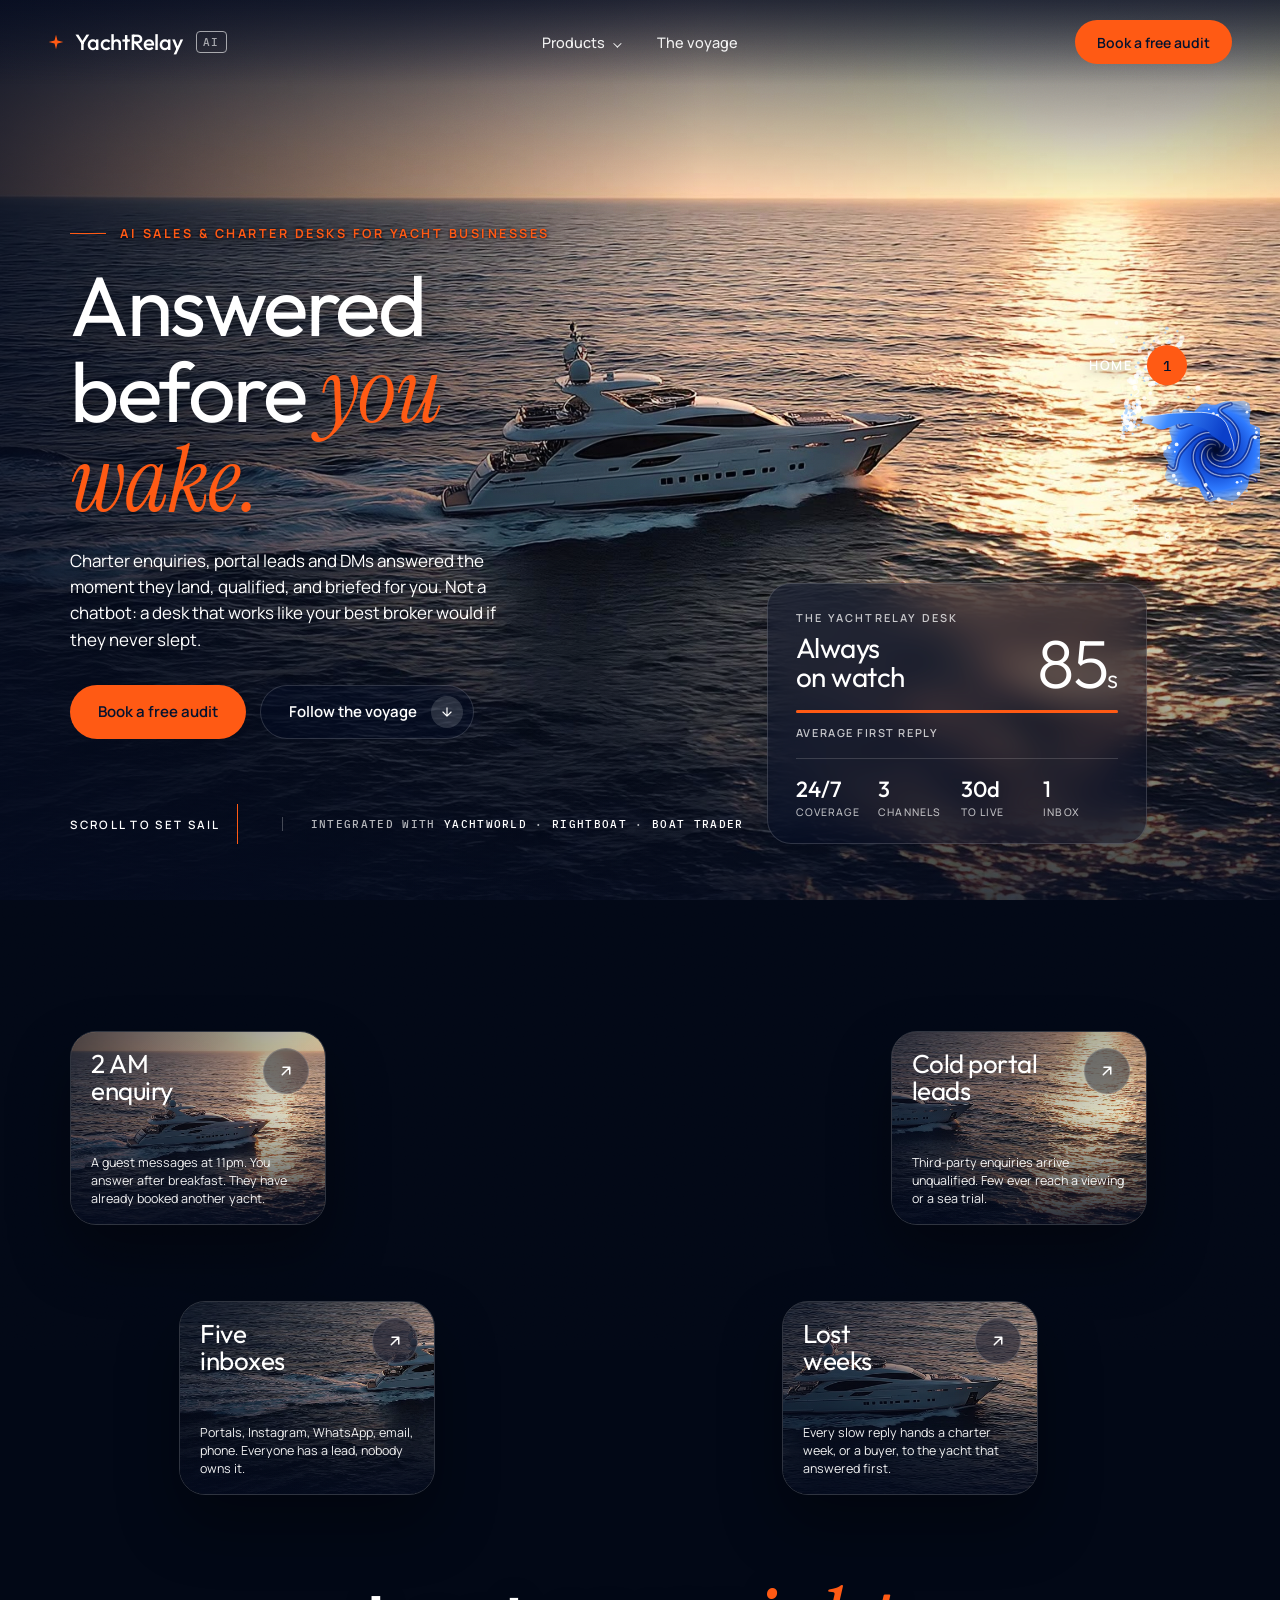
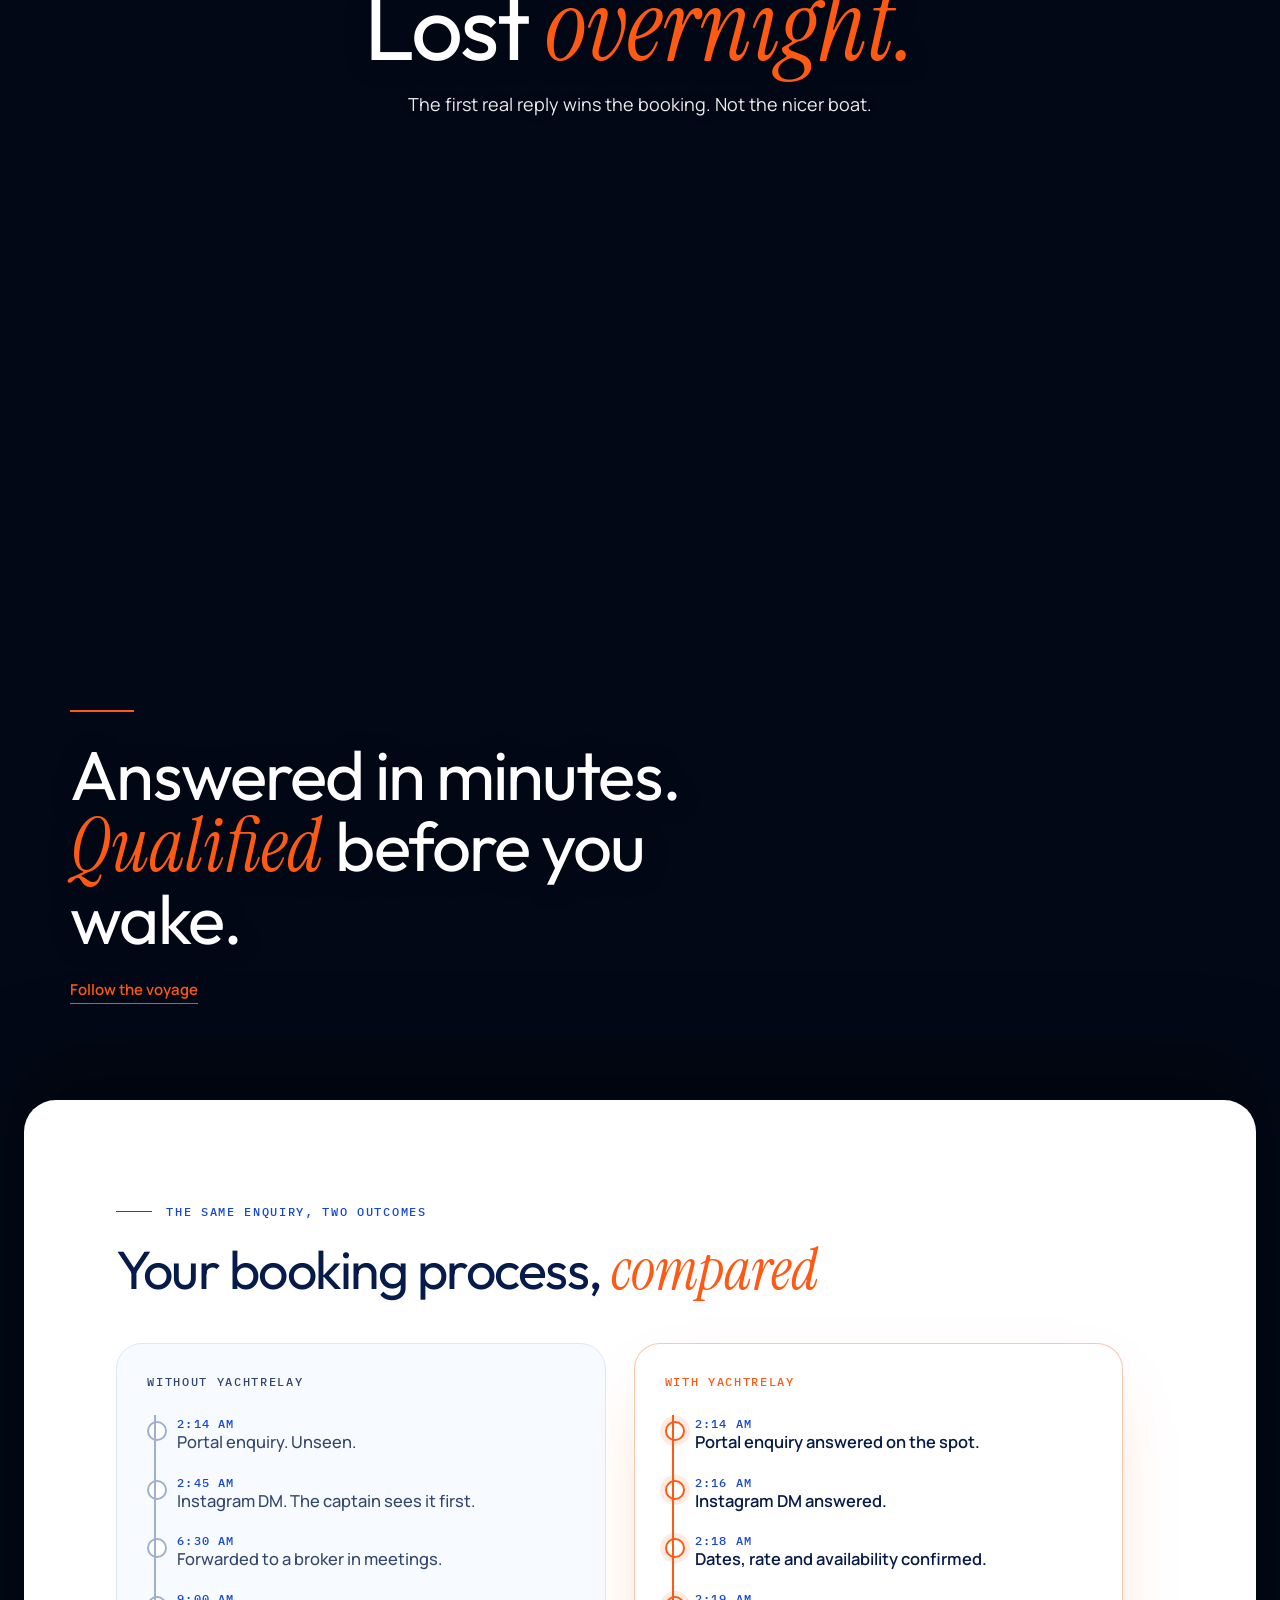
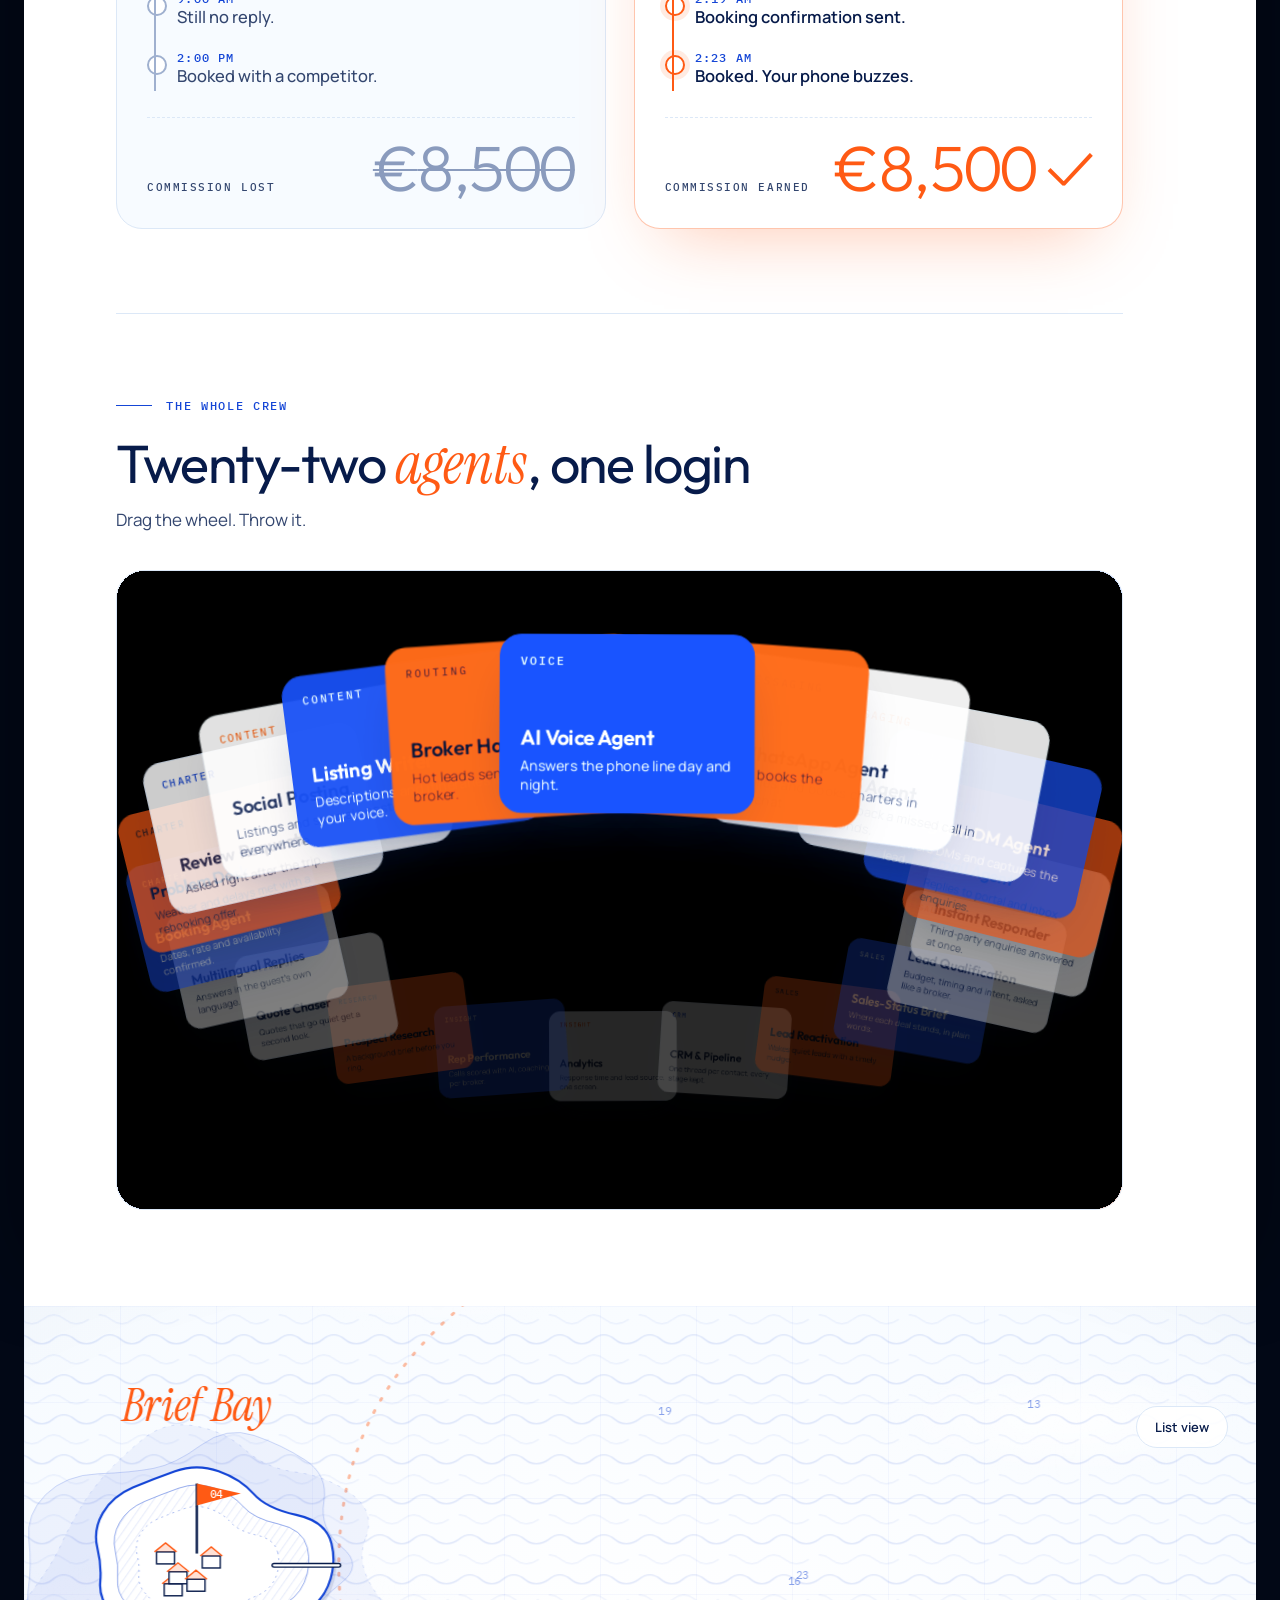
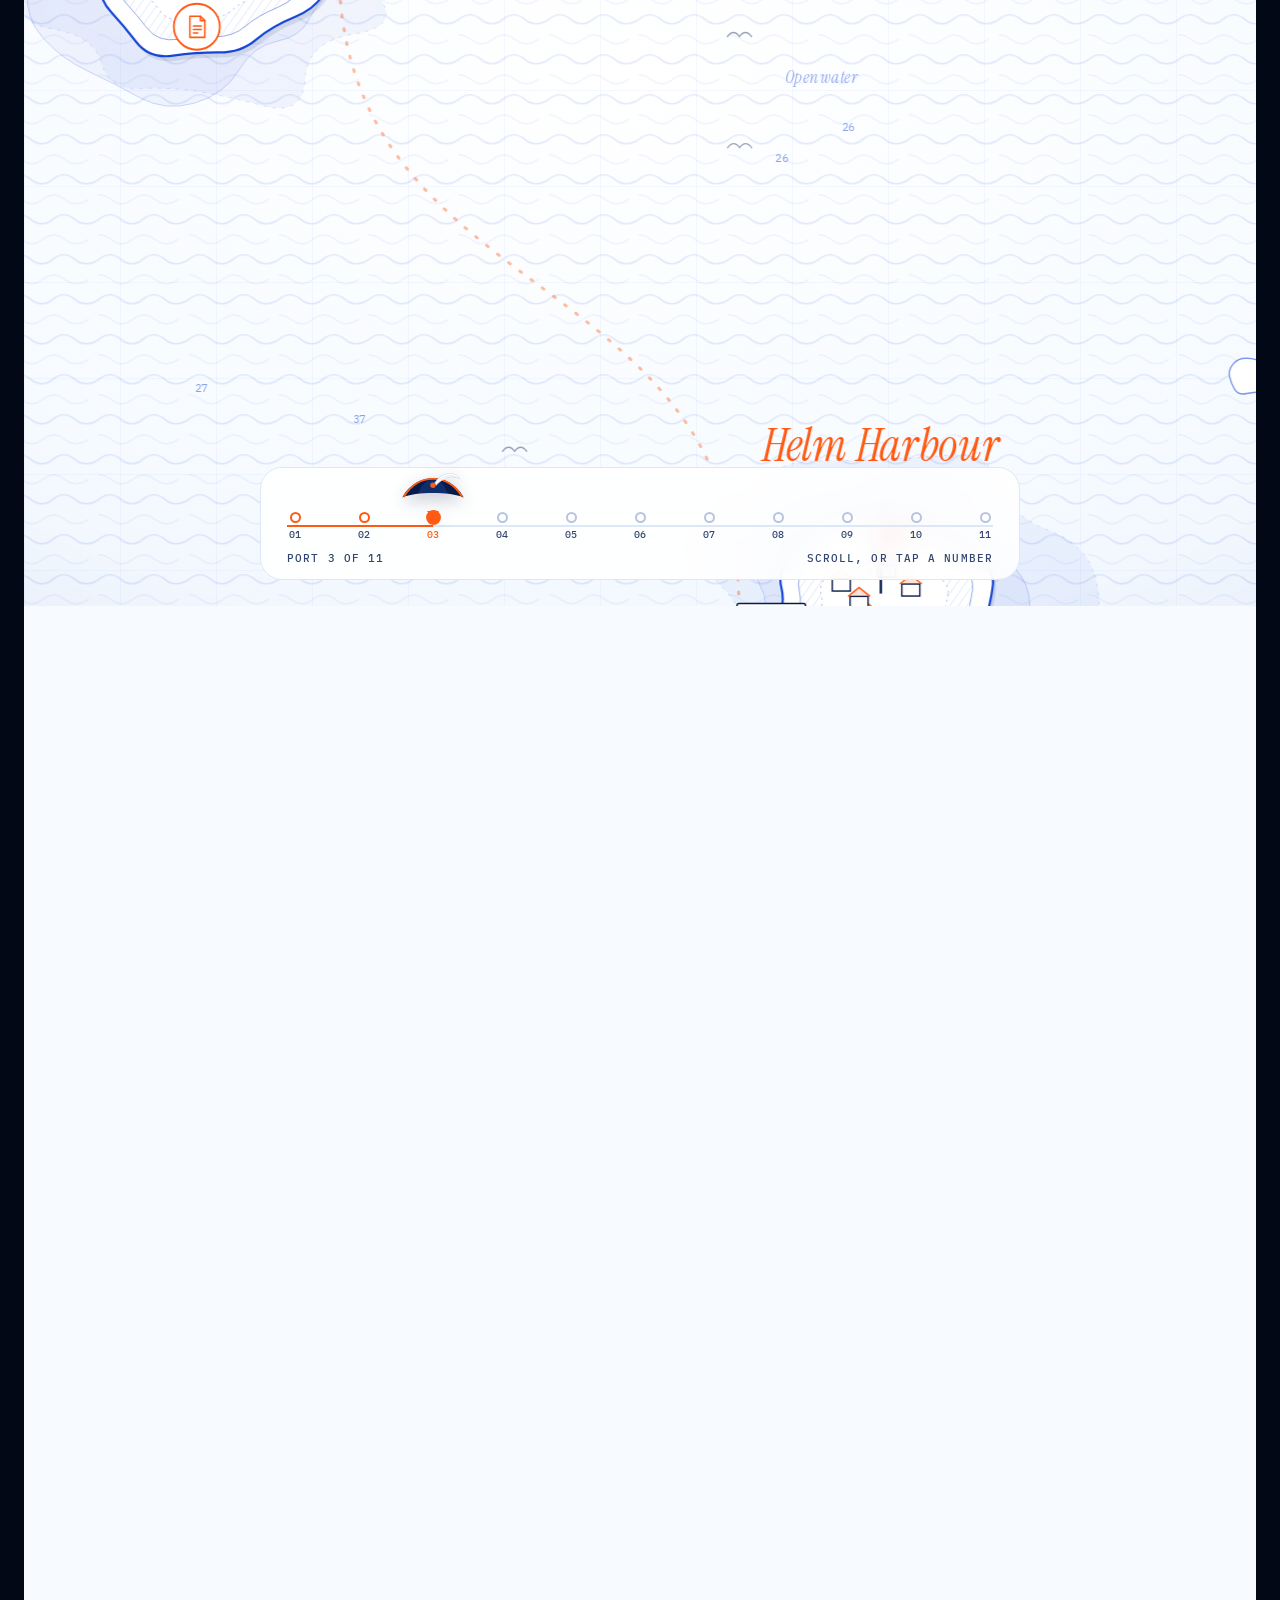
==== index.html @ 406d8037 "feat: AI Workers menu label, mesh gradient card backdrop, vortex section indicator Co-Authored-By: C" ====
<!DOCTYPE html>
<html lang="en">
<head>
<meta charset="UTF-8">
<meta name="viewport" content="width=device-width, initial-scale=1">
<title>YachtRelay AI — AI Sales &amp; Charter Desks For Yacht Businesses</title>
<meta name="description" content="Charter enquiries, portal leads and DMs answered the moment they land, qualified and briefed for you. AI sales and charter desks for charter operators, brokerages and management houses.">
<meta name="robots" content="index, follow">
<link rel="canonical" href="https://yachtrelayai.com/">
<meta property="og:type" content="website">
<meta property="og:title" content="YachtRelay AI — AI Sales &amp; Charter Desks For Yacht Businesses">
<meta property="og:description" content="Charter enquiries, portal leads and DMs answered the moment they land, qualified and briefed for you. YachtWorld and Rightboat integrated.">
<meta property="og:image" content="https://yachtrelayai.com/assets/voyage/yacht-poster.jpg">
<meta name="twitter:card" content="summary_large_image">
<link rel="icon" type="image/svg+xml" href="assets/img/favicon.svg">
<script type="application/ld+json">{"@context":"https://schema.org","@type":"Organization","name":"YachtRelay AI","url":"https://yachtrelayai.com/","email":"sovon@aimamoth.com","telephone":"+1-917-540-6222","sameAs":["https://www.linkedin.com/in/sovonshaik/"],"description":"AI sales and charter desks for yacht charter companies, brokerages and management houses."}</script>
<link rel="preconnect" href="https://fonts.googleapis.com">
<link rel="preconnect" href="https://fonts.gstatic.com" crossorigin>
<link href="https://fonts.googleapis.com/css2?family=Outfit:wght@300;400;500;600&family=Instrument+Serif:ital@0;1&family=Manrope:wght@400;500;600;700&family=IBM+Plex+Mono:wght@400;500&display=swap" rel="stylesheet">
<style>
:root{
  --accent:#FF5A14; --ink:#04122E; --white:#fff;
  --blue:#1546D6; --sheet-ink:#071B4A; --soft:#33466F; --hair:#DCE8F7; --paper:#F7FBFF;
  --display:'Outfit','Helvetica Neue',Arial,sans-serif;
  --serif:'Instrument Serif','Iowan Old Style',Georgia,serif;
  --sans:'Manrope','Helvetica Neue',Arial,sans-serif;
  --mono:'IBM Plex Mono',ui-monospace,Menlo,monospace;
  --mL:clamp(20px,5.5vw,80px); --mR:clamp(20px,10.4vw,150px);
  --glass:rgba(4,14,38,.42);
  --ease:cubic-bezier(.2,.7,.2,1);
}
*{box-sizing:border-box;margin:0;padding:0}
html{scroll-behavior:smooth;scroll-snap-type:y proximity;-webkit-text-size-adjust:100%}
body{background:#020816;color:var(--white);font-family:var(--sans);font-size:16px;line-height:1.55;overflow-x:hidden}
a{color:inherit;text-decoration:none}
img,video{display:block;max-width:100%}
button,input,select,textarea{font:inherit;color:inherit}
:focus-visible{outline:2px solid var(--accent);outline-offset:3px}
em{font-family:var(--serif);font-style:italic;font-weight:400;color:var(--accent);font-size:1.08em;letter-spacing:0}
.glass{background:var(--glass);-webkit-backdrop-filter:blur(18px) saturate(120%);backdrop-filter:blur(18px) saturate(120%);border:1px solid rgba(255,255,255,.16)}

/* ---------- the boat: fixed video + scrim + grain ---------- */
.bg{position:fixed;inset:0;z-index:0;background:#020816}
.bg video{position:absolute;inset:0;width:100%;height:100%;object-fit:cover;object-position:50% 50%}
.scrim{position:absolute;inset:0;pointer-events:none;background:
  linear-gradient(90deg,rgba(3,10,30,.78) 0,rgba(3,10,30,.35) 32%,transparent 55%),
  linear-gradient(0deg,rgba(3,10,30,.8) 0,transparent 38%),
  linear-gradient(180deg,rgba(3,10,30,.7) 0,transparent 22%)}
.grain{position:fixed;inset:-50%;z-index:1;pointer-events:none;opacity:.07;mix-blend-mode:overlay;background-image:url("data:image/svg+xml;utf8,<svg xmlns='http://www.w3.org/2000/svg' width='160' height='160'><filter id='n'><feTurbulence type='fractalNoise' baseFrequency='.9' numOctaves='2' stitchTiles='stitch'/></filter><rect width='100%' height='100%' filter='url(%23n)'/></svg>")}
.prog{position:fixed;left:0;top:0;height:2px;width:100%;z-index:40;background:var(--accent);transform:scaleX(0);transform-origin:left;pointer-events:none}
#water{position:fixed;inset:0;width:100%;height:100%;z-index:25;pointer-events:none}

/* ---------- header: a wordmark, three words, one button ---------- */
header{position:fixed;top:0;left:0;right:0;height:84px;padding:0 48px;z-index:30;display:flex;align-items:center;justify-content:space-between}
header::before{content:"";position:absolute;inset:0;z-index:-1;pointer-events:none;background:linear-gradient(rgba(3,10,30,.55),rgba(3,10,30,0));transition:opacity .35s}
header::after{content:"";position:absolute;left:0;right:0;bottom:0;height:1px;background:var(--hair);opacity:0;transition:opacity .35s}
.mark{display:flex;align-items:center;gap:11px;font:500 22px/1 var(--display);letter-spacing:-.01em}
.mark svg{width:16px;height:16px;color:var(--accent)}
.mark small{font:500 11px var(--mono);letter-spacing:.14em;opacity:.6;margin-left:2px;padding:3px 6px;border:1px solid currentColor;border-radius:4px}
.nav{position:absolute;left:50%;transform:translateX(-50%);display:flex;gap:38px;align-items:center}
.nav>a,.nav>.dd>button{position:relative;font:500 14.5px var(--sans);background:none;border:0;cursor:pointer;padding:8px 0;color:inherit;opacity:.92;transition:color .25s}
.nav>a::after,.nav>.dd>button::before{content:"";position:absolute;left:0;right:0;bottom:2px;height:1px;background:var(--accent);transform:scaleX(0);transform-origin:left;transition:transform .35s var(--ease)}
.nav>a:hover::after,.dd:hover>button::before,.dd:focus-within>button::before{transform:scaleX(1)}
.dd{position:relative}
.dd>button::after{content:"";display:inline-block;width:5px;height:5px;border-right:1.5px solid currentColor;border-bottom:1.5px solid currentColor;transform:rotate(45deg) translateY(-2px);margin-left:8px}
.menu{position:absolute;top:calc(100% + 12px);left:50%;transform:translate(-50%,8px);width:310px;border-radius:18px;padding:8px;background:#fff;color:var(--sheet-ink);box-shadow:0 30px 70px -20px rgba(7,27,74,.35);border:1px solid var(--hair);opacity:0;visibility:hidden;transition:.25s var(--ease)}
.dd:hover .menu,.dd:focus-within .menu{opacity:1;visibility:visible;transform:translate(-50%,0)}
.menu a{display:block;padding:13px 15px;border-radius:12px;transition:background .2s}
.menu a:hover{background:var(--paper)}
.menu b{display:block;font:600 14px var(--sans)}
.menu span{display:block;font-size:13px;color:var(--soft);margin-top:2px;line-height:1.4}
.cta{display:inline-flex;align-items:center;height:44px;padding:0 22px;border-radius:999px;background:var(--accent);color:var(--ink);font:600 14px var(--sans);transition:transform .25s var(--ease),box-shadow .25s}
.cta:hover{transform:translateY(-2px);box-shadow:0 14px 30px -12px rgba(255,90,20,.8)}
body.light header{color:var(--sheet-ink)}
body.light header::before{background:linear-gradient(#fff 55%,rgba(255,255,255,0))}
body.light header::after{opacity:1}

/* ---------- the helm: a tricorn that points at the section you are in ---------- */
.dial{position:fixed;right:20px;top:calc(50% - 130px);width:262px;height:260px;z-index:30;list-style:none;transition:opacity .4s}
body.in-voyage .dial{opacity:0;pointer-events:none}
.dial #vortex{position:absolute;left:0;top:0;width:262px;height:260px;pointer-events:none}
.dial .hub{position:absolute;left:218px;top:130px;width:84px;height:84px;margin:-42px 0 0 -42px;border-radius:50%;display:grid;place-items:center;transition:background .3s,border-color .3s}
.dial .hub svg{width:56px;height:32px;overflow:visible}
.dial .ring{position:absolute;left:218px;top:130px;width:200px;height:200px;margin:-100px 0 0 -100px;border-radius:50%;border:1px dashed rgba(255,255,255,.2);pointer-events:none}
.dial .needle{position:absolute;left:218px;top:130px;width:0;height:0;transition:transform .9s cubic-bezier(.3,1.35,.4,1)}
.dial .needle i{position:absolute;left:-92px;top:-1px;width:46px;height:2px;background:linear-gradient(270deg,var(--accent),rgba(255,90,20,0))}
.dial .needle i::before{content:"";position:absolute;left:-7px;top:-5px;border:6px solid transparent;border-right:10px solid var(--accent);border-left:0}
.dial li{position:absolute;left:218px;top:130px;width:0;height:0;transform:rotate(var(--p)) translateX(-98px) rotate(calc(var(--p) * -1))}
.dial li a{position:absolute;left:0;top:0;transform:translate(-50%,-50%);display:flex;align-items:center;justify-content:center;width:34px;height:34px;border-radius:50%;font:500 12px var(--mono);color:rgba(255,255,255,.66);transition:color .3s,background .3s,transform .5s var(--ease)}
.dial li a:hover{color:#fff}
.dial li a.on{color:var(--ink);background:var(--accent);transform:translate(-50%,-50%) scale(1.18)}
.dial li a span{position:absolute;right:calc(100% + 12px);top:50%;transform:translate(8px,-50%);font:600 11px var(--sans);letter-spacing:.14em;text-transform:uppercase;color:#fff;white-space:nowrap;opacity:0;transition:.4s var(--ease);text-shadow:0 1px 10px rgba(0,0,0,.5)}
.dial li a.on span{opacity:1;transform:translate(0,-50%)}
body.light .dial #vortex{position:absolute;left:0;top:0;width:262px;height:260px;pointer-events:none}
.dial .hub{background:rgba(255,255,255,.96);border-color:var(--hair);-webkit-backdrop-filter:none;backdrop-filter:none;box-shadow:0 10px 30px rgba(7,27,74,.12)}
body.light .dial .ring{border-color:rgba(7,27,74,.14)}
body.light .dial li a{color:rgba(7,27,74,.5)}
body.light .dial li a.on{color:#fff}
body.light .dial li a span{color:var(--sheet-ink);text-shadow:none}

/* ---------- screens over the video ---------- */
.screen{position:relative;z-index:10;height:100vh;min-height:760px;scroll-snap-align:start}
.abs{position:absolute}
.eyebrow{display:flex;align-items:center;gap:14px;color:var(--accent);text-shadow:0 0 18px rgba(3,10,30,.95),0 1px 3px rgba(3,10,30,.9);font:700 12.5px var(--sans);letter-spacing:.2em;text-transform:uppercase;margin-bottom:22px}
.eyebrow::before{content:"";width:36px;height:1px;background:currentColor;flex-shrink:0}
h1,h2{font-family:var(--display);font-weight:400;text-shadow:0 2px 24px rgba(0,0,0,.35)}
h1{font-size:clamp(50px,min(6.6vw,10vh),92px);line-height:.98;letter-spacing:-.03em}
h2{font-size:clamp(42px,5vw,74px);line-height:1;letter-spacing:-.028em}
.lede{font-size:17px;opacity:.92;max-width:430px;margin-top:22px;text-shadow:0 1px 14px rgba(0,0,0,.4)}
.btns{display:flex;flex-wrap:wrap;gap:14px;margin-top:32px}
.pill{display:inline-flex;align-items:center;gap:14px;height:54px;padding:0 28px;border-radius:999px;font:600 15px var(--sans);transition:transform .25s var(--ease),filter .25s}
.pill:hover{transform:translateY(-2px)}
.pill.solid{background:var(--accent);color:var(--ink)}
.pill.solid:hover{filter:brightness(1.08)}
.pill.ghost{padding:0 10px 0 28px}
.pill .c{width:32px;height:32px;border-radius:50%;background:rgba(255,255,255,.14);display:grid;place-items:center}
.pill .c svg{width:14px;height:14px}
.integr{margin:0 0 0 28px;padding-left:28px;border-left:1px solid rgba(255,255,255,.25);font:500 11px var(--mono);letter-spacing:.12em;text-transform:uppercase;color:rgba(255,255,255,.7)}
.integr b{color:#fff;font-weight:500}

/* 01 hero */
.hero-copy{left:var(--mL);top:clamp(150px,25vh,230px);width:min(560px,80vw)}
.card-stat{right:var(--mR);bottom:56px;width:380px;border-radius:24px;padding:26px 28px 24px}
.card-stat .lab{font:600 11px var(--sans);letter-spacing:.2em;text-transform:uppercase;opacity:.75}
.card-stat .row{display:flex;justify-content:space-between;align-items:flex-start;margin:8px 0 16px}
.card-stat .nm{font:400 28px/1.05 var(--display);letter-spacing:-.02em}
.card-stat .big{font:300 68px/.9 var(--display);letter-spacing:-.04em}
.card-stat .big small{font-size:26px;letter-spacing:0}
.track{height:3px;border-radius:3px;background:rgba(255,255,255,.18);overflow:hidden}
.track i{display:block;height:100%;width:100%;background:var(--accent);transform-origin:left;animation:fill 2.4s .9s var(--ease) both}
@keyframes fill{from{transform:scaleX(0)}}
.card-stat .sub{font:600 11px var(--sans);letter-spacing:.14em;text-transform:uppercase;opacity:.75;margin:12px 0 18px}
.stats{display:grid;grid-template-columns:repeat(4,1fr);gap:8px;border-top:1px solid rgba(255,255,255,.16);padding-top:16px}
.stats b{display:block;font:500 22px var(--display)}
.stats span{display:block;font:500 10.5px var(--sans);letter-spacing:.1em;text-transform:uppercase;opacity:.7;margin-top:2px}
.cue{left:var(--mL);bottom:56px;display:flex;align-items:center;gap:16px;font:600 11.5px var(--sans);letter-spacing:.2em;text-transform:uppercase}
.cue i{display:block;width:1px;height:40px;background:rgba(255,255,255,.25);position:relative;overflow:hidden}
.cue i::after{content:"";position:absolute;left:0;top:0;width:1px;height:100%;background:var(--accent);animation:drip 2.2s var(--ease) infinite}
@keyframes drip{0%{transform:translateY(-100%)}60%{transform:translateY(0)}100%{transform:translateY(100%)}}

/* 02 cost */
.fcard{width:clamp(220px,20vw,290px);aspect-ratio:29/22;border-radius:26px;overflow:hidden;border:1px solid rgba(255,255,255,.18);box-shadow:0 30px 60px rgba(0,0,0,.35);display:block}
.fcard img{position:absolute;inset:0;width:100%;height:100%;object-fit:cover;transition:transform .6s var(--ease)}
.fcard:hover img{transform:scale(1.06)}
.fcard::before{content:"";position:absolute;inset:0;z-index:1;background:linear-gradient(135deg,rgba(3,10,30,.72),rgba(3,10,30,.1) 70%),linear-gradient(0deg,rgba(3,10,30,.85),transparent 58%)}
.fcard .t{position:absolute;z-index:2;left:20px;top:18px;font:400 26px/1.05 var(--display);letter-spacing:-.02em}
.fcard .cap{position:absolute;z-index:2;left:20px;right:20px;bottom:16px;font-size:12.5px;line-height:1.42;opacity:.94}
.fcard .ar{position:absolute;z-index:2;right:16px;top:16px;width:46px;height:46px;border-radius:50%;display:grid;place-items:center}
.fcard .ar svg{width:18px;height:18px}
.c1{left:var(--mL);top:14.5%}.c2{left:calc(var(--mL) + 8.5vw);top:44.5%}
.c3{right:var(--mR);top:14.5%}.c4{right:calc(var(--mR) + 8.5vw);top:44.5%}
.mid{left:0;right:0;margin:0 auto;bottom:9%;width:min(900px,86vw);text-align:center}
.mid h2{font-size:clamp(60px,7.2vw,104px);line-height:.95}
.mid p{margin:18px auto 0;max-width:520px;font-size:18px;opacity:.92;text-shadow:0 1px 14px rgba(0,0,0,.4)}

/* 03 the reply */
.s3l{left:var(--mL);bottom:96px;width:min(780px,58vw)}
.s3l h2{font-size:clamp(46px,5.4vw,80px)}
.line{display:block;width:64px;height:2px;background:var(--accent);margin-bottom:28px;transform-origin:left}
.alink{display:inline-block;margin-top:26px;color:var(--accent);font:600 15px var(--sans);text-shadow:0 1px 14px rgba(3,10,30,.9);border-bottom:1px solid currentColor;padding-bottom:3px}
.alink:hover{filter:brightness(1.15)}

/* ---------- light sheets ---------- */
.sheet{position:relative;z-index:10;margin:0 24px;background:#fff;color:var(--sheet-ink);box-shadow:0 -40px 80px rgba(0,0,0,.4)}
.sheet.a{border-radius:32px 32px 0 0;padding:104px clamp(24px,10.4vw,150px) 96px clamp(24px,7.2vw,104px);scroll-snap-align:start}
.sheet.b{padding:96px clamp(24px,10.4vw,150px) 40px clamp(24px,7.2vw,104px);box-shadow:none}
.sheet h2{text-shadow:none;font-size:clamp(36px,4.2vw,60px)}
.sheet .eyebrow{text-shadow:none;color:var(--blue);font:500 12px var(--mono);letter-spacing:.14em}
.sheet .eyebrow::before{background:var(--blue)}
.blk{padding:84px 0;border-top:1px solid var(--hair)}
.blk.first{border-top:0;padding-top:0}.blk.last{padding-bottom:0}
.sheet .sub{margin-top:14px;font-size:17px;color:var(--soft);max-width:520px}
[data-r]{opacity:0;transform:translateY(46px);transition:opacity .9s var(--ease),transform 1s var(--ease);transition-delay:var(--d,0s)}
[data-r].in{opacity:1;transform:none}

/* compare */
.cmp{display:grid;grid-template-columns:1fr 1fr;gap:28px;margin-top:44px}
.lane{position:relative;border-radius:26px;padding:30px 30px 28px;border:1px solid var(--hair);background:var(--paper);overflow:hidden}
.lane.win{background:#fff;border-color:rgba(255,90,20,.35);box-shadow:0 30px 70px -30px rgba(255,90,20,.35)}
.lane h3{font:500 12px var(--mono);letter-spacing:.14em;text-transform:uppercase;color:var(--soft);margin-bottom:18px}
.lane.win h3{color:var(--accent)}
.stops{position:relative;padding-left:30px}
.stops::before{content:"";position:absolute;left:7px;top:8px;bottom:8px;width:2px;background:var(--hair)}
.stops::after{content:"";position:absolute;left:7px;top:8px;bottom:8px;width:2px;background:var(--accent);transform-origin:top;transform:scaleY(0);transition:transform 2.2s var(--ease) .3s}
.lane:not(.win) .stops::after{background:#9fb0cf;transition-duration:3.4s}
.lane.in .stops::after{transform:scaleY(1)}
.stop{position:relative;padding:9px 0 13px;opacity:0;transform:translateX(-14px);transition:opacity .6s var(--ease),transform .7s var(--ease);transition-delay:calc(.25s + var(--k) * .28s)}
.lane.in .stop{opacity:1;transform:none}
.stop::before{content:"";position:absolute;left:-30px;top:14px;width:16px;height:16px;border-radius:50%;background:#fff;border:2px solid #9fb0cf}
.lane.win .stop::before{border-color:var(--accent);box-shadow:0 0 0 5px rgba(255,90,20,.12)}
.stop time{display:block;font:500 12px var(--mono);letter-spacing:.1em;color:var(--blue)}
.stop p{font-size:16.5px;font-weight:600;line-height:1.3}
.lane:not(.win) .stop p{color:var(--soft);font-weight:500}
.tot{margin-top:18px;padding-top:18px;border-top:1px dashed var(--hair);display:flex;align-items:baseline;justify-content:space-between;gap:12px}
.tot small{font:500 11px var(--mono);letter-spacing:.14em;text-transform:uppercase;color:var(--soft)}
.tot b{font:300 clamp(46px,5vw,72px)/1 var(--display);letter-spacing:-.04em;font-variant-numeric:tabular-nums}
.lane:not(.win) .tot b{color:#8a9bbd;text-decoration:line-through;text-decoration-thickness:2px}
.lane.win .tot b{color:var(--accent)}

/* agent wheel */
.roll{position:relative;isolation:isolate;margin-top:36px;height:clamp(460px,58vw,640px);border-radius:28px;overflow:hidden;background:linear-gradient(135deg,#F7FBFF,#CFE0FF 40%,#7FA6FF 75%,#FF9A66);border:1px solid var(--hair);cursor:grab;touch-action:pan-y;user-select:none;-webkit-user-select:none}
.roll .mesh{position:absolute;inset:0;width:100%;height:100%;z-index:-1;display:block}
.roll.drag{cursor:grabbing}
.rc{position:absolute;left:50%;top:50%;width:clamp(150px,19vw,232px);aspect-ratio:1.42;padding:16px 18px;border-radius:20px;background:#fff;border:1px solid var(--hair);box-shadow:0 22px 50px -24px rgba(7,27,74,.4);color:var(--sheet-ink);display:flex;flex-direction:column;justify-content:space-between;will-change:transform,opacity,filter}
.rc small{font:500 10.5px var(--mono);letter-spacing:.12em;text-transform:uppercase;color:var(--blue)}
.rc b{display:block;font:600 clamp(15px,1.5vw,19px)/1.15 var(--display);letter-spacing:-.01em}
.rc span{display:block;margin-top:6px;font-size:clamp(11.5px,1vw,13px);line-height:1.35;color:var(--soft)}
.rc:nth-child(4n+1) small{color:var(--accent)}
.rc:nth-child(4n+2){background:var(--blue);border-color:var(--blue);color:#fff}.rc:nth-child(4n+2) small{color:#cfe0ff}.rc:nth-child(4n+2) span{color:#dbe7ff}
.rc:nth-child(4n+3){background:var(--accent);border-color:var(--accent);color:var(--ink)}.rc:nth-child(4n+3) small,.rc:nth-child(4n+3) span{color:rgba(4,18,46,.78)}

/* ---------- THE VOYAGE (sea chart) ---------- */
.voyage{position:relative;z-index:10;margin:0 24px;background:var(--paper)}
#voyage .runway{position:relative}
#voyage .stage{position:sticky;top:0;height:100vh;overflow:hidden;background:radial-gradient(120% 90% at 50% 40%,#fff 0,var(--paper) 55%,#E8F1FD 100%)}
#voyage .vgrid{position:absolute;inset:0;pointer-events:none;opacity:.55;background-image:linear-gradient(rgba(21,70,214,.07) 1px,transparent 1px),linear-gradient(90deg,rgba(21,70,214,.07) 1px,transparent 1px);background-size:96px 96px}
#voyage .clouds{position:absolute;inset:-10%;pointer-events:none;opacity:.8}
#voyage .clouds i{position:absolute;display:block;width:420px;height:120px;border-radius:50%;background:radial-gradient(closest-side,rgba(255,255,255,.95),rgba(255,255,255,0));filter:blur(6px)}
#voyage .vignette{position:absolute;inset:0;pointer-events:none;background:radial-gradient(130% 100% at 50% 50%,transparent 55%,rgba(7,27,74,.10) 100%)}
#voyage .world{position:absolute;left:0;top:0;transform-origin:0 0;will-change:transform}
#voyage .world svg{display:block;overflow:visible}
#voyage .pc{position:absolute;width:440px;padding:26px 28px 24px;border-radius:26px;background:rgba(255,255,255,.92);-webkit-backdrop-filter:blur(14px);backdrop-filter:blur(14px);border:1px solid var(--hair);color:var(--sheet-ink);box-shadow:0 30px 70px -28px rgba(7,27,74,.35);opacity:var(--v,0);transform:translateY(calc((1 - var(--v,0)) * 30px)) scale(calc(.96 + .04 * var(--v,0)));pointer-events:none}
#voyage .pc.on{pointer-events:auto}
#voyage .pc .k{display:flex;align-items:center;gap:10px;font:500 11px var(--mono);letter-spacing:.12em;text-transform:uppercase;color:var(--blue);margin-bottom:10px;padding-right:56px}
#voyage .pc .k::before{content:"";width:22px;height:1px;background:var(--blue);flex-shrink:0}
#voyage .pc h3{font:italic 400 clamp(32px,2.6vw,40px)/1.04 var(--serif);color:var(--accent);max-width:15ch}
#voyage .pc p{font-size:15.5px;color:var(--soft);margin-top:12px}
#voyage .pc ul{list-style:none;margin-top:14px;display:grid;gap:8px}
#voyage .pc li{display:flex;gap:10px;font-size:14.5px;font-weight:600}
#voyage .pc li::before{content:"";flex-shrink:0;width:7px;height:7px;margin-top:8px;border-radius:50%;background:var(--accent)}
#voyage .pc .tags{display:flex;flex-wrap:wrap;gap:7px;margin-top:14px}
#voyage .pc .tags span{font:600 11px var(--sans);padding:6px 11px;border-radius:999px;border:1px solid var(--hair);background:#fff;color:var(--soft)}
#voyage .pc .go{display:inline-block;margin-top:16px;font:700 14px var(--sans);color:var(--accent);border-bottom:2px solid var(--accent);padding-bottom:3px}
#voyage .pc.intro h3{font-size:clamp(46px,4vw,62px);max-width:none}
#voyage .pc.final .cta2{display:inline-flex;margin-top:20px;height:52px;align-items:center;padding:0 26px;border-radius:999px;background:var(--accent);color:var(--ink);font:600 15px var(--sans);transition:transform .25s var(--ease),box-shadow .25s}
#voyage .pc.final .cta2:hover{transform:translateY(-2px);box-shadow:0 16px 34px -12px rgba(255,90,20,.7)}
#voyage .medal{position:absolute;right:22px;top:22px;width:48px;height:48px;border-radius:50%;display:grid;place-items:center;border:1.5px solid var(--accent);color:var(--accent);background:#fff}
#voyage .medal svg{width:24px;height:24px}
#voyage .listbtn{position:absolute;right:28px;top:100px;z-index:5;font:600 13px var(--sans);padding:11px 18px;border-radius:999px;border:1px solid var(--hair);background:rgba(255,255,255,.9);color:var(--sheet-ink);cursor:pointer;transition:border-color .2s,color .2s}
#voyage .listbtn:hover{border-color:var(--accent);color:var(--accent)}
#voyage .log{position:absolute;left:50%;bottom:26px;transform:translateX(-50%);width:min(760px,88%);z-index:5;padding:44px 26px 14px;border-radius:22px;background:rgba(255,255,255,.9);border:1px solid var(--hair);-webkit-backdrop-filter:blur(12px);backdrop-filter:blur(12px);color:var(--sheet-ink)}
#voyage .ticks{position:relative;display:flex;justify-content:space-between;align-items:flex-end}
#voyage .ticks::before{content:"";position:absolute;left:0;right:0;bottom:14px;height:2px;background:var(--hair)}
#voyage .fillbar{position:absolute;left:0;bottom:14px;height:2px;background:var(--accent);width:0;transition:width .5s var(--ease)}
#voyage .tk{position:relative;z-index:1;display:flex;flex-direction:column;align-items:center;gap:5px;padding:0 2px;background:none;border:0;cursor:pointer}
#voyage .tk i{display:block;width:11px;height:11px;border-radius:50%;background:#fff;border:2px solid #b6c4e2;transition:.35s var(--ease)}
#voyage .tk b{font:500 10px var(--mono);color:var(--soft);transition:color .3s}
#voyage .tk.past i{border-color:var(--accent)}
#voyage .tk.on i{background:var(--accent);border-color:var(--accent);transform:scale(1.35)}
#voyage .tk.on b{color:var(--accent)}
#voyage .hat{position:absolute;top:-40px;width:64px;height:38px;margin-left:-32px;transition:left .6s cubic-bezier(.3,1.3,.4,1);pointer-events:none;filter:drop-shadow(0 6px 8px rgba(7,27,74,.25))}
#voyage .hat::after{content:"";position:absolute;left:50%;bottom:-9px;margin-left:-6px;border:6px solid transparent;border-top:8px solid var(--accent);border-bottom:0}
#voyage .hat svg{display:block;width:100%;height:100%;overflow:visible}
#voyage .now{display:flex;justify-content:space-between;margin-top:10px;font:500 11px var(--mono);letter-spacing:.1em;text-transform:uppercase;color:var(--soft)}
#voyage .dock{display:none}
#voyage .manifest{display:none;padding:110px clamp(20px,6vw,80px) 70px;background:#fff;color:var(--sheet-ink)}
#voyage .manifest h2{text-shadow:none;margin-bottom:34px}
#voyage .manifest ol{list-style:none;display:grid;gap:16px;max-width:860px}
#voyage .manifest li{border:1px solid var(--hair);border-radius:20px;padding:22px 26px;background:var(--paper)}
#voyage .manifest li h3{font:italic 400 32px/1.05 var(--serif);color:var(--accent)}
#voyage .manifest li small{display:block;font:500 11px var(--mono);letter-spacing:.12em;text-transform:uppercase;color:var(--blue);margin-bottom:6px}
#voyage.flat .runway{display:none}
#voyage.flat .manifest{display:block}

/* ---------- FAQ, reserve, footer ---------- */
details{border-bottom:1px solid var(--hair)}
summary{list-style:none;cursor:pointer;display:flex;justify-content:space-between;gap:24px;align-items:center;padding:22px 0;font:400 23px/1.2 var(--display);letter-spacing:-.015em;transition:color .25s}
summary:hover{color:var(--accent)}
summary::-webkit-details-marker{display:none}
summary::after{content:"+";font:300 30px var(--sans);color:var(--accent);transition:transform .3s var(--ease)}
details[open] summary::after{transform:rotate(45deg)}
details p{padding:0 60px 24px 0;font-size:16px;color:var(--soft);max-width:720px}
.reserve{display:grid;grid-template-columns:1.05fr 1fr;gap:72px;align-items:start}
.badge{display:inline-flex;align-items:center;gap:10px;border:1px solid var(--hair);border-radius:999px;padding:9px 16px;font:600 12px var(--sans);color:var(--soft);margin-bottom:26px}
.badge i{width:8px;height:8px;border-radius:50%;background:var(--accent);animation:pulse 2s infinite}
@keyframes pulse{0%{box-shadow:0 0 0 0 rgba(255,90,20,.5)}100%{box-shadow:0 0 0 12px rgba(255,90,20,0)}}
.reserve blockquote{font:300 clamp(42px,4.6vw,66px)/1 var(--display);letter-spacing:-.035em}
.reserve .pitch{margin-top:22px;font-size:17px;color:var(--soft);max-width:480px}
.reserve .alt{margin-top:26px;display:flex;gap:22px;flex-wrap:wrap}
.alt a{font:600 14.5px var(--sans);border-bottom:2px solid var(--accent);padding-bottom:4px;transition:color .2s}
.alt a:hover{color:var(--accent)}
form{background:var(--paper);border:1px solid var(--hair);border-radius:26px;padding:32px 32px 26px}
form h3{font:500 12px var(--mono);letter-spacing:.14em;text-transform:uppercase;color:var(--blue);margin-bottom:20px}
.fg{display:grid;grid-template-columns:1fr 1fr;gap:16px}
.fg .full{grid-column:1/-1}
label{display:block;font:600 12px var(--sans);color:var(--soft);margin-bottom:8px}
input,select,textarea{width:100%;height:52px;background:#fff;border:1px solid var(--hair);border-radius:12px;padding:0 16px;font-size:16px;color:var(--sheet-ink);transition:border-color .2s,box-shadow .2s}
textarea{height:96px;padding:14px 16px;resize:vertical}
input:focus,select:focus,textarea:focus{outline:none;border-color:var(--accent);box-shadow:0 0 0 4px rgba(255,90,20,.12)}
.send{margin-top:20px;display:flex;gap:18px;align-items:center;flex-wrap:wrap}
.send button{height:54px;padding:0 30px;border:0;border-radius:999px;background:var(--accent);color:var(--ink);font:600 15px var(--sans);cursor:pointer;transition:transform .25s var(--ease),box-shadow .25s}
.send button:hover{transform:translateY(-2px);box-shadow:0 16px 34px -12px rgba(255,90,20,.7)}
.priv{font-size:13px;color:var(--soft)}
#status{margin-top:14px;color:var(--accent);font-weight:600;min-height:1.4em}
footer{margin-top:80px;border-top:1px solid var(--hair);padding-top:52px}
.fgrid{display:grid;grid-template-columns:2fr 1fr 1fr 1fr;gap:48px}
.fb{display:flex;align-items:center;gap:12px;font:500 22px var(--display);letter-spacing:-.01em}
.fb svg{width:18px;height:18px;color:var(--accent)}
.fgrid p{font-size:14.5px;color:var(--soft);margin-top:14px;max-width:340px}
.fgrid h4{font:600 12px var(--sans);letter-spacing:.14em;text-transform:uppercase;color:var(--soft);margin-bottom:16px}
.fgrid li{list-style:none;margin-bottom:10px}
.fgrid li a{font-size:15px;transition:color .2s}
.fgrid li a:hover{color:var(--accent)}
.word{font:300 clamp(70px,14vw,230px)/.9 var(--display);letter-spacing:-.05em;color:var(--sheet-ink);opacity:.05;text-align:center;margin-top:52px;overflow:hidden;white-space:nowrap}
.legal{display:flex;justify-content:space-between;gap:20px;flex-wrap:wrap;font-size:13px;color:var(--soft);padding:18px 0 6px;border-top:1px solid var(--hair);margin-top:12px}
.legal a:hover{color:var(--accent)}

/* ---------- motion: scroll-driven where supported ---------- */
@keyframes ldrise{from{opacity:0;transform:translateY(40px)}to{opacity:1;transform:none}}
.ld1,.ld2,.ld3,.ld4{animation:ldrise 1.15s var(--ease) both}
.ld1{animation-delay:.15s}.ld2{animation-delay:.35s}.ld3{animation-delay:.55s}.ld4{animation-delay:.8s;animation-duration:1.2s}
@keyframes rise{from{opacity:0;transform:translateY(70px)}to{opacity:1;transform:none}}
@keyframes inl{from{opacity:0;transform:translateX(-120px) scale(.92)}to{opacity:1;transform:none}}
@keyframes inr{from{opacity:0;transform:translateX(120px) scale(.92)}to{opacity:1;transform:none}}
@keyframes grow{from{transform:scaleX(0)}to{transform:scaleX(1)}}
@keyframes heroOut{to{opacity:0;transform:translateY(-90px)}}
@supports (animation-timeline: view()){
  .rv,.rv2,.rv3{animation:rise linear both;animation-timeline:view()}
  .rv{animation-range:entry 0% entry 80%}.rv2{animation-range:entry 10% entry 90%}.rv3{animation-range:entry 20% entry 100%}
  .inl,.inl2,.inr,.inr2{animation-timeline:view();animation-timing-function:linear;animation-fill-mode:both}
  .inl{animation-name:inl;animation-range:entry 0% entry 85%}.inl2{animation-name:inl;animation-range:entry 10% entry 100%}
  .inr{animation-name:inr;animation-range:entry 0% entry 85%}.inr2{animation-name:inr;animation-range:entry 10% entry 100%}
  .line{animation:grow linear both;animation-timeline:view();animation-range:entry 0% entry 100%}
  .hero-out{animation:heroOut linear both;animation-timeline:scroll(root);animation-range:0 520px}
}
.no-sda .rv,.no-sda .rv2,.no-sda .rv3{opacity:0;transform:translateY(70px);transition:opacity 1s var(--ease),transform 1.1s var(--ease)}
.no-sda .rv2{transition-delay:.15s}.no-sda .rv3{transition-delay:.3s}
.no-sda .inl,.no-sda .inl2{opacity:0;transform:translateX(-120px) scale(.92);transition:opacity 1s var(--ease),transform 1.1s var(--ease)}
.no-sda .inr,.no-sda .inr2{opacity:0;transform:translateX(120px) scale(.92);transition:opacity 1s var(--ease),transform 1.1s var(--ease)}
.no-sda .inl2,.no-sda .inr2{transition-delay:.15s}
.no-sda .line{transform:scaleX(0);transition:transform 1s var(--ease)}
.no-sda .in{opacity:1!important;transform:none!important}

/* ---------- phones ---------- */
@media (max-width:900px){
  html{scroll-snap-type:none}
  header{padding:0 18px;height:68px}
  .nav,.dial{display:none}
  .mark{font-size:19px}
  .cta{height:40px;padding:0 16px;font-size:13px}
  .screen{height:auto;min-height:100vh;display:flex;flex-direction:column;justify-content:flex-end;padding:110px 20px 56px}
  .abs{position:static!important;width:100%!important;max-width:none}
  .hero-copy{margin-bottom:34px}
  .card-stat{margin-bottom:28px}
  .cue{margin-top:6px;flex-wrap:wrap}
  .integr{margin:10px 0 0;padding:0;border:0}
  .s2{display:grid;grid-template-columns:1fr 1fr;gap:14px;align-content:end}
  .s2 .mid{grid-column:1/-1;grid-row:1;text-align:left;margin:0 0 24px}
  .s2 .mid p{margin-left:0}
  .fcard{width:100%;aspect-ratio:auto;min-height:230px}
  .fcard .t{font-size:22px;left:16px;top:14px;right:56px}
  .fcard .cap{left:16px;right:16px;bottom:14px}
  .fcard .ar{width:34px;height:34px;right:12px;top:12px}
  .fcard img{filter:brightness(.72)}
  .sheet,.voyage{margin:0 10px}
  .sheet.a{padding:64px 20px 56px;border-radius:24px 24px 0 0}
  .sheet.b{padding:56px 20px 32px}
  .cmp,.reserve{grid-template-columns:1fr;gap:28px}
  .months span:nth-child(even){opacity:0}
  .fill{font-size:12px;padding:0 12px}
  .fill span{display:none}
  .fg,.fgrid{grid-template-columns:1fr}
  .blk{padding:56px 0}
  details p{padding-right:0}
  #voyage .pc,#voyage .log{display:none}
  #voyage .listbtn{top:84px;right:14px}
  #voyage .dock{display:block;position:absolute;left:12px;right:12px;bottom:12px;z-index:5;padding:20px 20px 18px;border-radius:24px;background:rgba(255,255,255,.95);border:1px solid var(--hair);box-shadow:0 20px 50px -20px rgba(7,27,74,.4);color:var(--sheet-ink)}
  #voyage .dock .k{font:500 10.5px var(--mono);letter-spacing:.12em;text-transform:uppercase;color:var(--blue)}
  #voyage .dock h3{font:italic 400 28px/1.05 var(--serif);color:var(--accent);margin:6px 0 8px}
  #voyage .dock p{font-size:14px;color:var(--soft)}
  #voyage .dock .bar{position:absolute;left:20px;right:20px;top:0;height:3px;background:var(--hair);border-radius:3px}
  #voyage .dock .bar i{display:block;height:100%;background:var(--accent);border-radius:3px;width:0}
  #voyage .dock .dh{position:absolute;top:-22px;width:38px;height:24px;margin-left:-19px}
}
@media (prefers-reduced-motion:reduce){
  html{scroll-behavior:auto}
  *,*::before,*::after{animation:none!important;transition:none!important}
  .ld1,.ld2,.ld3,.ld4,.rv,.rv2,.rv3,.inl,.inl2,.inr,.inr2,.line,.hero-out,[data-r],.stop,.fill{opacity:1!important;transform:none!important}
  .lane .stops::after{transform:none!important}
  #voyage .runway{display:none}#voyage .manifest{display:block}
}
</style>
</head>
<body>

<div class="bg" aria-hidden="true">
  <video id="bgVideo" autoplay muted loop playsinline preload="auto"></video>
  <div class="scrim"></div>
</div>
<div class="grain" aria-hidden="true"></div>
<div class="prog" id="prog" aria-hidden="true"></div>
<canvas id="water" aria-hidden="true"></canvas>

<svg width="0" height="0" style="position:absolute" aria-hidden="true"><defs>
  <symbol id="tricorn" viewBox="0 0 100 56">
    <path d="M2 38C14 16 34 8 50 8s36 8 48 30C86 33 70 31 50 31S14 33 2 38z" fill="#071B4A"/>
    <path d="M28 31C31 17 41 11 50 11s19 6 22 20z" fill="#0F2D6B"/>
    <path d="M5 36C17 17 34 9 50 9s33 8 45 27" fill="none" stroke="#FF5A14" stroke-width="3" stroke-linecap="round"/>
    <circle cx="50" cy="19" r="4.2" fill="#FF5A14"/>
    <path d="M53 15C66 -4 86 -3 92 9 80 3 67 6 55 19z" fill="#fff" stroke="#C6D2EA" stroke-width=".9"/>
    <path d="M58 13C68 3 80 2 86 7" fill="none" stroke="#C6D2EA" stroke-width=".8"/>
  </symbol>
</defs></svg>

<header>
  <a class="mark" href="#s1" aria-label="YachtRelay AI, home"><svg viewBox="0 0 24 24" fill="currentColor" aria-hidden="true"><path d="M12 1l2.2 8.8L23 12l-8.8 2.2L12 23l-2.2-8.8L1 12l8.8-2.2z"/></svg>YachtRelay<small>AI</small></a>
  <nav class="nav" aria-label="Primary">
    <div class="dd">
      <button type="button" aria-haspopup="true">Products</button>
      <div class="menu" role="menu">
        <a role="menuitem" href="https://dashboard.yachtrelayai.com/w/bluewake-yachts/ai-receptionist" target="_blank" rel="noopener"><b>AI Communication Agent</b><span>Chat, voice and WhatsApp on one concierge.</span></a>
        <a role="menuitem" href="https://dashboard.yachtrelayai.com/"><b>Broker &amp; Charter Dashboard</b><span>Replies, pipeline, rep performance, AI insight.</span></a>
        <a role="menuitem" href="#voyage" data-port="9"><b>Bespoke Website and AI Workers</b><span>Live inventory and charter pages, with AI staff to work them.</span></a>
      </div>
    </div>
    <a href="#voyage">The voyage</a>
  </nav>
  <a class="cta" href="https://aimamoth-zohomail.zohobookings.in/#/meetSovon">Book a free audit</a>
</header>

<!-- the helm: tricorn in the middle, needle swings to the number of the section you are in -->
<nav class="dial" id="dial" aria-label="Sections">
  <canvas id="vortex" aria-hidden="true"></canvas>
  <ol id="dots" style="list-style:none">
    <li style="--p:60deg"><a href="#s1" data-t="1">1<span>Home</span></a></li>
    <li style="--p:36deg"><a href="#s2" data-t="2">2<span>The cost</span></a></li>
    <li style="--p:12deg"><a href="#s3" data-t="3">3<span>The reply</span></a></li>
    <li style="--p:-12deg"><a href="#proof" data-t="4">4<span>Proof</span></a></li>
    <li style="--p:-36deg"><a href="#voyage" data-t="5">5<span>The voyage</span></a></li>
    <li style="--p:-60deg"><a href="#book" data-t="6">6<span>Book</span></a></li>
  </ol>
</nav>

<main>

<!-- 01 HERO -->
<section class="screen" id="s1" data-i="1">
  <div class="abs hero-copy hero-out">
    <div class="eyebrow ld1">AI sales &amp; charter desks for yacht businesses</div>
    <h1 class="ld2">Answered before <em>you wake.</em></h1>
    <p class="lede ld3">Charter enquiries, portal leads and DMs answered the moment they land, qualified, and briefed for you. Not a chatbot: a desk that works like your best broker would if they never slept.</p>
    <div class="btns ld4">
      <a class="pill solid" href="https://aimamoth-zohomail.zohobookings.in/#/meetSovon">Book a free audit</a>
      <a class="pill ghost glass" href="#voyage">Follow the voyage <span class="c"><svg viewBox="0 0 24 24" fill="none" stroke="currentColor" stroke-width="2" stroke-linecap="round" stroke-linejoin="round" aria-hidden="true"><path d="M12 5v14M5 12l7 7 7-7"/></svg></span></a>
    </div>
  </div>

  <aside class="abs card-stat glass ld4" aria-label="The desk at a glance">
    <div class="lab">The YachtRelay desk</div>
    <div class="row"><div class="nm">Always<br>on watch</div><div class="big">85<small>s</small></div></div>
    <div class="track"><i></i></div>
    <div class="sub">Average first reply</div>
    <div class="stats">
      <div><b>24/7</b><span>Coverage</span></div>
      <div><b>3</b><span>Channels</span></div>
      <div><b>30d</b><span>To live</span></div>
      <div><b>1</b><span>Inbox</span></div>
    </div>
  </aside>

  <div class="abs cue ld4"><span>Scroll to set sail</span><i></i><p class="integr">Integrated with <b>YachtWorld</b> · <b>Rightboat</b> · <b>Boat Trader</b></p></div>
</section>

<!-- 02 THE COST -->
<section class="screen s2" id="s2" data-i="2">
  <a class="abs fcard c1 inl" href="#s3"><img src="assets/voyage/c1.jpg" alt="A white superyacht cruising in side profile across open ocean at golden hour"><span class="t">2&nbsp;AM<br>enquiry</span><span class="ar glass"><svg viewBox="0 0 24 24" fill="none" stroke="currentColor" stroke-width="2" stroke-linecap="round" stroke-linejoin="round" aria-hidden="true"><path d="M7 17 17 7M8 7h9v9"/></svg></span><span class="cap">A guest messages at 11pm. You answer after breakfast. They have already booked another yacht.</span></a>
  <a class="abs fcard c2 inl2" href="#s3"><img src="assets/voyage/c2.jpg" alt="The yacht&rsquo;s white wake trailing across dark blue water"><span class="t">Five<br>inboxes</span><span class="ar glass"><svg viewBox="0 0 24 24" fill="none" stroke="currentColor" stroke-width="2" stroke-linecap="round" stroke-linejoin="round" aria-hidden="true"><path d="M7 17 17 7M8 7h9v9"/></svg></span><span class="cap">Portals, Instagram, WhatsApp, email, phone. Everyone has a lead, nobody owns it.</span></a>
  <a class="abs fcard c3 inr" href="#s3"><img src="assets/voyage/c3.jpg" alt="A golden sun path glittering on the open ocean"><span class="t">Cold portal<br>leads</span><span class="ar glass"><svg viewBox="0 0 24 24" fill="none" stroke="currentColor" stroke-width="2" stroke-linecap="round" stroke-linejoin="round" aria-hidden="true"><path d="M7 17 17 7M8 7h9v9"/></svg></span><span class="cap">Third-party enquiries arrive unqualified. Few ever reach a viewing or a sea trial.</span></a>
  <a class="abs fcard c4 inr2" href="#s3"><img src="assets/voyage/c4.jpg" alt="Close view of the yacht&rsquo;s superstructure catching the last light"><span class="t">Lost<br>weeks</span><span class="ar glass"><svg viewBox="0 0 24 24" fill="none" stroke="currentColor" stroke-width="2" stroke-linecap="round" stroke-linejoin="round" aria-hidden="true"><path d="M7 17 17 7M8 7h9v9"/></svg></span><span class="cap">Every slow reply hands a charter week, or a buyer, to the yacht that answered first.</span></a>
  <div class="abs mid rv">
    <h2>Lost <em>overnight.</em></h2>
    <p>The first real reply wins the booking. Not the nicer boat.</p>
  </div>
</section>

<!-- 03 THE REPLY -->
<section class="screen" id="s3" data-i="3">
  <div class="abs s3l">
    <span class="line"></span>
    <h2 class="rv">Answered in minutes. <em>Qualified</em> before you wake.</h2>
    <a class="alink rv2" href="#voyage">Follow the voyage</a>
  </div>
</section>

<!-- 04 PROOF -->
<section class="sheet a" id="proof" data-i="4">
  <div class="blk first">
    <div class="eyebrow" data-r>The same enquiry, two outcomes</div>
    <h2 data-r style="--d:.08s">Your booking process, <em>compared</em></h2>
    <div class="cmp">
      <div class="lane" data-r>
        <h3>Without YachtRelay</h3>
        <div class="stops">
          <div class="stop" style="--k:0"><time>2:14 AM</time><p>Portal enquiry. Unseen.</p></div>
          <div class="stop" style="--k:1"><time>2:45 AM</time><p>Instagram DM. The captain sees it first.</p></div>
          <div class="stop" style="--k:2"><time>6:30 AM</time><p>Forwarded to a broker in meetings.</p></div>
          <div class="stop" style="--k:3"><time>9:00 AM</time><p>Still no reply.</p></div>
          <div class="stop" style="--k:4"><time>2:00 PM</time><p>Booked with a competitor.</p></div>
        </div>
        <div class="tot"><small>Commission lost</small><b>&euro;<span class="count" data-to="8500">8,500</span></b></div>
      </div>
      <div class="lane win" data-r style="--d:.12s">
        <h3>With YachtRelay</h3>
        <div class="stops">
          <div class="stop" style="--k:0"><time>2:14 AM</time><p>Portal enquiry answered on the spot.</p></div>
          <div class="stop" style="--k:1"><time>2:16 AM</time><p>Instagram DM answered.</p></div>
          <div class="stop" style="--k:2"><time>2:18 AM</time><p>Dates, rate and availability confirmed.</p></div>
          <div class="stop" style="--k:3"><time>2:19 AM</time><p>Booking confirmation sent.</p></div>
          <div class="stop" style="--k:4"><time>2:23 AM</time><p>Booked. Your phone buzzes.</p></div>
        </div>
        <div class="tot"><small>Commission earned</small><b>&euro;<span class="count" data-to="8500">8,500</span> &#10003;</b></div>
      </div>
    </div>
  </div>

  <div class="blk last">
    <div class="eyebrow" data-r>The whole crew</div>
    <h2 data-r style="--d:.08s">Twenty-two <em>agents</em>, one login</h2>
    <p class="sub" data-r style="--d:.16s">Drag the wheel. Throw it.</p>
    <div class="roll" id="roll" data-r style="--d:.2s" role="group" aria-label="AI agents and tools, a draggable wheel of cards"></div>
  </div>
</section>

<!-- 05 THE VOYAGE -->
<section class="voyage" id="voyage" data-i="5">
  <div class="runway" id="vRunway">
    <div class="stage" id="vStage">
      <div class="vgrid"></div>
      <div class="clouds" id="vClouds" aria-hidden="true"><i style="left:6%;top:12%"></i><i style="left:58%;top:6%;width:520px"></i><i style="left:30%;top:46%"></i><i style="left:74%;top:60%;width:380px"></i><i style="left:12%;top:78%;width:500px"></i></div>
      <div class="world" id="vWorld"><svg id="vMap" xmlns="http://www.w3.org/2000/svg" role="img" aria-label="A sea chart. A yacht with a tricorn-hatted captain sails from port to port, each port a part of what YachtRelay builds."></svg></div>
      <div class="vignette"></div>
      <button class="listbtn" id="vListBtn" type="button">List view</button>
      <div class="log" id="vLog" aria-label="Voyage log">
        <div class="ticks" id="vTicks"><div class="fillbar" id="vFill"></div><div class="hat" id="vHat"><svg viewBox="0 0 100 56" aria-hidden="true"><use href="#tricorn"/></svg></div></div>
        <div class="now"><span id="vNowK">Port 1 of 11</span><span>Scroll, or tap a number</span></div>
      </div>
      <div class="dock" id="vDock" aria-live="polite"><div class="bar"><i id="vDockBar"></i></div><svg class="dh" id="vDockHat" viewBox="0 0 100 56" aria-hidden="true"><use href="#tricorn"/></svg><div class="k" id="vDockK"></div><h3 id="vDockT"></h3><p id="vDockP"></p></div>
    </div>
  </div>
  <div class="manifest" id="vManifest" aria-label="All ports"><h2>The voyage, <em>in list form</em></h2><ol id="vList"></ol></div>
</section>

<!-- 06 FAQ, BOOK, FOOTER -->
<section class="sheet b" id="book" data-i="6">
  <div class="blk first" id="faq">
    <div class="eyebrow" data-r>Straight answers</div>
    <h2 data-r style="--d:.08s">No <em>sales</em> spin</h2>
    <div style="margin-top:34px;border-top:1px solid var(--hair)" data-r>
      <details><summary>Will this replace our CRM or listing feed?</summary><p>Only if you want it to. It plugs into your existing feed and syncs leads to your email tools.</p></details>
      <details><summary>Will the AI quote a rate or negotiate a price?</summary><p>No. It answers from your published rates and listings and hands anything commercial to your broker.</p></details>
      <details><summary>Is guest and client data safe?</summary><p>Card details are never stored at the AI layer, and data is handled under GDPR aligned practices.</p></details>
      <details><summary>Is there a contract or minimum commitment?</summary><p>Monthly plans run an initial three month term, then month to month. No build fee.</p></details>
      <details><summary>What does &ldquo;live in 30 days&rdquo; mean?</summary><p>From kickoff, your site is designed, built on your feed, migrated with redirects and launched within 30 days.</p></details>
      <details><summary>Does the visitor tracking on this website come with the system?</summary><p>No. The visitor identification on this website is Aimamoth&rsquo;s own tool, for our own outreach. It is not part of what we build for you.</p></details>
    </div>
  </div>

  <div class="blk last" id="reserve">
    <div class="reserve">
      <div data-r>
        <div class="badge"><i></i>Free 30-minute audit</div>
        <blockquote>Stop losing charters to a <em>slow</em> reply.</blockquote>
        <p class="pitch">We walk through your real enquiry flow and show you exactly where it slips.</p>
        <div class="alt"><a href="https://aimamoth-zohomail.zohobookings.in/#/meetSovon">Book a free audit</a><a href="readiness-check.html">Take the readiness check</a></div>
      </div>
      <form id="auditForm" novalidate data-r style="--d:.12s">
        <h3>Get your personalised audit</h3>
        <div class="fg">
          <div><label for="fn">First name</label><input id="fn" name="first" autocomplete="given-name" required></div>
          <div><label for="ln">Last name</label><input id="ln" name="last" autocomplete="family-name"></div>
          <div><label for="em">Email</label><input id="em" name="email" type="email" autocomplete="email" required></div>
          <div><label for="ph">Phone</label><input id="ph" name="phone" type="tel" autocomplete="tel"></div>
          <div class="full"><label for="bt">Your business</label><select id="bt" name="business"><option>Charter company</option><option>Central agent</option><option>Sales brokerage</option><option>Management house</option><option>Other</option></select></div>
          <div class="full"><label for="ms">Where do enquiries slip today?</label><textarea id="ms" name="message"></textarea></div>
        </div>
        <div class="send"><button type="submit">Get my audit</button><span class="priv">Reply within one working day.</span></div>
        <div id="status" role="status" aria-live="polite"></div>
      </form>
    </div>
  </div>

  <footer>
    <div class="fgrid">
      <div>
        <div class="fb"><svg viewBox="0 0 24 24" fill="currentColor" aria-hidden="true"><path d="M12 1l2.2 8.8L23 12l-8.8 2.2L12 23l-2.2-8.8L1 12l8.8-2.2z"/></svg>YachtRelay</div>
        <p>AI sales and charter desks for charter operators, brokerages and management houses. Offices in Canada, Switzerland &amp; India.</p>
      </div>
      <div><h4>Navigate</h4><ul><li><a href="#voyage">The voyage</a></li><li><a href="readiness-check.html">Readiness check</a></li><li><a href="#faq">FAQ</a></li></ul></div>
      <div><h4>Products</h4><ul><li><a href="https://dashboard.yachtrelayai.com/w/bluewake-yachts/ai-receptionist" target="_blank" rel="noopener">AI Communication Agent</a></li><li><a href="https://dashboard.yachtrelayai.com/">Broker &amp; Charter Dashboard</a></li><li><a href="#voyage" data-port="9">Bespoke Website and AI Workers</a></li></ul></div>
      <div><h4>Contact</h4><ul><li><a href="mailto:sovon@aimamoth.com">sovon@aimamoth.com</a></li><li><a href="tel:+19175406222">+1 917 540 6222</a></li><li><a href="https://www.linkedin.com/in/sovonshaik/" rel="noopener">LinkedIn</a></li></ul></div>
    </div>
    <div class="word" aria-hidden="true">YachtRelay</div>
    <div class="legal"><span>&copy; 2026 YachtRelay AI. All rights reserved.</span><span>Developed by <a href="https://aimamoth.com" rel="noopener"><strong>Aimamoth</strong></a></span></div>
  </footer>
</section>

</main>

<script>
/* ===== media: change these three lines to use your own clip ===== */
const MEDIA = {
  video : 'assets/voyage/yacht.mp4',          // 1) loop-friendly clip
  scrub : 'assets/voyage/yacht-scrub.mp4',    // 2) same clip re-encoded all-intra (for ?mode=scrub)
  poster: 'assets/voyage/yacht-poster.jpg'    // 3) first-paint frame
};
/* ================================================================ */

const VIDEO_MODE = new URLSearchParams(location.search).get('mode') || 'loop';
const reduced = matchMedia('(prefers-reduced-motion: reduce)').matches;
const v = document.getElementById('bgVideo');
const proofEl = document.getElementById('proof'), voyageEl = document.getElementById('voyage'), bookEl = document.getElementById('book');
const lightEls = [proofEl, voyageEl, bookEl];
const isLight = y => lightEls.some(e => { const r = e.getBoundingClientRect(); return r.top < y && r.bottom > y; });
v.poster = MEDIA.poster;
v.src = VIDEO_MODE === 'scrub' ? MEDIA.scrub : MEDIA.video;

if (VIDEO_MODE === 'scrub') {
  v.removeAttribute('autoplay'); v.loop = false; v.pause();
  let queued = false;
  const seek = () => {
    queued = false; if (!v.duration) return;
    const span = Math.max(1, proofEl.offsetTop - innerHeight);       // plays once, up to where the first sheet arrives
    v.currentTime = Math.min(1, Math.max(0, scrollY / span)) * (v.duration - 0.05);
  };
  addEventListener('scroll', () => { if (!queued) { queued = true; requestAnimationFrame(seek); } }, {passive:true});
  v.addEventListener('loadedmetadata', seek);
} else {
  v.play().catch(() => addEventListener('pointerdown', () => v.play(), {once:true}));
}

/* native scroll animations where supported, observer fallback elsewhere */
if (!CSS.supports('animation-timeline: view()')) {
  document.documentElement.classList.add('no-sda');
  const io = new IntersectionObserver(es => es.forEach(e => { if (e.isIntersecting) { e.target.classList.add('in'); io.unobserve(e.target); } }), {threshold:.2});
  document.querySelectorAll('.rv,.rv2,.rv3,.inl,.inl2,.inr,.inr2,.line').forEach(el => io.observe(el));
  const hc = document.querySelector('.hero-out');
  if (hc && !reduced) addEventListener('scroll', () => { const t = Math.min(1, scrollY / 520); hc.style.opacity = 1 - t; hc.style.transform = `translateY(${-90 * t}px)`; }, {passive:true});
}

/* the sheets: everything reveals as it arrives; numbers count up */
const fmt = n => n.toLocaleString('en-US');
const reveal = new IntersectionObserver(es => es.forEach(e => {
  if (!e.isIntersecting) return;
  const el = e.target; el.classList.add('in'); reveal.unobserve(el);
  el.querySelectorAll('.count').forEach(c => {
    const to = +c.dataset.to; if (reduced) { c.textContent = fmt(to); return; }
    const t0 = performance.now(), d = 1600;
    const tick = now => { const p = Math.min(1, (now - t0) / d), k = 1 - Math.pow(1 - p, 3); c.textContent = fmt(Math.round(to * k)); if (p < 1) requestAnimationFrame(tick); };
    c.textContent = '0'; setTimeout(() => requestAnimationFrame(tick), 500);
  });
}), {threshold:.18, rootMargin:'0px 0px -6% 0px'});
document.querySelectorAll('[data-r]').forEach(el => reveal.observe(el));

/* progress hairline; header + helm colours follow whatever is underneath */
const prog = document.getElementById('prog');
const onScroll = () => {
  const max = document.documentElement.scrollHeight - innerHeight;
  prog.style.transform = `scaleX(${max > 0 ? Math.min(1, scrollY / max) : 0})`;
  document.body.classList.toggle('light', isLight(56));
  const vr = voyageEl.getBoundingClientRect();
  document.body.classList.toggle('in-voyage', vr.top < innerHeight * .5 && vr.bottom > innerHeight * .5);
};
addEventListener('scroll', onScroll, {passive:true}); onScroll();

/* the helm: needle swings to the number of the section in the middle of the screen */
const dots = [...document.querySelectorAll('#dots a')];
const angles = [60, 36, 12, -12, -36, -60];
const swing = i => { window.vortexAim && window.vortexAim(angles[i - 1]); dots.forEach(a => a.classList.toggle('on', +a.dataset.t === i)); };
swing(1);
const helm = new IntersectionObserver(es => es.forEach(e => { if (e.isIntersecting) swing(+e.target.dataset.i); }), {rootMargin:'-50% 0px -50% 0px', threshold:0});
document.querySelectorAll('[data-i]').forEach(sec => helm.observe(sec));

/* agent wheel: cards seated around a tipped ring, depth sorted every frame, thrown with momentum */
(() => {
const el = document.getElementById('roll'); if (!el) return;
const DATA = [
 ['Voice','AI Voice Agent','Answers the phone line day and night.'],
 ['Chat','Website SDR','Greets visitors and books the viewing.'],
 ['Messaging','WhatsApp Agent','Replies and books charters in the chat.'],
 ['Messaging','SMS Agent','Texts back a missed call in seconds.'],
 ['Social','Instagram DM Agent','Answers DMs and captures the lead.'],
 ['Inbox','Email Agent','Replies to portal and inbox enquiries.'],
 ['Portals','Instant Responder','Third-party enquiries answered at once.'],
 ['Sales','Lead Qualification','Budget, timing and intent, asked like a broker.'],
 ['Sales','Sales-Status Brief','Where each deal stands, in plain words.'],
 ['Sales','Lead Reactivation','Wakes quiet leads with a timely nudge.'],
 ['CRM','CRM & Pipeline','One thread per contact, every stage kept.'],
 ['Insight','Analytics','Response time and lead source, one screen.'],
 ['Insight','Rep Performance','Calls scored with AI, coaching per broker.'],
 ['Research','Prospect Research','A background brief before you ring.'],
 ['Follow-up','Quote Chaser','Quotes that go quiet get a second look.'],
 ['Language','Multilingual Replies','Answers in the guest’s own language.'],
 ['Charter','Booking Agent','Dates, rate and availability confirmed.'],
 ['Charter','Problem Desk','Weather and delays met with a rebooking offer.'],
 ['Charter','Review Requests','Asked right after the trip.'],
 ['Content','Social Posting','Listings and specials posted everywhere.'],
 ['Content','Listing Writer','Descriptions and itineraries in your voice.'],
 ['Routing','Broker Handover','Hot leads sent to the right broker.']
];
const N = DATA.length, TAU = Math.PI * 2;
const cards = DATA.map(d => { const c = document.createElement('div'); c.className = 'rc';
  c.innerHTML = '<small></small><div><b></b><span></span></div>';
  c.firstChild.textContent = d[0]; c.querySelector('b').textContent = d[1]; c.querySelector('span').textContent = d[2];
  el.appendChild(c); return c; });
const reduced = matchMedia('(prefers-reduced-motion: reduce)').matches;
const IDLE = reduced ? 0 : 0.0045;
let rot = 0, vel = IDLE, down = false, lastX = 0, visible = true, W = 0, H = 0;
const size = () => { W = el.clientWidth; H = el.clientHeight; };
size(); addEventListener('resize', size);
new IntersectionObserver(es => visible = es[0].isIntersecting).observe(el);
el.addEventListener('pointerdown', e => { down = true; lastX = e.clientX; vel = 0; el.setPointerCapture(e.pointerId); el.classList.add('drag'); });
el.addEventListener('pointermove', e => { if (!down) return; const dx = e.clientX - lastX; lastX = e.clientX; rot += dx * 0.0045; vel = dx * 0.0045; });
const up = () => { down = false; el.classList.remove('drag'); };
el.addEventListener('pointerup', up); el.addEventListener('pointercancel', up);
function frame() {
  requestAnimationFrame(frame);
  if (!visible) return;
  if (!down) { rot += vel; vel += (IDLE - vel) * 0.02; }
  const R = 0.62 * Math.min(W, H), list = [];
  for (let i = 0; i < N; i++) {
    const a = rot + (i / N) * TAU, s = Math.sin(a), z = Math.cos(a) * R;
    const x = s * R, y = -Math.cos(a) * R * 0.42, depth = (z / R + 1) / 2;
    const c = cards[i];
    c.style.transform = 'translate(-50%,-50%) translate3d(' + x.toFixed(1) + 'px,' + y.toFixed(1) + 'px,0) rotate(' + (s * 14).toFixed(2) + 'deg) scale(' + (0.55 + depth * 0.55).toFixed(3) + ')';
    c.style.opacity = (0.30 + depth * 0.70).toFixed(3);
    c.style.filter = 'brightness(' + (0.5 + depth * 0.7).toFixed(3) + ')';
    list.push({ c, z });
  }
  list.sort((p, q) => p.z - q.z).forEach((o, k) => o.c.style.zIndex = k);
}
frame();
})();

/* mesh gradient behind the wheel: domain-warped fbm sampled on a circle so it loops, Bayer dithered */
(() => {
const host = document.getElementById('roll'); if (!host) return;
const cv = document.createElement('canvas'); cv.className = 'mesh'; cv.setAttribute('aria-hidden','true'); host.prepend(cv);
const gl = cv.getContext('webgl', {antialias:false, alpha:false}); if (!gl) return;
const VS = 'attribute vec2 a;void main(){gl_Position=vec4(a,0.,1.);}';
const FS = `precision highp float;uniform vec2 u_res,u_m;uniform float u_t;
float h(vec2 p){return fract(sin(dot(p,vec2(127.1,311.7)))*43758.5453);}
float vn(vec2 p){vec2 i=floor(p),f=fract(p);f=f*f*(3.-2.*f);return mix(mix(h(i),h(i+vec2(1,0)),f.x),mix(h(i+vec2(0,1)),h(i+vec2(1,1)),f.x),f.y);}
float fbm(vec2 p){float v=0.,a=.5;for(int i=0;i<5;i++){v+=a*vn(p);p*=2.02;a*=.5;}return v;}
float bayer(vec2 c){int x=int(mod(c.x,4.)),y=int(mod(c.y,4.));
 float m[16];m[0]=0.;m[1]=8.;m[2]=2.;m[3]=10.;m[4]=12.;m[5]=4.;m[6]=14.;m[7]=6.;m[8]=3.;m[9]=11.;m[10]=1.;m[11]=9.;m[12]=15.;m[13]=7.;m[14]=13.;m[15]=5.;
 float r=0.;for(int i=0;i<16;i++){if(i==y*4+x)r=m[i];}return r/16.-.5+.03;}
void main(){
 vec2 uv=gl_FragCoord.xy/u_res;vec2 p=(uv-.5)*vec2(u_res.x/u_res.y,1.)*2.2+u_m*.25;
 vec2 orb=vec2(cos(u_t),sin(u_t))*.55;
 vec2 q=vec2(fbm(p+orb),fbm(p+orb.yx+3.1));
 vec2 r=vec2(fbm(p+2.*q+orb*1.3+1.7),fbm(p+2.*q-orb+9.2));
 float f=fbm(p+1.8*r);float g=clamp(f*1.35-.1,0.,1.);float s=length(q);
 vec3 c0=vec3(.969,.984,1.),c1=vec3(.812,.878,1.),c2=vec3(.498,.651,1.),c3=vec3(1.,.604,.4);
 vec3 col=mix(c0,c1,smoothstep(0.,.45,g));
 col=mix(col,c2,smoothstep(.35,.78,g));
 col=mix(col,c3,smoothstep(.62,1.,g)*(.55+.45*s));
 col+=bayer(gl_FragCoord.xy)*.016;
 gl_FragColor=vec4(col,1.);}`;
const sh = (t,src) => { const o = gl.createShader(t); gl.shaderSource(o,src); gl.compileShader(o); return o; };
const pr = gl.createProgram(); gl.attachShader(pr,sh(gl.VERTEX_SHADER,VS)); gl.attachShader(pr,sh(gl.FRAGMENT_SHADER,FS)); gl.linkProgram(pr);
if (!gl.getProgramParameter(pr, gl.LINK_STATUS)) { cv.remove(); return; }
gl.useProgram(pr);
const buf = gl.createBuffer(); gl.bindBuffer(gl.ARRAY_BUFFER, buf); gl.bufferData(gl.ARRAY_BUFFER, new Float32Array([-1,-1,3,-1,-1,3]), gl.STATIC_DRAW);
const loc = gl.getAttribLocation(pr,'a'); gl.enableVertexAttribArray(loc); gl.vertexAttribPointer(loc,2,gl.FLOAT,false,0,0);
const uR = gl.getUniformLocation(pr,'u_res'), uT = gl.getUniformLocation(pr,'u_t'), uM = gl.getUniformLocation(pr,'u_m');
const still = matchMedia('(prefers-reduced-motion: reduce)').matches;
let vis = true, mx = 0, my = 0, ex = 0, ey = 0;
new IntersectionObserver(es => vis = es[0].isIntersecting).observe(host);
host.addEventListener('pointermove', e => { const b = host.getBoundingClientRect(); mx = (e.clientX - b.left) / b.width - .5; my = .5 - (e.clientY - b.top) / b.height; });
const fit = () => { const d = Math.min(devicePixelRatio || 1, 1.5); cv.width = Math.round(host.clientWidth * d); cv.height = Math.round(host.clientHeight * d); gl.viewport(0,0,cv.width,cv.height); };
fit(); addEventListener('resize', fit);
const PERIOD = 22000;
function draw(now) {
  if (!still) requestAnimationFrame(draw);
  if (!vis && !still) return;
  ex += (mx - ex) * .05; ey += (my - ey) * .05;
  gl.uniform2f(uR, cv.width, cv.height); gl.uniform2f(uM, ex, ey);
  gl.uniform1f(uT, still ? 1.2 : (now % PERIOD) / PERIOD * Math.PI * 2);
  gl.drawArrays(gl.TRIANGLES, 0, 3);
}
requestAnimationFrame(draw);
})();

/* the vortex: a turbulent blue whirlpool whose tail ends on the current section number */
(() => {
const cv = document.getElementById('vortex'); if (!cv) return;
const ctx = cv.getContext('2d'), W = 262, H = 260, CX = 218, CY = 130, D = Math.min(devicePixelRatio || 1, 2);
cv.width = W * D; cv.height = H * D; ctx.scale(D, D);
const calm = matchMedia('(prefers-reduced-motion: reduce)').matches;
let tgt = 60, cur = 60, vel = 0, t = 0; const spray = [];
window.vortexAim = deg => { tgt = deg; if (!calm) burst(36); };
const tip = () => { const a = cur * Math.PI / 180; return [CX - 80 * Math.cos(a), CY - 80 * Math.sin(a)]; };
function burst(n) { const [x, y] = tip(); for (let i = 0; i < n; i++) spray.push(drop(x, y, 2.4)); }
function drop(x, y, k) { const a = Math.atan2(y - CY, x - CX) + (Math.random() - .5) * 1.5, v = (.6 + Math.random() * 1.6) * k * .6;
  return {x, y, vx: Math.cos(a) * v, vy: Math.sin(a) * v - 1.1 * Math.random() - .4, l: 0, m: 26 + Math.random() * 28, r: .8 + Math.random() * 2}; }
function edge(a) { return 52 + 5 * Math.sin(a * 5 + t * 2.1) + 3 * Math.sin(a * 9 - t * 3.3) + 2 * Math.sin(a * 14 + t * 5); }
function frame() {
  requestAnimationFrame(frame);
  if (document.body.classList.contains('in-voyage')) return;
  const sp = calm ? .25 : 1; t += .016 * sp;
  vel += (tgt - cur) * .06; vel *= .78; cur += vel;
  ctx.clearRect(0, 0, W, H);
  ctx.beginPath();
  for (let i = 0; i <= 64; i++) { const a = i / 64 * Math.PI * 2, r = edge(a); ctx[i ? 'lineTo' : 'moveTo'](CX + Math.cos(a) * r, CY + Math.sin(a) * r * .94); }
  ctx.closePath();
  let g = ctx.createRadialGradient(CX, CY, 2, CX, CY, 56);
  g.addColorStop(0, '#031447'); g.addColorStop(.3, '#0B3FC9'); g.addColorStop(.7, '#2F7BFF'); g.addColorStop(1, 'rgba(120,180,255,.55)');
  ctx.fillStyle = g; ctx.fill();
  ctx.lineCap = 'round';
  for (let k = 0; k < 6; k++) {
    for (let pass = 0; pass < 2; pass++) {
      ctx.beginPath();
      for (let i = 0; i <= 40; i++) { const u = i / 40, r = 5 + u * 46, a = k / 6 * Math.PI * 2 + 3.4 * (1 - u) * (1 - u) * 1.5 - t * 2.6 * (1.25 - u) + Math.sin(u * 14 + t * 3 + k) * .08;
        ctx[i ? 'lineTo' : 'moveTo'](CX + Math.cos(a) * r, CY + Math.sin(a) * r * .94); }
      ctx.strokeStyle = pass ? 'rgba(255,255,255,.55)' : 'rgba(0,25,120,.55)'; ctx.lineWidth = pass ? 1.2 : 4.5; ctx.stroke();
    }
  }
  ctx.fillStyle = 'rgba(255,255,255,.9)';
  for (let i = 0; i < 26; i++) { const a = i / 26 * Math.PI * 2 - t * (1.1 + (i % 3) * .3), r = edge(a) - 3 - (i % 4) * 3; ctx.beginPath(); ctx.arc(CX + Math.cos(a) * r, CY + Math.sin(a) * r * .94, .9 + (i % 3) * .5, 0, 7); ctx.fill(); }
  g = ctx.createRadialGradient(CX, CY, 0, CX, CY, 14); g.addColorStop(0, '#010a2b'); g.addColorStop(1, 'rgba(1,10,43,0)');
  ctx.fillStyle = g; ctx.beginPath(); ctx.arc(CX, CY, 14, 0, 7); ctx.fill();
  const th = Math.atan2(-Math.sin(cur * Math.PI / 180), -Math.cos(cur * Math.PI / 180)), L = [], R = [];
  for (let i = 0; i <= 36; i++) { const u = i / 36, r = 10 + u * 70, a = th + (1 - u) * (1 - u) * 1.8 + Math.sin(u * 12 - t * 6) * .05 * (1 - u * .4), w = (11 * Math.pow(1 - u, .7) + 3.5) * (1 + .15 * Math.sin(u * 16 - t * 7));
    const x = CX + Math.cos(a) * r, y = CY + Math.sin(a) * r * .94, nx = -Math.sin(a), ny = Math.cos(a);
    L.push([x + nx * w, y + ny * w]); R.push([x - nx * w, y - ny * w]); }
  ctx.beginPath(); L.forEach((p, i) => ctx[i ? 'lineTo' : 'moveTo'](p[0], p[1])); R.reverse().forEach(p => ctx.lineTo(p[0], p[1])); ctx.closePath();
  g = ctx.createLinearGradient(CX, CY, tip()[0], tip()[1]); g.addColorStop(0, '#0B3FC9'); g.addColorStop(.7, '#3D8BFF'); g.addColorStop(1, '#BFDCFF');
  ctx.fillStyle = g; ctx.fill();
  ctx.strokeStyle = 'rgba(255,255,255,.7)'; ctx.lineWidth = 1; ctx.beginPath(); L.forEach((p, i) => ctx[i ? 'lineTo' : 'moveTo'](p[0], p[1])); ctx.stroke();
  if (!calm) {
    const [x, y] = tip(); if (Math.random() < .8) spray.push(drop(x, y, 1)); if (Math.random() < .25) { const a = Math.random() * 6.28; spray.push(drop(CX + Math.cos(a) * edge(a), CY + Math.sin(a) * edge(a), .6)); }
    for (let i = spray.length - 1; i >= 0; i--) { const s = spray[i]; s.vy += .07; s.x += s.vx; s.y += s.vy; if (++s.l > s.m) { spray.splice(i, 1); continue; }
      ctx.fillStyle = 'rgba(' + (s.r > 1.8 ? '255,255,255' : '170,210,255') + ',' + (1 - s.l / s.m).toFixed(2) + ')'; ctx.beginPath(); ctx.arc(s.x, s.y, s.r, 0, 7); ctx.fill(); }
  }
}
frame();
})();

/* ===================================================================
   THE VOYAGE: a sea chart that scrolls. Edit PORTS to change the story.
   =================================================================== */
(() => {
const PORTS = [
  { name:'Port Midnight', k:'Departure', intro:true, title:'Chart your course.', icon:'moon',
    text:'2:14 AM. A charter enquiry lands and nobody is awake. Eleven ports ahead: everything YachtRelay builds, in the order you meet it. Scroll to set sail.' },
  { name:'Concierge Cove', k:'AI Concierge', title:'One concierge, three ways in.', icon:'chat', go:{t:'Try the AI agent', h:'https://dashboard.yachtrelayai.com/w/bluewake-yachts/ai-receptionist'},
    text:'Chat on your site, voice on your phone line, replies on WhatsApp and Instagram. Trained on your fleet and listings only.' },
  { name:'Quick Quay', k:'Third-party enquiries', title:'Answered before the next broker opens theirs.', icon:'bolt',
    text:'Enquiries from YachtWorld, Rightboat, Boat Trader and boats.com get an instant, accurate reply, day or night.' },
  { name:'Brief Bay', k:'Qualify & brief', title:'Qualified, then briefed.', icon:'doc',
    text:'The desk asks what a broker would ask, then hands you a detailed sales-status brief.',
    list:['Budget, timeline, financing, trade-in','Where the deal stands, what was said','The next move, written for you'] },
  { name:'Helm Harbour', k:'CRM & pipelines', title:'One thread per contact.', icon:'wheel',
    text:'Buyer, seller, charter and berth pipelines across every channel, with the next follow-up owned by someone.',
    list:['Deal pipeline by stage','Active buyers by risk band','A save play drafted for anyone cooling off'] },
  { name:'Charter Cay', k:'For charter operators', title:'Fewer lost weeks.', icon:'palm',
    list:['Live availability and the rate, in one reply','Quotes that go quiet are followed up','Weather cancellations rebooked, not refunded','Bookings managed on WhatsApp','Reviews and referrals requested'] },
  { name:"Broker's Bluff", k:'For brokerages', title:'Keep the deal.', icon:'flag',
    list:['Every sales call scored with AI','A researched brief on each prospect before you ring','Objections that keep coming up, and coaching per broker','Listing performance and comp research'] },
  { name:'Lookout Light', k:'Analytics & dashboard', title:'See the whole coast.', icon:'bars',
    text:'One screen for the owner, one per rep. Response time by source, qualified leads by channel, and why deals get rejected.',
    tags:['Commission protected','Enquiries caught','Call & chat analytics'], go:{t:'See the dashboard', h:'https://dashboard.yachtrelayai.com/'} },
  { name:'Market Wharf', k:'Posting & writing', title:'Everywhere, automatically.', icon:'stall',
    text:'New listings and charter specials posted to Facebook, Instagram, X, LinkedIn and Marketplace. Descriptions, bios and itineraries drafted in your voice.' },
  { name:'Atelier Isle', k:'Bespoke website', title:'The shop window, rebuilt.', icon:'window',
    text:'Live inventory and charter pages with availability, built to rank on Google and be cited by AI search. Live in 30 days.' },
  { name:'Home Port', k:'Plugs into what you run', title:'Your portals, your CRM, your inbox.', icon:'anchor', final:true,
    text:'It plugs into the portals above, plus HubSpot, HighLevel, Gmail, Outlook and Calendar. Start with a free 30-minute audit of your enquiry flow.',
    cta:{t:'Book a free audit', h:'https://aimamoth-zohomail.zohobookings.in/#/meetSovon'} }
];
const HAZARDS = ['Forgotten quotes','Unscored calls','A blind pipeline'];

const NS='http://www.w3.org/2000/svg', $=id=>document.getElementById(id);
const el=(t,a={},p)=>{const e=document.createElementNS(NS,t);for(const k in a)e.setAttribute(k,a[k]);if(p)p.appendChild(e);return e;};
const clamp=(x,a=0,b=1)=>Math.min(b,Math.max(a,x)), lerp=(a,b,t)=>a+(b-a)*t, ease=t=>t*t*(3-2*t);
function rng(seed){let s=seed>>>0;return()=>{s+=0x6D2B79F5;let t=s;t=Math.imul(t^t>>>15,t|1);t^=t+Math.imul(t^t>>>7,t|61);return((t^t>>>14)>>>0)/4294967296;};}
const ICON={
 moon:'<path d="M21 6a10 10 0 1 0 5 15 8 8 0 0 1-5-15z"/><path d="M8 7v3M6.5 8.5h3"/>',
 chat:'<path d="M5 7h22v14H14l-6 5v-5H5z"/><path d="M11 12h10M11 16h6"/>',
 bolt:'<path d="M18 3 7 18h8l-2 11 12-16h-8z"/>',
 doc:'<path d="M8 4h12l5 5v19H8z"/><path d="M20 4v5h5M12 15h9M12 19h9M12 23h5"/>',
 wheel:'<circle cx="16" cy="16" r="5"/><circle cx="16" cy="16" r="11"/><path d="M16 5v6M16 21v6M5 16h6M21 16h6M8.2 8.2l4.2 4.2M19.6 19.6l4.2 4.2M23.8 8.2l-4.2 4.2M12.4 19.6l-4.2 4.2"/>',
 palm:'<path d="M16 28V13"/><path d="M16 13c-5-5-10-3-12 1 4-2 8-1 12-1zM16 13c5-5 10-3 12 1-4-2-8-1-12-1zM16 13c-1-6 2-9 6-9-3 2-4 5-6 9zM16 13c1-6-2-9-6-9 3 2 4 5 6 9z"/><path d="M8 28h16"/>',
 flag:'<path d="M8 28V5"/><path d="M8 6h16l-4 6 4 6H8"/>',
 bars:'<path d="M5 27V15M12 27V6M19 27v-9M26 27V11"/><path d="M3 29h26"/>',
 stall:'<path d="M5 12 8 5h16l3 7"/><path d="M5 12c0 3 4 3 4 0 0 3 4 3 4 0 0 3 4 3 4 0 0 3 4 3 4 0 0 3 4 3 4 0"/><path d="M7 15v13h18V15M13 28v-8h6v8"/>',
 window:'<rect x="4" y="6" width="24" height="19" rx="2"/><path d="M4 11h24M12 28h8M16 25v3"/>',
 anchor:'<circle cx="16" cy="7" r="3"/><path d="M16 10v18M8 16h16M5 20c1 5 5 8 11 8s10-3 11-8"/>'
};

const W=1960, STEP=640, TOP=360, N=PORTS.length, H=TOP+(N-1)*STEP+520;
const SIDE=i=>(i%2===0?1:-1), PX=i=>SIDE(i)>0?1180:780, PY=i=>TOP+i*STEP;
const map=$('vMap'); map.setAttribute('viewBox',`0 0 ${W} ${H}`); map.setAttribute('width',W); map.setAttribute('height',H);
const world=$('vWorld'); world.style.width=W+'px'; world.style.height=H+'px';

const defs=el('defs',{},map);
const pat=el('pattern',{id:'vwaves',width:90,height:40,patternUnits:'userSpaceOnUse'},defs);
el('path',{d:'M0 14q11-9 22 0t22 0 22 0 24 0',fill:'none',stroke:'rgba(21,70,214,.16)','stroke-width':1.2},pat);
el('path',{d:'M-10 34q11-9 22 0t22 0 22 0 24 0',fill:'none',stroke:'rgba(21,70,214,.10)','stroke-width':1},pat);
const hat=el('pattern',{id:'vhatch',width:7,height:7,patternUnits:'userSpaceOnUse',patternTransform:'rotate(35)'},defs);
el('line',{x1:0,y1:0,x2:0,y2:7,stroke:'rgba(21,70,214,.20)','stroke-width':1},hat);
const glow=el('radialGradient',{id:'vbeam'},defs); el('stop',{offset:'0','stop-color':'#FF5A14','stop-opacity':.55},glow); el('stop',{offset:'1','stop-color':'#FF5A14','stop-opacity':0},glow);
el('rect',{width:W,height:H,fill:'url(#vwaves)'},map);

const pts=PORTS.map((_,i)=>[PX(i),PY(i)]);
function route(){
  const P=[[pts[0][0],pts[0][1]-260],...pts,[pts[N-1][0],pts[N-1][1]+260]]; let d=`M${pts[0][0]} ${pts[0][1]}`;
  for(let i=1;i<P.length-2;i++){const p0=P[i-1],p1=P[i],p2=P[i+1],p3=P[i+2],t=.5;
    d+=` C${p1[0]+(p2[0]-p0[0])*t/3*1.6} ${p1[1]+(p2[1]-p0[1])*t/3*1.6} ${p2[0]-(p3[0]-p1[0])*t/3*1.6} ${p2[1]-(p3[1]-p1[1])*t/3*1.6} ${p2[0]} ${p2[1]}`;}
  return d;}
const D=route();
const base=el('path',{d:D,fill:'none',stroke:'rgba(255,90,20,.40)','stroke-width':3,'stroke-dasharray':'2 12','stroke-linecap':'round'},map);
const prog=el('path',{d:D,fill:'none',stroke:'#FF5A14','stroke-width':4,'stroke-linecap':'round'},map);
const L=base.getTotalLength(); prog.style.strokeDasharray=L; prog.style.strokeDashoffset=L;
const sample=[...Array(900)].map((_,i)=>{const p=base.getPointAtLength(L*i/899);return[p.x,p.y];});
const nearPath=(x,y,r)=>sample.some(([a,b])=>(a-x)*(a-x)+(b-y)*(b-y)<r*r);
const stopLen=PORTS.map((_,i)=>{let best=0,bd=1e12;sample.forEach(([a,b],k)=>{const d=(a-pts[i][0])**2+(b-pts[i][1])**2;if(d<bd){bd=d;best=k;}});return L*best/899;});

function blob(cx,cy,r,seed,k=16){const R=rng(seed),a=[];for(let i=0;i<k;i++){const t=i/k*Math.PI*2,rr=r*(.72+R()*.5);a.push([cx+Math.cos(t)*rr,cy+Math.sin(t)*rr*.82]);}
  let d=`M${(a[0][0]+a[k-1][0])/2} ${(a[0][1]+a[k-1][1])/2}`;for(let i=0;i<k;i++){const p=a[i],q=a[(i+1)%k];d+=` Q${p[0]} ${p[1]} ${(p[0]+q[0])/2} ${(p[1]+q[1])/2}`;}return d+'Z';}
const land=el('g',{},map), deco=el('g',{},map);

{ const g=el('g',{opacity:.5},deco), cx=pts[0][0]-760, cy=pts[0][1]+40;
  for(let i=0;i<16;i++){const a=i*Math.PI/8;el('line',{x1:cx,y1:cy,x2:cx+Math.cos(a)*1700,y2:cy+Math.sin(a)*1700,stroke:'rgba(21,70,214,.07)','stroke-width':1},g);}
  const r=el('g',{transform:`translate(${cx} ${cy})`,opacity:.9},deco);
  [150,120,60].forEach(rad=>el('circle',{r:rad,fill:'none',stroke:'rgba(21,70,214,.35)','stroke-width':rad===120?.8:1.2},r));
  for(let i=0;i<8;i++){const a=i*Math.PI/4-Math.PI/2,l=i%2?78:150,w=i%2?14:22;
    const tip=[Math.cos(a)*l,Math.sin(a)*l],l1=[Math.cos(a+Math.PI/2)*w*.5,Math.sin(a+Math.PI/2)*w*.5],l2=[-l1[0],-l1[1]];
    el('path',{d:`M${tip} L${l1} L0 0 Z`,fill:i%2?'rgba(21,70,214,.18)':'#1546D6'},r);el('path',{d:`M${tip} L${l2} L0 0 Z`,fill:i%2?'rgba(21,70,214,.08)':'rgba(21,70,214,.55)'},r);}
  const t=el('text',{y:-166,'text-anchor':'middle','font-family':'Instrument Serif,serif','font-size':34,fill:'#FF5A14','font-style':'italic'},r);t.textContent='N';
}

PORTS.forEach((p,i)=>{
  const s=SIDE(i), px=pts[i][0], py=pts[i][1], cx=px+s*142, cy=py, r=i===N-1?148:118, g=el('g',{},land);
  el('path',{d:blob(cx,cy,r*1.55,100+i,18),fill:'rgba(21,70,214,.05)',stroke:'rgba(21,70,214,.14)','stroke-width':1,'stroke-dasharray':'3 6'},g);
  el('path',{d:blob(cx,cy,r*1.28,200+i,18),fill:'rgba(21,70,214,.05)',stroke:'rgba(21,70,214,.2)','stroke-width':1},g);
  el('path',{d:blob(cx+3,cy+5,r,300+i),fill:'rgba(7,27,74,.10)'},g);
  el('path',{d:blob(cx,cy,r,300+i),fill:'#fff',stroke:'#1546D6','stroke-width':2.2},g);
  el('path',{d:blob(cx,cy,r*.82,300+i),fill:'url(#vhatch)',stroke:'rgba(21,70,214,.45)','stroke-width':1},g);
  el('path',{d:blob(cx,cy,r*.6,300+i),fill:'#fff',stroke:'rgba(21,70,214,.35)','stroke-width':1,'stroke-dasharray':'2 4'},g);
  const R=rng(900+i);for(let k=0;k<5;k++){const a=R()*6.28,d=R()*r*.42,hx=cx+Math.cos(a)*d-9,hy=cy+Math.sin(a)*d*.8-6;
    el('rect',{x:hx,y:hy,width:18,height:12,fill:'#fff',stroke:'#071B4A','stroke-width':1.4},g);el('path',{d:`M${hx-2} ${hy} L${hx+9} ${hy-9} L${hx+20} ${hy}`,fill:'rgba(255,90,20,.18)',stroke:'#FF5A14','stroke-width':1.4},g);}
  el('path',{d:`M${px} ${py} L${px+s*(r*.55)} ${py}`,stroke:'#071B4A','stroke-width':5,'stroke-linecap':'round'},g);
  el('path',{d:`M${px} ${py} L${px+s*(r*.55)} ${py}`,stroke:'#fff','stroke-width':2.2,'stroke-linecap':'round'},g);
  const fx=cx, fy=cy-r*.1; el('line',{x1:fx,y1:fy,x2:fx,y2:fy-70,stroke:'#071B4A','stroke-width':2.4},g);
  const fl=el('g',{},g);el('path',{d:`M${fx} ${fy-70} L${fx+44} ${fy-60} L${fx} ${fy-48} Z`,fill:'#FF5A14'},fl);
  const nn=el('text',{x:fx+13,y:fy-56,'font-family':'IBM Plex Mono,monospace','font-size':11,fill:'#fff','font-weight':500},fl);nn.textContent=String(i+1).padStart(2,'0');
  fl.style.transformOrigin=`${fx}px ${fy-70}px`; fl.style.animation=`vflap ${2.4+i*.1}s ease-in-out infinite`;
  const mg=el('g',{transform:`translate(${cx} ${cy+r*.52})`},g);
  el('circle',{r:23,fill:'#fff',stroke:'#FF5A14','stroke-width':1.8},mg);
  const ig=el('g',{transform:'translate(-14 -14) scale(.88)',fill:'none',stroke:'#FF5A14','stroke-width':1.8,'stroke-linecap':'round','stroke-linejoin':'round'},mg);ig.innerHTML=ICON[p.icon];
  const t=el('text',{x:cx,y:cy-r-26,'text-anchor':'middle','font-family':'Instrument Serif,serif','font-style':'italic','font-size':46,fill:'#FF5A14'},g);t.textContent=p.name;
  if(p.icon==='bars'){
    const lh=el('g',{transform:`translate(${cx+s*40} ${cy-r*.2})`},g);
    el('path',{d:'M-12 0 L-7 -86 H7 L12 0Z',fill:'#fff',stroke:'#071B4A','stroke-width':2},lh);el('path',{d:'M-10 -26 H10M-9 -52 H9',stroke:'#FF5A14','stroke-width':6},lh);
    el('rect',{x:-9,y:-104,width:18,height:18,fill:'#fff',stroke:'#071B4A','stroke-width':2},lh);el('path',{d:'M-12 -104 L0 -118 L12 -104Z',fill:'#071B4A'},lh);
    const bm=el('path',{d:'M0 -95 L-330 -150 L-330 -40Z',fill:'url(#vbeam)',opacity:0},lh);bm.style.animation='vbeam 4.2s ease-in-out infinite';
  }
});
HAZARDS.forEach((h,i)=>{
  const x=[1440,1700,1540][i], y=[720,800,930][i], g=el('g',{transform:`translate(${x} ${y})`},deco);
  el('path',{d:'M-34 8 L-22 -14 L-12 4 L0 -20 L12 2 L24 -12 L34 8Z',fill:'#fff',stroke:'#FF5A14','stroke-width':2,'stroke-linejoin':'round'},g);
  [[-44,18],[40,16],[0,26]].forEach(([a,b])=>{el('path',{d:`M${a-5} ${b-5} l10 10 M${a+5} ${b-5} l-10 10`,stroke:'#FF5A14','stroke-width':1.6,'stroke-linecap':'round'},g);});
  const t=el('text',{y:54,'text-anchor':'middle','font-family':'Instrument Serif,serif','font-style':'italic','font-size':28,fill:'#FF5A14'},g);t.textContent=h;
  const t2=el('text',{y:-34,'text-anchor':'middle','font-family':'IBM Plex Mono,monospace','font-size':10,'letter-spacing':'.2em',fill:'#1546D6'},g);t2.textContent='HAZARD';
});
{ const R=rng(42);let n=0;
  while(n<150){const x=R()*W,y=R()*H;
    if(nearPath(x,y,150))continue;
    if(PORTS.some((_,i)=>Math.abs(x-(PX(i)+SIDE(i)*142))<340&&Math.abs(y-PY(i))<260))continue;
    n++;const k=R();
    if(k<.16){const g=el('g',{},deco);el('path',{d:blob(x,y,10+R()*20,500+n,9),fill:'#fff',stroke:'rgba(21,70,214,.55)','stroke-width':1.4},g);}
    else if(k<.66){const t=el('text',{x,y,'font-family':'IBM Plex Mono,monospace','font-size':11,fill:'rgba(21,70,214,.5)'},deco);t.textContent=String(3+Math.floor(R()*38));}
    else if(k<.8){el('path',{d:`M${x} ${y} q6-8 12 0 q6-8 12 0`,fill:'none',stroke:'rgba(7,27,74,.4)','stroke-width':1.4,'stroke-linecap':'round'},deco);}
    else{const t=el('text',{x,y,'font-family':'Instrument Serif,serif','font-style':'italic','font-size':17,fill:'rgba(21,70,214,.45)'},deco);t.textContent=['Open water','Fair winds','Deep water','Safe anchorage','Shoal','Calm'][Math.floor(R()*6)];}
  }
}

/* the yacht, and the captain in his tricorn */
const boat=el('g',{},map), wake=el('g',{},boat), bob=el('g',{},boat), hullG=el('g',{},bob);
[0,1].forEach(k=>{const e=el('ellipse',{cx:-70,cy:6,rx:30,ry:8,fill:'none',stroke:'rgba(21,70,214,.45)','stroke-width':1.4},wake);e.style.animation=`vring 2.6s ${k*1.3}s ease-out infinite`;});
hullG.innerHTML=`
  <path d="M-84 -26H98C94 -13 84 -2 66 2H-70C-82 -2 -87 -14 -84 -26Z" fill="#fff" stroke="#071B4A" stroke-width="2.4" stroke-linejoin="round"/>
  <path d="M-80 -5H74" stroke="#FF5A14" stroke-width="3.2" stroke-linecap="round"/>
  <path d="M-44 -26 -33 -54H38L52 -26Z" fill="#fff" stroke="#071B4A" stroke-width="2.4" stroke-linejoin="round"/>
  <path d="M-36 -34h70M-30 -44h58" stroke="#1546D6" stroke-width="5" stroke-linecap="round" opacity=".55"/>
  <path d="M-24 -54-18 -70H22L28 -54Z" fill="#fff" stroke="#071B4A" stroke-width="2.4" stroke-linejoin="round"/>
  <path d="M-2 -70V-90" stroke="#071B4A" stroke-width="2.4"/><path d="M-12 -88q12-12 24 0" fill="none" stroke="#071B4A" stroke-width="2.4"/>
  <path d="M-84 -26V-46" stroke="#071B4A" stroke-width="2.2"/><path d="M-84 -46 -66 -41-84 -35Z" fill="#FF5A14"/>
  <g transform="translate(64 -26)">
    <path d="M-8 0V-14C-8 -22 -3 -26 0 -26S8 -22 8 -14V0Z" fill="#071B4A"/>
    <path d="M-3 -24 0 -12 3 -24" fill="#fff"/>
    <circle cx="0" cy="-32" r="6.4" fill="#F3C9A6" stroke="#071B4A" stroke-width="1.6"/>
    <use href="#tricorn" x="-27" y="-61" width="54" height="30"/>
    <path d="M6 -20 30 -30" stroke="#071B4A" stroke-width="3" stroke-linecap="round"/><path d="M26 -32 36 -36" stroke="#FF5A14" stroke-width="4" stroke-linecap="round"/>
  </g>`;
bob.style.animation='vbob 3.2s ease-in-out infinite';

/* port cards (desktop), phone dock, list view */
const cards=[];
PORTS.forEach((p,i)=>{
  const s=SIDE(i), c=document.createElement('article');
  c.className='pc'+(p.intro?' intro':'')+(p.final?' final':'');
  c.style.left=(s>0?1470:70)+'px'; c.style.top=(PY(i)-190)+'px';
  c.innerHTML=`<div class="medal"><svg viewBox="0 0 32 32" fill="none" stroke="currentColor" stroke-width="1.7" stroke-linecap="round" stroke-linejoin="round">${ICON[p.icon]}</svg></div>
    <div class="k">Port ${String(i+1).padStart(2,'0')} · ${p.k}</div><h3>${p.title}</h3>
    ${p.text?`<p>${p.text}</p>`:''}${p.list?`<ul>${p.list.map(x=>`<li>${x}</li>`).join('')}</ul>`:''}
    ${p.tags?`<div class="tags">${p.tags.map(x=>`<span>${x}</span>`).join('')}</div>`:''}
    ${p.go?`<a class="go" href="${p.go.h}">${p.go.t} &rarr;</a>`:''}${p.cta?`<a class="cta2" href="${p.cta.h}">${p.cta.t}</a>`:''}`;
  world.appendChild(c); cards.push(c);
});
$('vList').innerHTML=PORTS.map((p,i)=>`<li><small>Port ${String(i+1).padStart(2,'0')} · ${p.k}</small><h3>${p.name}</h3><div style="font:600 17px var(--sans);margin:6px 0">${p.title}</div>${p.text?`<p style="color:var(--soft)">${p.text}</p>`:''}${p.list?`<ul style="margin:8px 0 0 18px;color:var(--soft)">${p.list.map(x=>`<li>${x}</li>`).join('')}</ul>`:''}</li>`).join('');

const ticks=$('vTicks'), tkEls=PORTS.map((p,i)=>{const b=document.createElement('button');b.className='tk';b.type='button';b.setAttribute('aria-label',`Sail to ${p.name}`);b.innerHTML=`<i></i><b>${String(i+1).padStart(2,'0')}</b>`;ticks.appendChild(b);return b;});

/* timeline: travel between ports, dwell at each one */
const T=1, DW=.8, TOTAL=(N-1)*T+N*DW;
function at(u){
  let rem=u; if(rem<DW) return {len:stopLen[0],near:0}; rem-=DW;
  for(let k=0;k<N-1;k++){
    if(rem<T){const f=ease(rem/T);return {len:lerp(stopLen[k],stopLen[k+1],f),near:f<.5?k:k+1,f,k};}
    rem-=T; if(rem<DW) return {len:stopLen[k+1],near:k+1}; rem-=DW;
  }
  return {len:stopLen[N-1],near:N-1};
}
const uForStop=k=>k*(T+DW)+DW*.5;
const runway=$('vRunway'), stage=$('vStage'); runway.style.height=(TOTAL*88)+'vh';
const rTop=()=>runway.getBoundingClientRect().top+scrollY;
const sp=()=>{const max=runway.offsetHeight-stage.clientHeight;return max>0?clamp((scrollY-rTop())/max):0;};
function goPort(k){const max=runway.offsetHeight-stage.clientHeight;scrollTo({top:rTop()+max*uForStop(k)/TOTAL,behavior:'smooth'});}
window.goPort=goPort;
tkEls.forEach((b,i)=>b.addEventListener('click',()=>goPort(i)));
document.querySelectorAll('[data-port]').forEach(a=>a.addEventListener('click',e=>{e.preventDefault();goPort(+a.dataset.port);}));

/* camera + frame loop */
const mobile=()=>innerWidth<=900;
let ps=0,cx=0,cy=0,lastFace=1,shown=-1;
const clouds=$('vClouds');
function frame(){
  const target=sp()*TOTAL; ps+=(target-ps)*.12; if(Math.abs(target-ps)<.0004)ps=target;
  const vw=stage.clientWidth, vh=stage.clientHeight, s=mobile()?Math.max(.46,vw/1100):Math.min(1,vw/1200);
  const a=at(ps), len=a.len, near=a.near;
  const p=base.getPointAtLength(len), p2=base.getPointAtLength(Math.min(L,len+6)), p1=base.getPointAtLength(Math.max(0,len-6));
  const dx=p2.x-p1.x, dy=p2.y-p1.y; if(Math.abs(dx)>.3)lastFace=dx>0?1:-1;
  const tilt=clamp(Math.atan2(dy,Math.abs(dx)+.001)*57.3*.12*lastFace,-8,8);
  boat.setAttribute('transform',`translate(${p.x} ${p.y-6}) scale(${lastFace*1.08} 1.08) rotate(${tilt*lastFace})`);
  prog.style.strokeDashoffset=L-len;
  let bias=SIDE(near); if(a.k!==undefined) bias=lerp(SIDE(a.k),SIDE(a.k+1),a.f);
  const bx=mobile()?.5:(.5-.14*bias);
  const tx=clamp(p.x-vw*bx/s,0,Math.max(0,W-vw/s)), ty=clamp(p.y-vh*(mobile()?.34:.52)/s,0,Math.max(0,H-vh/s));
  cx+=(tx-cx)*.14; cy+=(ty-cy)*.14;
  world.style.transform=`translate3d(${-cx*s}px,${-cy*s}px,0) scale(${s})`;
  clouds.style.transform=`translate3d(${-cx*s*.25}px,${-cy*s*.25}px,0)`;
  cards.forEach((c,i)=>{const d=Math.abs(len-stopLen[i]),vv=ease(clamp((clamp(1-d/(L/(N-1)*.5))-.15)/.7));c.style.setProperty('--v',vv.toFixed(3));c.classList.toggle('on',vv>.6);});
  if(near!==shown){shown=near;
    tkEls.forEach((b,i)=>{b.classList.toggle('on',i===near);b.classList.toggle('past',i<near);});
    $('vNowK').textContent=`Port ${near+1} of ${N}`;
    $('vDockK').textContent=`Port ${String(near+1).padStart(2,'0')} · ${PORTS[near].k}`;$('vDockT').textContent=PORTS[near].title;
    $('vDockP').textContent=PORTS[near].text||(PORTS[near].list||[]).join(' · ');
  }
  const tk=tkEls[near], tr=ticks.getBoundingClientRect(), kr=tk.getBoundingClientRect();
  $('vHat').style.left=(kr.left+kr.width/2-tr.left)+'px'; $('vFill').style.width=(kr.left+kr.width/2-tr.left)+'px';
  const frac=len/L; $('vDockBar').style.width=(frac*100)+'%'; $('vDockHat').style.left=(20+frac*(vw-24-40))+'px';
  requestAnimationFrame(frame);
}
const css=document.createElement('style');css.textContent=`
@keyframes vflap{0%,100%{transform:skewY(0) scaleX(1)}50%{transform:skewY(-6deg) scaleX(.92)}}
@keyframes vbob{0%,100%{transform:translateY(0) rotate(0)}50%{transform:translateY(-4px) rotate(-1deg)}}
@keyframes vring{0%{opacity:.8;transform:scale(.4)}100%{opacity:0;transform:scale(2.4)}}
@keyframes vbeam{0%,100%{opacity:0}50%{opacity:.9}}
#vMap g ellipse{transform-box:fill-box;transform-origin:center}`;
document.head.appendChild(css);
$('vListBtn').addEventListener('click',()=>{const f=voyageEl.classList.toggle('flat');$('vListBtn').textContent=f?'Chart view':'List view';if(f)voyageEl.scrollIntoView();});
if(!reduced) requestAnimationFrame(frame);
})();

/* ===== water: ripples + splash that follow the cursor (white on the sea, orange and blue on paper) ===== */
(() => {
  const cv = document.getElementById('water');
  if (!cv || reduced || !matchMedia('(pointer: fine)').matches) return;
  const g = cv.getContext('2d'); let W, H, dpr;
  const fit = () => { dpr = Math.min(devicePixelRatio || 1, 2); W = innerWidth; H = innerHeight; cv.width = W * dpr; cv.height = H * dpr; g.setTransform(dpr,0,0,dpr,0,0); };
  fit(); addEventListener('resize', fit);
  const rings = [], drops = []; let lx = null, ly = null, lt = 0, acc = 0, running = false;
  const ink = y => isLight(y) ? (Math.random() < .55 ? '255,90,20' : '21,70,214') : '255,255,255';
  const ring = (x, y, big) => rings.push({x, y, max: big ? 200 : 88 + Math.random() * 34, life: 0, dur: big ? 1700 : 1150 + Math.random() * 350, c: ink(y)});
  const splash = (x, y, speed, big) => { const n = big ? 22 : Math.min(9, 3 + (speed * 4) | 0);
    for (let i = 0; i < n; i++) { const a = -Math.PI / 2 + (Math.random() - .5) * (big ? 2.6 : 1.6), vv = (big ? 4.2 : 2.2) + Math.random() * (big ? 4 : 2.6);
      drops.push({x, y, vx: Math.cos(a) * vv, vy: Math.sin(a) * vv, r: 1.1 + Math.random() * (big ? 2.6 : 2), life: 0, dur: 650 + Math.random() * 450, c: ink(y)}); } };
  function frame() {
    g.clearRect(0, 0, W, H);
    for (let i = rings.length - 1; i >= 0; i--) { const o = rings[i]; o.life += 16.7; const t = o.life / o.dur; if (t >= 1) { rings.splice(i, 1); continue; }
      const r = 2 + (o.max - 2) * (1 - Math.pow(1 - t, 3)), a = (1 - t) * .75;
      g.lineWidth = 1.5; g.strokeStyle = `rgba(${o.c},${Math.min(1, a * 1.15)})`; g.beginPath(); g.ellipse(o.x, o.y, r, r * .46, 0, 0, 7); g.stroke();
      g.strokeStyle = `rgba(${o.c},${a * .45})`; g.beginPath(); g.ellipse(o.x, o.y, r * .62, r * .62 * .46, 0, 0, 7); g.stroke(); }
    for (let i = drops.length - 1; i >= 0; i--) { const d = drops[i]; d.life += 16.7; const t = d.life / d.dur; if (t >= 1) { drops.splice(i, 1); continue; }
      d.vy += .14; d.x += d.vx; d.y += d.vy; d.vx *= .985;
      g.fillStyle = `rgba(${d.c},${(1 - t) * .9})`; g.beginPath(); g.arc(d.x, d.y, d.r * (1 - t * .4), 0, 7); g.fill();
      g.strokeStyle = `rgba(${d.c},${(1 - t) * .35})`; g.lineWidth = d.r * .9; g.beginPath(); g.moveTo(d.x, d.y); g.lineTo(d.x - d.vx * 2.2, d.y - d.vy * 2.2); g.stroke(); }
    if (rings.length || drops.length) requestAnimationFrame(frame); else { running = false; g.clearRect(0, 0, W, H); }
  }
  const kick = () => { if (!running) { running = true; requestAnimationFrame(frame); } };
  addEventListener('pointermove', e => { if (e.pointerType !== 'mouse') return;
    const x = e.clientX, y = e.clientY, now = performance.now();
    if (lx !== null) { const d = Math.hypot(x - lx, y - ly), sp = d / Math.max(8, now - lt); acc += d; if (acc > 34) { acc = 0; ring(x, y, false); if (sp > .9) splash(x, y, sp, false); kick(); } }
    lx = x; ly = y; lt = now; }, {passive: true});
  addEventListener('pointerdown', e => { if (e.pointerType !== 'mouse') return; ring(e.clientX, e.clientY, true); ring(e.clientX, e.clientY, false); splash(e.clientX, e.clientY, 2, true); kick(); });
})();

/* audit form: opens the visitor's email app, same as the live site */
document.getElementById('auditForm').addEventListener('submit', e => {
  e.preventDefault();
  const f = new FormData(e.target), st = document.getElementById('status');
  if (!f.get('first') || !f.get('email')) { st.textContent = 'Please add your first name and email.'; return; }
  const body = `${f.get('message') || ''}\n\n---\nBusiness: ${f.get('business')}\nPhone: ${f.get('phone') || 'Not provided'}\nEmail: ${f.get('email')}`;
  location.href = `mailto:sovon@aimamoth.com?subject=${encodeURIComponent('YachtRelay audit request from ' + f.get('first') + ' ' + (f.get('last') || ''))}&body=${encodeURIComponent(body)}`;
  st.textContent = 'Thank you. Your email app will open with your details ready to send.';
  e.target.reset();
});
</script>
  <!-- Tawk.to Chat Widget (with 10-second delay) -->
  <script type="text/javascript">
    var Tawk_API=Tawk_API||{}, Tawk_LoadStart=new Date();
    // Hide Tawk widget initially
    Tawk_API.onLoad = function(){
      Tawk_API.hideWidget();
    };
    (function(){
      var s1=document.createElement("script"),s0=document.getElementsByTagName("script")[0];
      s1.async=true;
      s1.src='https://embed.tawk.to/6756fcbeaf5bfec1dbd96edb/1ielsmios';
      s1.charset='UTF-8';
      s1.setAttribute('crossorigin','*');
      s0.parentNode.insertBefore(s1,s0);
    })();

    // Show widget after 10 seconds
    setTimeout(function() {
      if (typeof Tawk_API !== 'undefined' && Tawk_API.showWidget) {
        Tawk_API.showWidget();
      }
    }, 10000);
  </script>
  <!-- End of Tawk.to Script -->
</body>
</html>
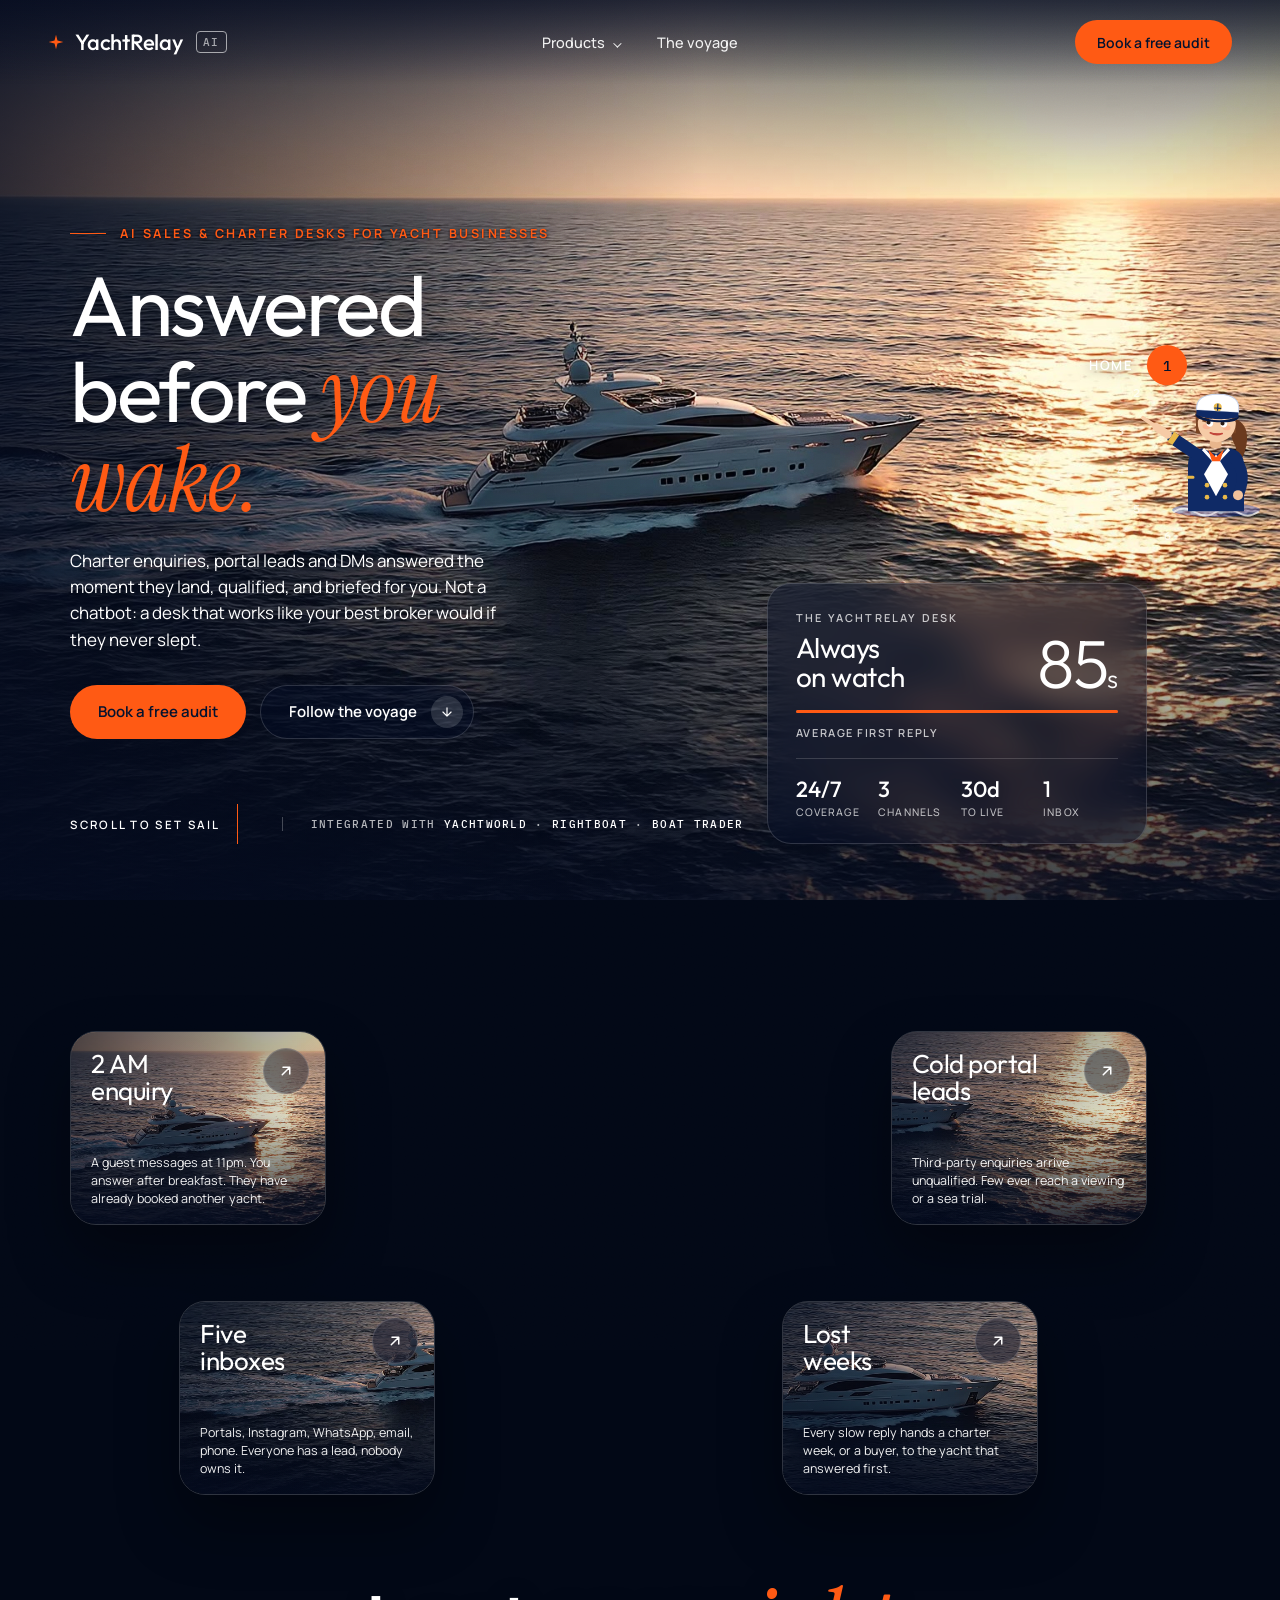
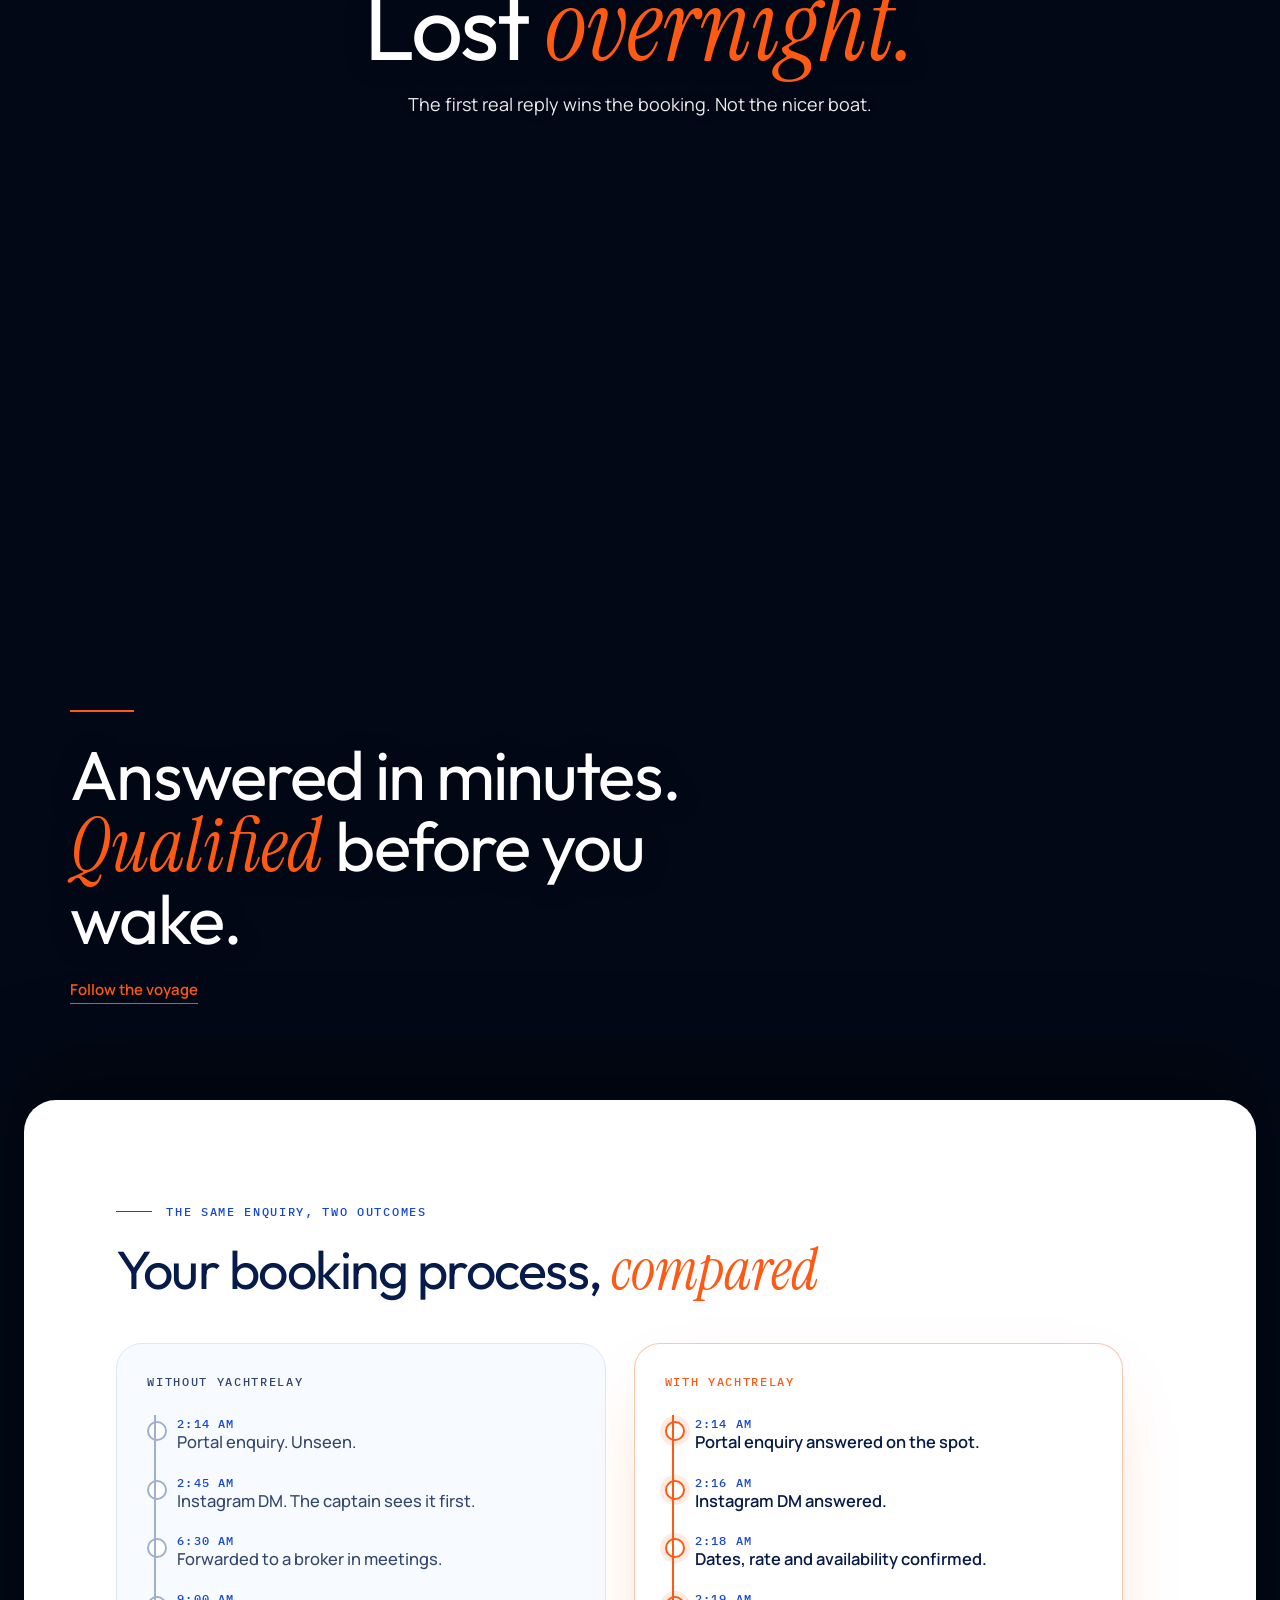
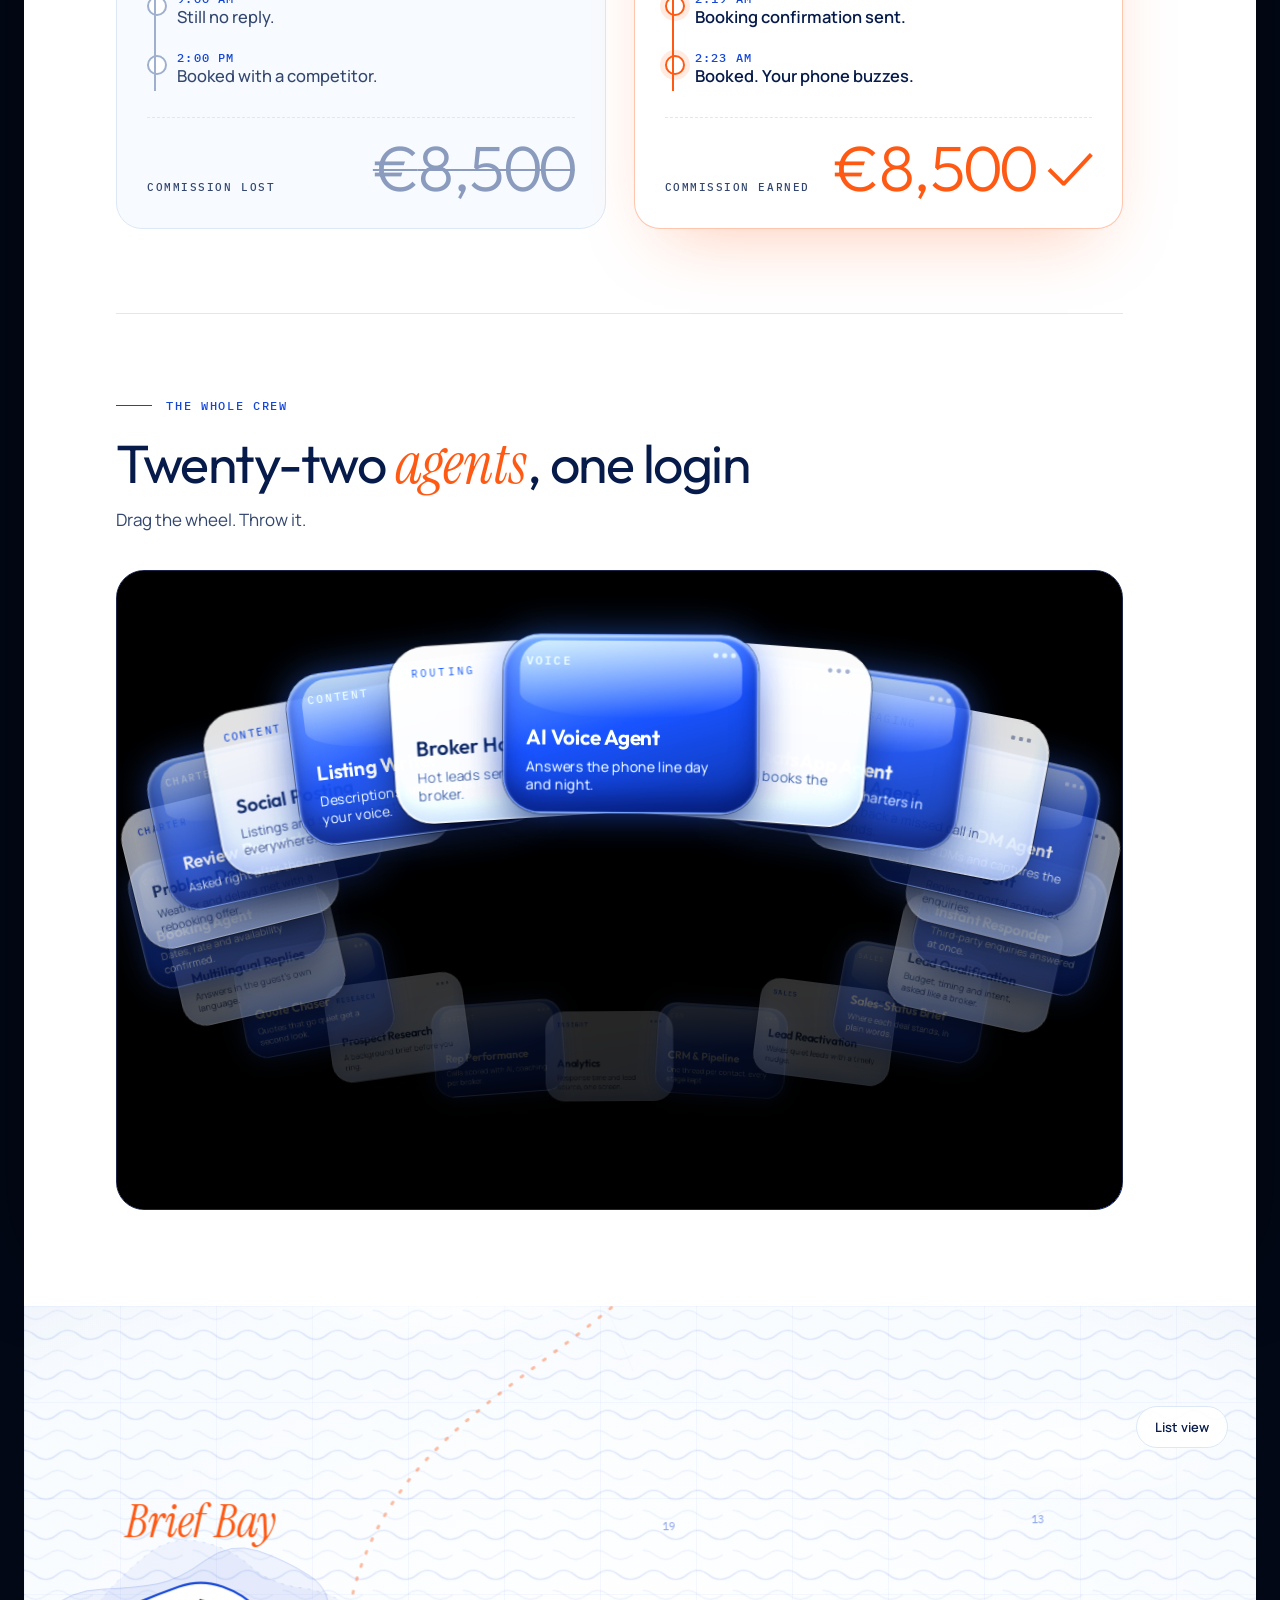
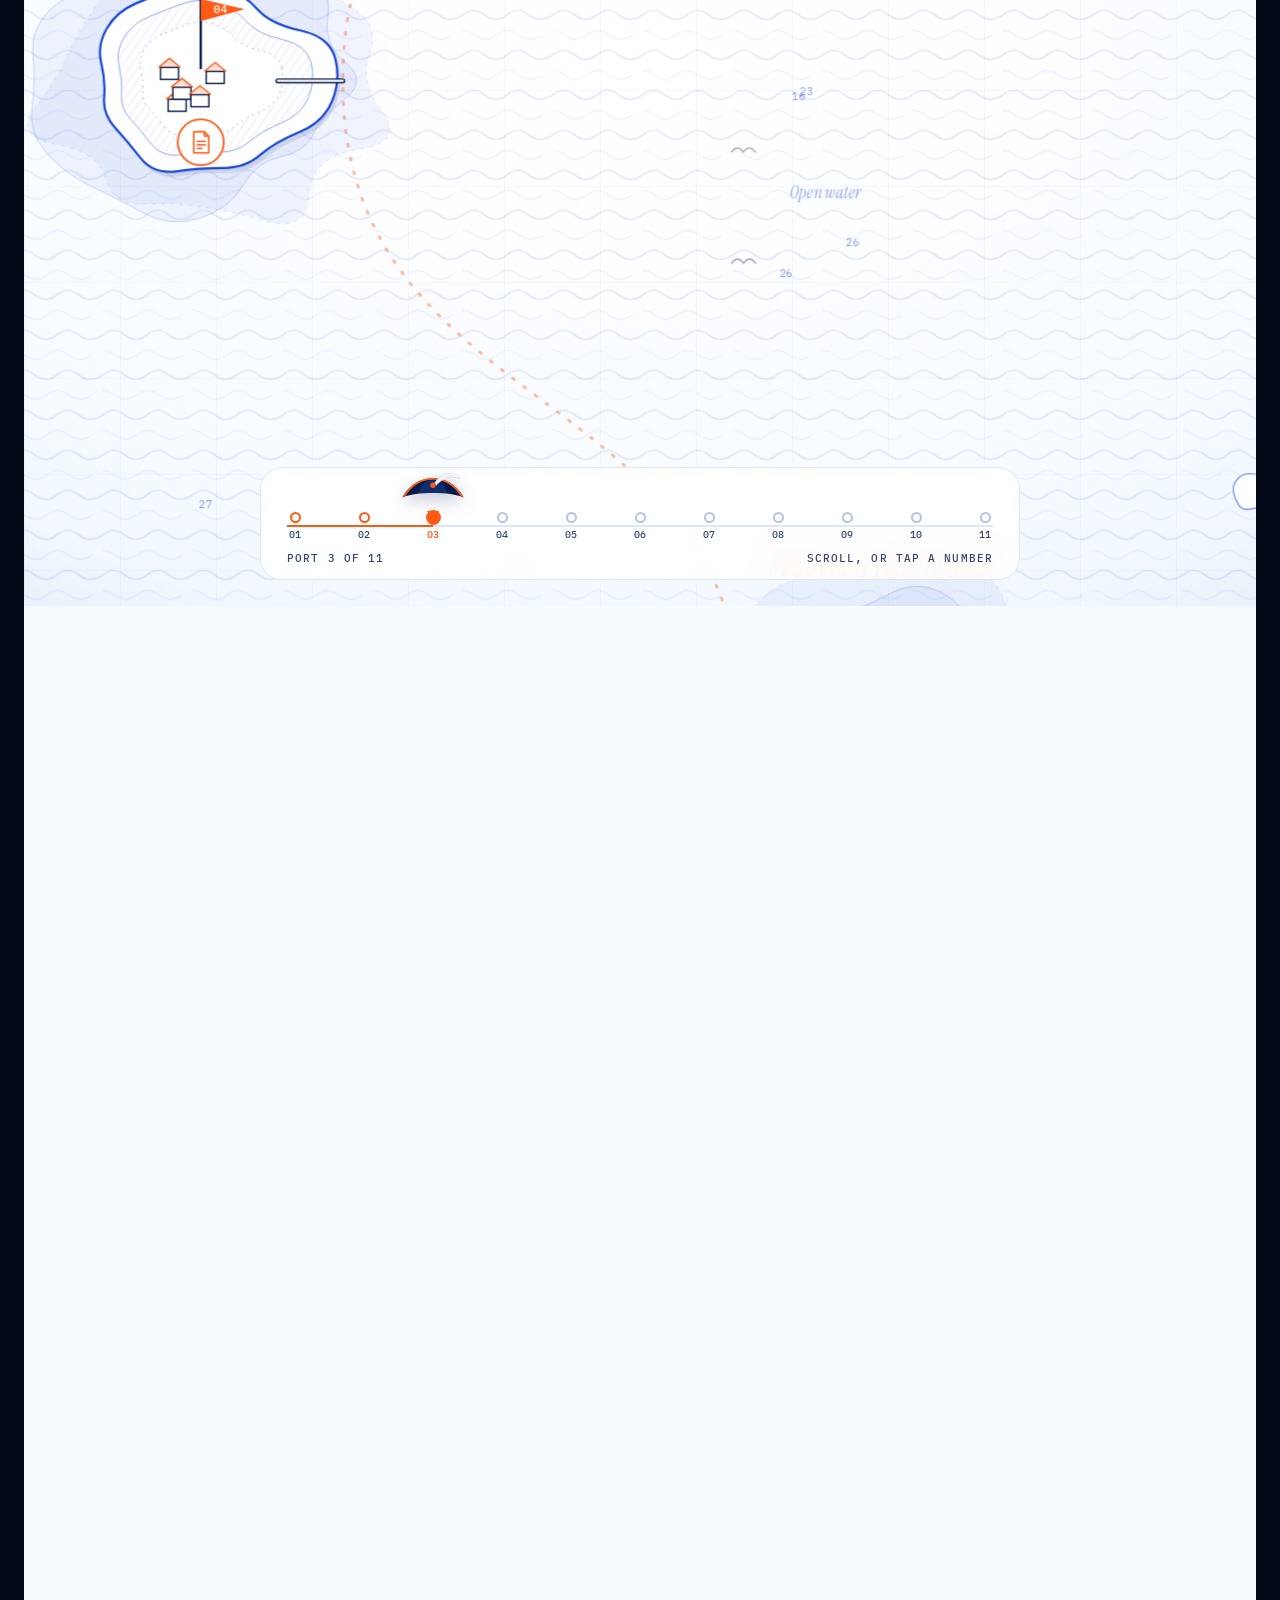
==== commit 750d5742: "feat: lady captain section guide, black glossy card wheel Co-Authored-By: Claude Sonnet 5.5 <noreply" ====
--- a/index.html
+++ b/index.html
@@ -198,16 +198,19 @@
 .lane.win .tot b{color:var(--accent)}
 
 /* agent wheel */
-.roll{position:relative;isolation:isolate;margin-top:36px;height:clamp(460px,58vw,640px);border-radius:28px;overflow:hidden;background:linear-gradient(135deg,#F7FBFF,#CFE0FF 40%,#7FA6FF 75%,#FF9A66);border:1px solid var(--hair);cursor:grab;touch-action:pan-y;user-select:none;-webkit-user-select:none}
+.roll{position:relative;isolation:isolate;margin-top:36px;height:clamp(460px,58vw,640px);border-radius:28px;overflow:hidden;background:linear-gradient(135deg,#05070C,#0A1230 60%,#123A9E);border:1px solid #1b2547;cursor:grab;touch-action:pan-y;user-select:none;-webkit-user-select:none}
 .roll .mesh{position:absolute;inset:0;width:100%;height:100%;z-index:-1;display:block}
 .roll.drag{cursor:grabbing}
-.rc{position:absolute;left:50%;top:50%;width:clamp(150px,19vw,232px);aspect-ratio:1.42;padding:16px 18px;border-radius:20px;background:#fff;border:1px solid var(--hair);box-shadow:0 22px 50px -24px rgba(7,27,74,.4);color:var(--sheet-ink);display:flex;flex-direction:column;justify-content:space-between;will-change:transform,opacity,filter}
-.rc small{font:500 10.5px var(--mono);letter-spacing:.12em;text-transform:uppercase;color:var(--blue)}
+.rc{position:absolute;left:50%;top:50%;width:clamp(150px,19vw,232px);aspect-ratio:1.42;padding:16px 20px;border-radius:34px;overflow:hidden;background:linear-gradient(165deg,#FFFFFF 0,#E7EEFB 55%,#C9D8F2 100%);border:1px solid rgba(255,255,255,.75);box-shadow:inset 0 2px 3px rgba(255,255,255,.95),inset 0 -12px 20px rgba(110,140,205,.38),0 26px 44px -16px rgba(0,0,0,.9),0 0 0 1px rgba(0,0,0,.55);color:var(--sheet-ink);display:flex;flex-direction:column;justify-content:space-between;will-change:transform,opacity,filter}
+.rc::before{content:"";position:absolute;left:6%;right:6%;top:3%;height:44%;border-radius:30px 30px 60% 60%/30px 30px 40% 40%;background:linear-gradient(180deg,rgba(255,255,255,.75),rgba(255,255,255,0));pointer-events:none}
+.rc::after{content:"";position:absolute;right:18px;top:15px;width:24px;height:6px;background:radial-gradient(circle,currentColor 2px,transparent 2.6px) 0 0/8px 6px;opacity:.45}
+.rc small{position:relative;font:500 10.5px var(--mono);letter-spacing:.12em;text-transform:uppercase;color:var(--blue)}
+.rc div{position:relative}
 .rc b{display:block;font:600 clamp(15px,1.5vw,19px)/1.15 var(--display);letter-spacing:-.01em}
 .rc span{display:block;margin-top:6px;font-size:clamp(11.5px,1vw,13px);line-height:1.35;color:var(--soft)}
-.rc:nth-child(4n+1) small{color:var(--accent)}
-.rc:nth-child(4n+2){background:var(--blue);border-color:var(--blue);color:#fff}.rc:nth-child(4n+2) small{color:#cfe0ff}.rc:nth-child(4n+2) span{color:#dbe7ff}
-.rc:nth-child(4n+3){background:var(--accent);border-color:var(--accent);color:var(--ink)}.rc:nth-child(4n+3) small,.rc:nth-child(4n+3) span{color:rgba(4,18,46,.78)}
+.rc:nth-child(even){background:linear-gradient(165deg,#6C9BFF 0,#1546D6 50%,#0A2A8A 100%);border-color:rgba(160,195,255,.55);color:#fff;box-shadow:inset 0 2px 3px rgba(255,255,255,.55),inset 0 -14px 22px rgba(0,10,70,.55),0 0 34px rgba(40,100,255,.5),0 26px 44px -16px rgba(0,0,0,.9),0 0 0 1px rgba(0,0,0,.55)}
+.rc:nth-child(even)::before{background:linear-gradient(180deg,rgba(255,255,255,.5),rgba(255,255,255,0))}
+.rc:nth-child(even) small{color:#CFE0FF}.rc:nth-child(even) span{color:#DCE8FF}
 
 /* ---------- THE VOYAGE (sea chart) ---------- */
 .voyage{position:relative;z-index:10;margin:0 24px;background:var(--paper)}
@@ -420,7 +423,49 @@
 
 <!-- the helm: tricorn in the middle, needle swings to the number of the section you are in -->
 <nav class="dial" id="dial" aria-label="Sections">
-  <canvas id="vortex" aria-hidden="true"></canvas>
+  <svg id="vortex" viewBox="0 0 262 260" aria-hidden="true">
+    <ellipse cx="218" cy="190" rx="44" ry="7" fill="#1546D6" opacity=".35"/>
+    <path d="M176 192q10-7 21 0t21 0 21 0 21 0" fill="none" stroke="#fff" stroke-width="2" stroke-linecap="round" opacity=".7"/>
+    <g id="cBody">
+      <!-- ponytail and hair back -->
+      <path d="M233 96q22 6 14 34-3 10-10 14 4-14-2-24-4-10-2-24z" fill="#6B3A1E"/>
+      <path d="M198 100q-4-24 20-26t20 26v12h-40z" fill="#7A4524"/>
+      <!-- jacket -->
+      <path d="M190 190v-46q0-14 14-17l14 6 14-6q14 3 14 17v46z" fill="#0F2A66"/>
+      <path d="M218 133l-12 20 12 22 12-22z" fill="#fff"/>
+      <path d="M205 128l13 14 13-14" fill="none" stroke="#fff" stroke-width="3"/>
+      <path d="M210 128l8 8 8-8-4 12h-8z" fill="#FF5A14"/>
+      <circle cx="209" cy="164" r="2.3" fill="#E9B949"/><circle cx="209" cy="176" r="2.3" fill="#E9B949"/>
+      <circle cx="227" cy="164" r="2.3" fill="#E9B949"/><circle cx="227" cy="176" r="2.3" fill="#E9B949"/>
+      <path d="M190 156h5M241 156h5" stroke="#E9B949" stroke-width="3" stroke-linecap="round"/>
+      <!-- resting arm -->
+      <path d="M237 138q12 14 4 34" fill="none" stroke="#0F2A66" stroke-width="11" stroke-linecap="round"/>
+      <circle cx="240" cy="174" r="5" fill="#F2C29B"/>
+      <g id="cHead">
+        <rect x="212" y="118" width="12" height="9" rx="4" fill="#E8B58C"/>
+        <circle cx="218" cy="102" r="19" fill="#F6CBA6"/>
+        <path d="M199 100q2-14 19-14t19 14q-8-9-19-9t-19 9z" fill="#7A4524"/>
+        <path d="M203 101q4-8 12-9-3 5-3 11z" fill="#7A4524"/>
+        <ellipse cx="208" cy="106" rx="4" ry="2.6" fill="#FF9A7A" opacity=".45"/><ellipse cx="228" cy="106" rx="4" ry="2.6" fill="#FF9A7A" opacity=".45"/>
+        <ellipse cx="211" cy="102" rx="3.4" ry="4" fill="#fff"/><ellipse cx="225" cy="102" rx="3.4" ry="4" fill="#fff"/>
+        <g id="cPupils"><circle cx="211" cy="102.5" r="2.1" fill="#2B1A12"/><circle cx="225" cy="102.5" r="2.1" fill="#2B1A12"/></g>
+        <path d="M207 96q4-3 8-1M221 95q4-2 8 1" stroke="#5A3118" stroke-width="1.6" fill="none" stroke-linecap="round"/>
+        <path id="cMouth" d="M212 111q6 5 12 0" fill="#C2453A" stroke="#C2453A" stroke-width="1.6" stroke-linecap="round" stroke-linejoin="round"/>
+        <!-- captain cap -->
+        <path d="M197 90q-2-16 21-17t21 17z" fill="#fff" stroke="#C6D2EA" stroke-width="1"/>
+        <path d="M197 90h42v5q-21 6-42 0z" fill="#0F2A66"/>
+        <path d="M196 94q22 10 44 0q-1 7-22 7t-22-7z" fill="#0A1B45"/>
+        <circle cx="218" cy="86" r="4" fill="#E9B949"/><path d="M218 83v6M215 87h6" stroke="#0F2A66" stroke-width="1.2" stroke-linecap="round"/>
+      </g>
+    </g>
+    <!-- the pointing arm -->
+    <g id="cArm">
+      <line id="cSleeve" x1="201" y1="136" x2="232" y2="136" stroke="#0F2A66" stroke-width="12" stroke-linecap="round"/>
+      <line id="cCuff" x1="229" y1="136" x2="235" y2="136" stroke="#E9B949" stroke-width="12"/>
+      <line id="cHand" x1="239" y1="136" x2="270" y2="136" stroke="#F6CBA6" stroke-width="8" stroke-linecap="round"/>
+      <line id="cFing" x1="267" y1="136" x2="271" y2="136" stroke="#F6CBA6" stroke-width="4" stroke-linecap="round"/>
+    </g>
+  </svg>
   <ol id="dots" style="list-style:none">
     <li style="--p:60deg"><a href="#s1" data-t="1">1<span>Home</span></a></li>
     <li style="--p:36deg"><a href="#s2" data-t="2">2<span>The cost</span></a></li>
@@ -750,11 +795,11 @@
  vec2 q=vec2(fbm(p+orb),fbm(p+orb.yx+3.1));
  vec2 r=vec2(fbm(p+2.*q+orb*1.3+1.7),fbm(p+2.*q-orb+9.2));
  float f=fbm(p+1.8*r);float g=clamp(f*1.35-.1,0.,1.);float s=length(q);
- vec3 c0=vec3(.969,.984,1.),c1=vec3(.812,.878,1.),c2=vec3(.498,.651,1.),c3=vec3(1.,.604,.4);
+ vec3 c0=vec3(.012,.018,.035),c1=vec3(.03,.06,.17),c2=vec3(.07,.2,.55),c3=vec3(.3,.5,1.);
  vec3 col=mix(c0,c1,smoothstep(0.,.45,g));
  col=mix(col,c2,smoothstep(.35,.78,g));
  col=mix(col,c3,smoothstep(.62,1.,g)*(.55+.45*s));
- col+=bayer(gl_FragCoord.xy)*.016;
+ col*=.85;col+=bayer(gl_FragCoord.xy)*.016;
  gl_FragColor=vec4(col,1.);}`;
 const sh = (t,src) => { const o = gl.createShader(t); gl.shaderSource(o,src); gl.compileShader(o); return o; };
 const pr = gl.createProgram(); gl.attachShader(pr,sh(gl.VERTEX_SHADER,VS)); gl.attachShader(pr,sh(gl.FRAGMENT_SHADER,FS)); gl.linkProgram(pr);
@@ -781,57 +826,38 @@
 requestAnimationFrame(draw);
 })();
 
-/* the vortex: a turbulent blue whirlpool whose tail ends on the current section number */
+/* the captain: a cartoon lady yacht captain who points at the section you are in */
 (() => {
-const cv = document.getElementById('vortex'); if (!cv) return;
-const ctx = cv.getContext('2d'), W = 262, H = 260, CX = 218, CY = 130, D = Math.min(devicePixelRatio || 1, 2);
-cv.width = W * D; cv.height = H * D; ctx.scale(D, D);
+const svg = document.getElementById('vortex'); if (!svg) return;
+const arm = document.getElementById('cArm'), sleeve = document.getElementById('cSleeve'), cuff = document.getElementById('cCuff'),
+  hand = document.getElementById('cHand'), fing = document.getElementById('cFing'), head = document.getElementById('cHead'),
+  pupils = document.getElementById('cPupils'), body = document.getElementById('cBody'), mouth = document.getElementById('cMouth');
 const calm = matchMedia('(prefers-reduced-motion: reduce)').matches;
-let tgt = 60, cur = 60, vel = 0, t = 0; const spray = [];
-window.vortexAim = deg => { tgt = deg; if (!calm) burst(36); };
-const tip = () => { const a = cur * Math.PI / 180; return [CX - 80 * Math.cos(a), CY - 80 * Math.sin(a)]; };
-function burst(n) { const [x, y] = tip(); for (let i = 0; i < n; i++) spray.push(drop(x, y, 2.4)); }
-function drop(x, y, k) { const a = Math.atan2(y - CY, x - CX) + (Math.random() - .5) * 1.5, v = (.6 + Math.random() * 1.6) * k * .6;
-  return {x, y, vx: Math.cos(a) * v, vy: Math.sin(a) * v - 1.1 * Math.random() - .4, l: 0, m: 26 + Math.random() * 28, r: .8 + Math.random() * 2}; }
-function edge(a) { return 52 + 5 * Math.sin(a * 5 + t * 2.1) + 3 * Math.sin(a * 9 - t * 3.3) + 2 * Math.sin(a * 14 + t * 5); }
+const CX = 218, CY = 130, PX = 201, PY = 136;
+let ang = Math.PI, len = 70, vel = 0, tAng = Math.PI, tLen = 70, hop = 0, hv = 0, t = 0, talk = 0;
+window.vortexAim = deg => {
+  const a = deg * Math.PI / 180, nx = CX - 98 * Math.cos(a), ny = CY - 98 * Math.sin(a), dx = nx - PX, dy = ny - PY;
+  tAng = Math.atan2(dy, dx); tLen = Math.max(52, Math.hypot(dx, dy) - 24);
+  if (!calm) { hv = 3.2; talk = 28; }
+};
 function frame() {
   requestAnimationFrame(frame);
   if (document.body.classList.contains('in-voyage')) return;
-  const sp = calm ? .25 : 1; t += .016 * sp;
-  vel += (tgt - cur) * .06; vel *= .78; cur += vel;
-  ctx.clearRect(0, 0, W, H);
-  ctx.beginPath();
-  for (let i = 0; i <= 64; i++) { const a = i / 64 * Math.PI * 2, r = edge(a); ctx[i ? 'lineTo' : 'moveTo'](CX + Math.cos(a) * r, CY + Math.sin(a) * r * .94); }
-  ctx.closePath();
-  let g = ctx.createRadialGradient(CX, CY, 2, CX, CY, 56);
-  g.addColorStop(0, '#031447'); g.addColorStop(.3, '#0B3FC9'); g.addColorStop(.7, '#2F7BFF'); g.addColorStop(1, 'rgba(120,180,255,.55)');
-  ctx.fillStyle = g; ctx.fill();
-  ctx.lineCap = 'round';
-  for (let k = 0; k < 6; k++) {
-    for (let pass = 0; pass < 2; pass++) {
-      ctx.beginPath();
-      for (let i = 0; i <= 40; i++) { const u = i / 40, r = 5 + u * 46, a = k / 6 * Math.PI * 2 + 3.4 * (1 - u) * (1 - u) * 1.5 - t * 2.6 * (1.25 - u) + Math.sin(u * 14 + t * 3 + k) * .08;
-        ctx[i ? 'lineTo' : 'moveTo'](CX + Math.cos(a) * r, CY + Math.sin(a) * r * .94); }
-      ctx.strokeStyle = pass ? 'rgba(255,255,255,.55)' : 'rgba(0,25,120,.55)'; ctx.lineWidth = pass ? 1.2 : 4.5; ctx.stroke();
-    }
-  }
-  ctx.fillStyle = 'rgba(255,255,255,.9)';
-  for (let i = 0; i < 26; i++) { const a = i / 26 * Math.PI * 2 - t * (1.1 + (i % 3) * .3), r = edge(a) - 3 - (i % 4) * 3; ctx.beginPath(); ctx.arc(CX + Math.cos(a) * r, CY + Math.sin(a) * r * .94, .9 + (i % 3) * .5, 0, 7); ctx.fill(); }
-  g = ctx.createRadialGradient(CX, CY, 0, CX, CY, 14); g.addColorStop(0, '#010a2b'); g.addColorStop(1, 'rgba(1,10,43,0)');
-  ctx.fillStyle = g; ctx.beginPath(); ctx.arc(CX, CY, 14, 0, 7); ctx.fill();
-  const th = Math.atan2(-Math.sin(cur * Math.PI / 180), -Math.cos(cur * Math.PI / 180)), L = [], R = [];
-  for (let i = 0; i <= 36; i++) { const u = i / 36, r = 10 + u * 70, a = th + (1 - u) * (1 - u) * 1.8 + Math.sin(u * 12 - t * 6) * .05 * (1 - u * .4), w = (11 * Math.pow(1 - u, .7) + 3.5) * (1 + .15 * Math.sin(u * 16 - t * 7));
-    const x = CX + Math.cos(a) * r, y = CY + Math.sin(a) * r * .94, nx = -Math.sin(a), ny = Math.cos(a);
-    L.push([x + nx * w, y + ny * w]); R.push([x - nx * w, y - ny * w]); }
-  ctx.beginPath(); L.forEach((p, i) => ctx[i ? 'lineTo' : 'moveTo'](p[0], p[1])); R.reverse().forEach(p => ctx.lineTo(p[0], p[1])); ctx.closePath();
-  g = ctx.createLinearGradient(CX, CY, tip()[0], tip()[1]); g.addColorStop(0, '#0B3FC9'); g.addColorStop(.7, '#3D8BFF'); g.addColorStop(1, '#BFDCFF');
-  ctx.fillStyle = g; ctx.fill();
-  ctx.strokeStyle = 'rgba(255,255,255,.7)'; ctx.lineWidth = 1; ctx.beginPath(); L.forEach((p, i) => ctx[i ? 'lineTo' : 'moveTo'](p[0], p[1])); ctx.stroke();
-  if (!calm) {
-    const [x, y] = tip(); if (Math.random() < .8) spray.push(drop(x, y, 1)); if (Math.random() < .25) { const a = Math.random() * 6.28; spray.push(drop(CX + Math.cos(a) * edge(a), CY + Math.sin(a) * edge(a), .6)); }
-    for (let i = spray.length - 1; i >= 0; i--) { const s = spray[i]; s.vy += .07; s.x += s.vx; s.y += s.vy; if (++s.l > s.m) { spray.splice(i, 1); continue; }
-      ctx.fillStyle = 'rgba(' + (s.r > 1.8 ? '255,255,255' : '170,210,255') + ',' + (1 - s.l / s.m).toFixed(2) + ')'; ctx.beginPath(); ctx.arc(s.x, s.y, s.r, 0, 7); ctx.fill(); }
-  }
+  t += .016;
+  let d = tAng - ang; while (d > Math.PI) d -= 2 * Math.PI; while (d < -Math.PI) d += 2 * Math.PI;
+  vel += d * .09; vel *= .78; ang += vel; len += (tLen - len) * .14;
+  hv += -hop * .22; hv *= .8; hop += hv;
+  const bob = calm ? 0 : Math.sin(t * 2.2) * 1.4 - Math.max(0, hop);
+  body.setAttribute('transform', 'translate(0 ' + bob.toFixed(2) + ')');
+  arm.setAttribute('transform', 'rotate(' + (ang * 180 / Math.PI).toFixed(2) + ' ' + PX + ' ' + PY + ')');
+  const s = len * .46, c = len * .56, h = len * .76;
+  sleeve.setAttribute('x2', PX + s); cuff.setAttribute('x1', PX + s - 3); cuff.setAttribute('x2', PX + s + 3);
+  hand.setAttribute('x1', PX + c); hand.setAttribute('x2', PX + h);
+  fing.setAttribute('x1', PX + h - 3); fing.setAttribute('x2', PX + len);
+  const lean = Math.max(-1, Math.min(1, Math.cos(ang))) * -4;
+  head.setAttribute('transform', 'rotate(' + lean.toFixed(2) + ' 218 116)');
+  pupils.setAttribute('transform', 'translate(' + (Math.cos(ang) * 1.6).toFixed(2) + ' ' + (Math.sin(ang) * 1.2).toFixed(2) + ')');
+  if (talk > 0) { talk--; mouth.setAttribute('d', talk % 8 < 4 ? 'M211 111q7 7 14 0z' : 'M212 112q6 3 12 0'); } else mouth.setAttribute('d', 'M212 111q6 5 12 0');
 }
 frame();
 })();
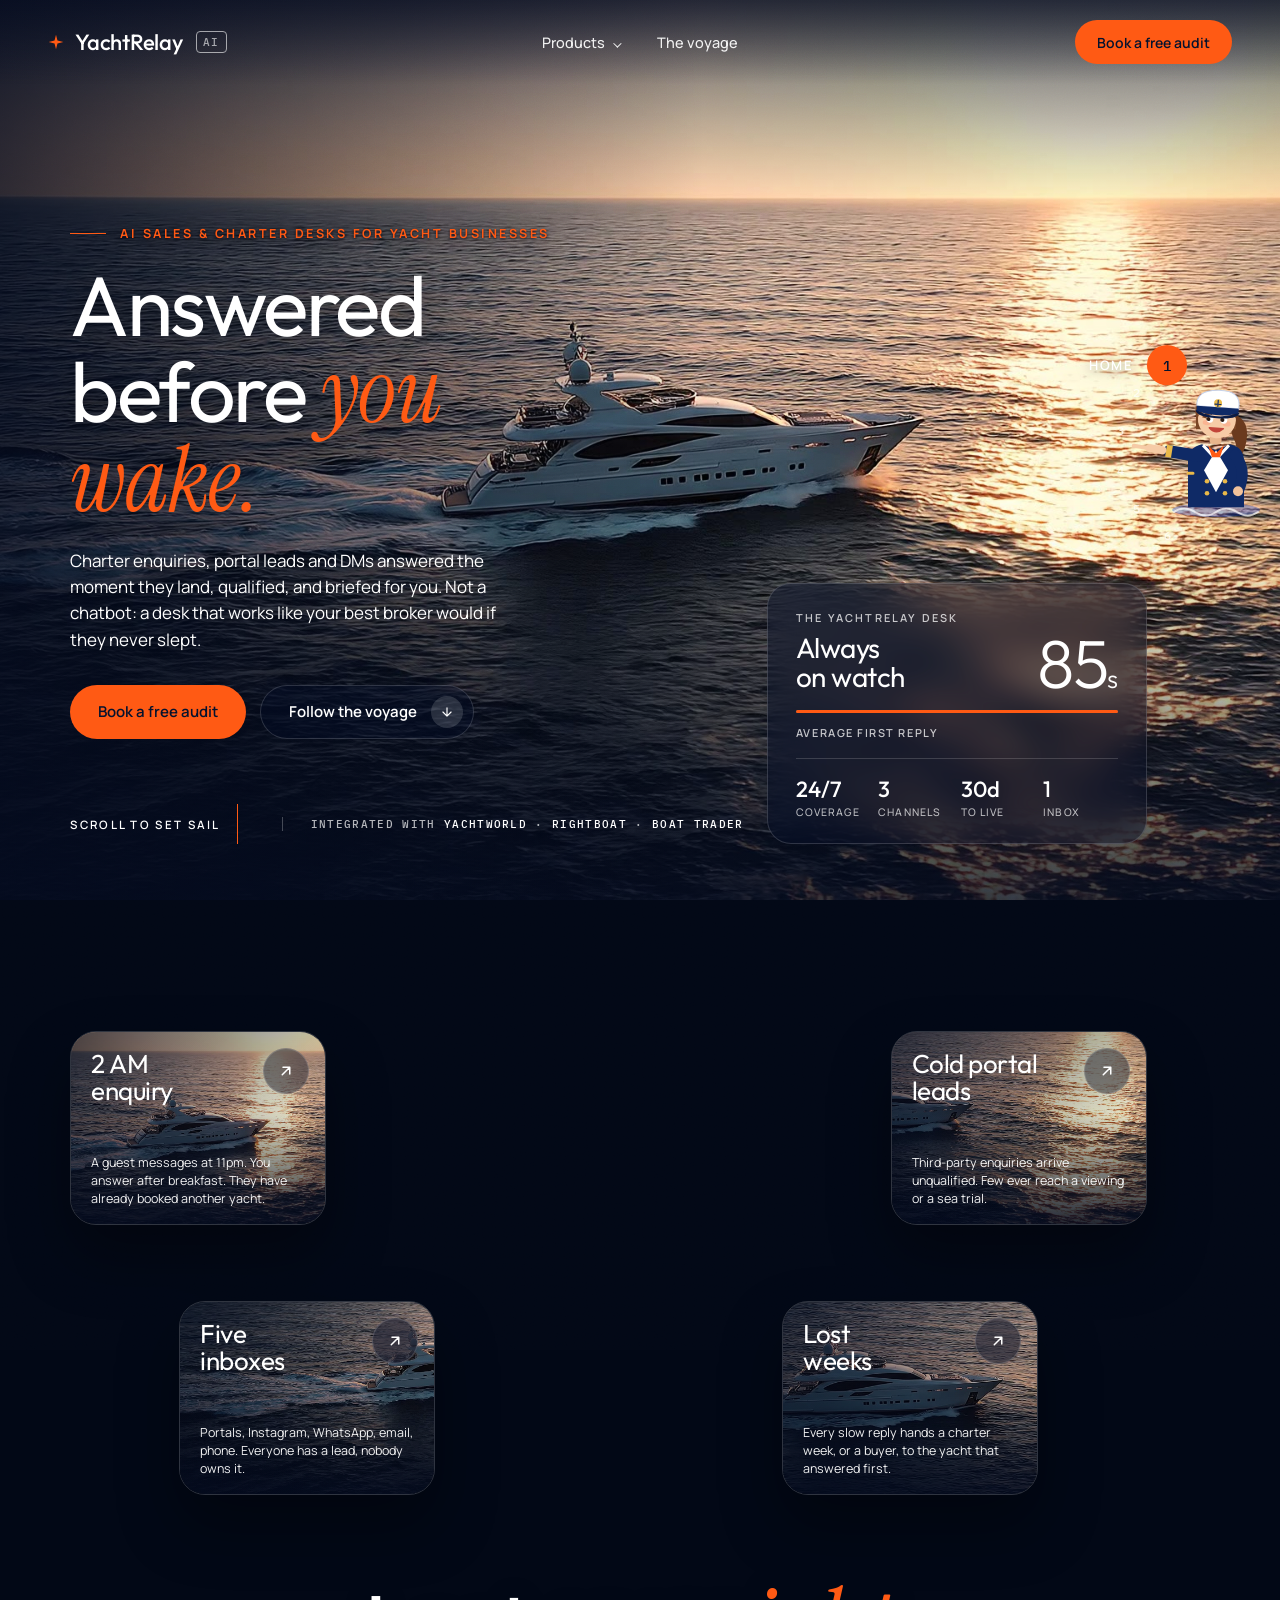
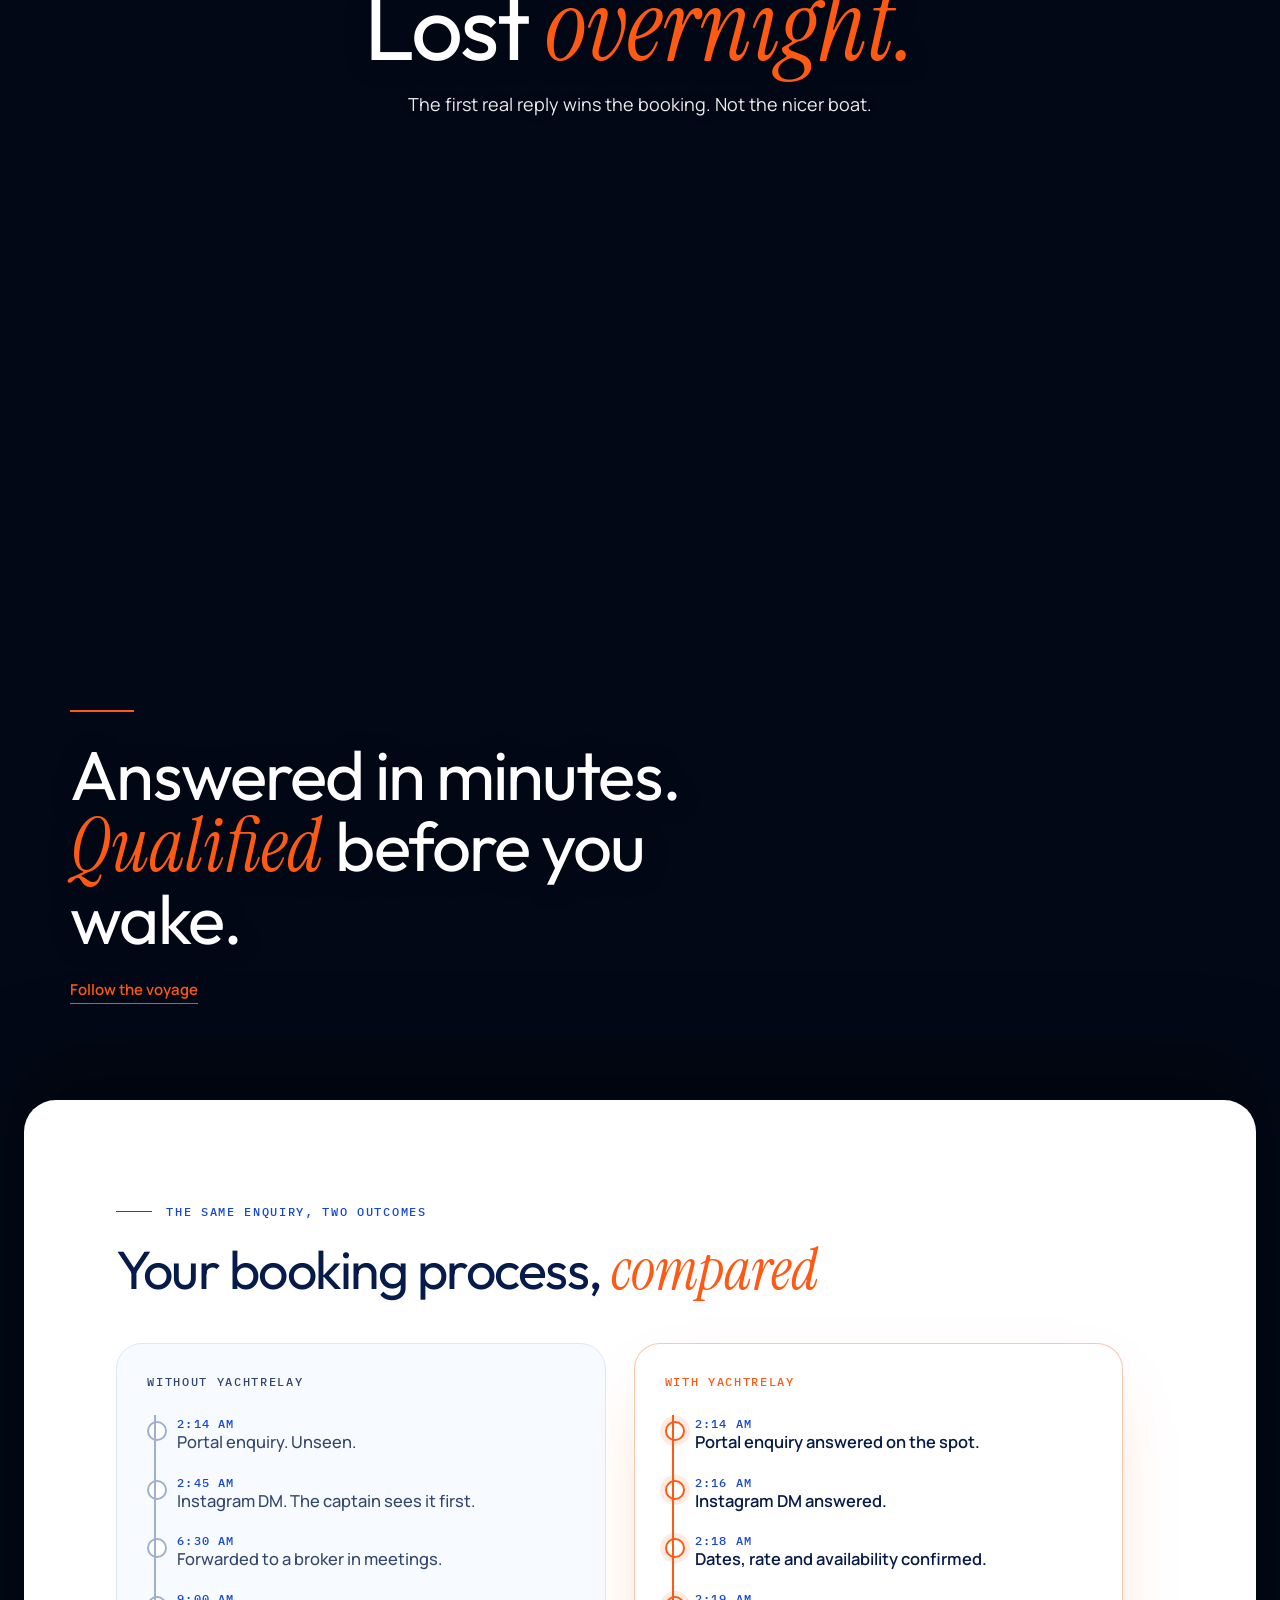
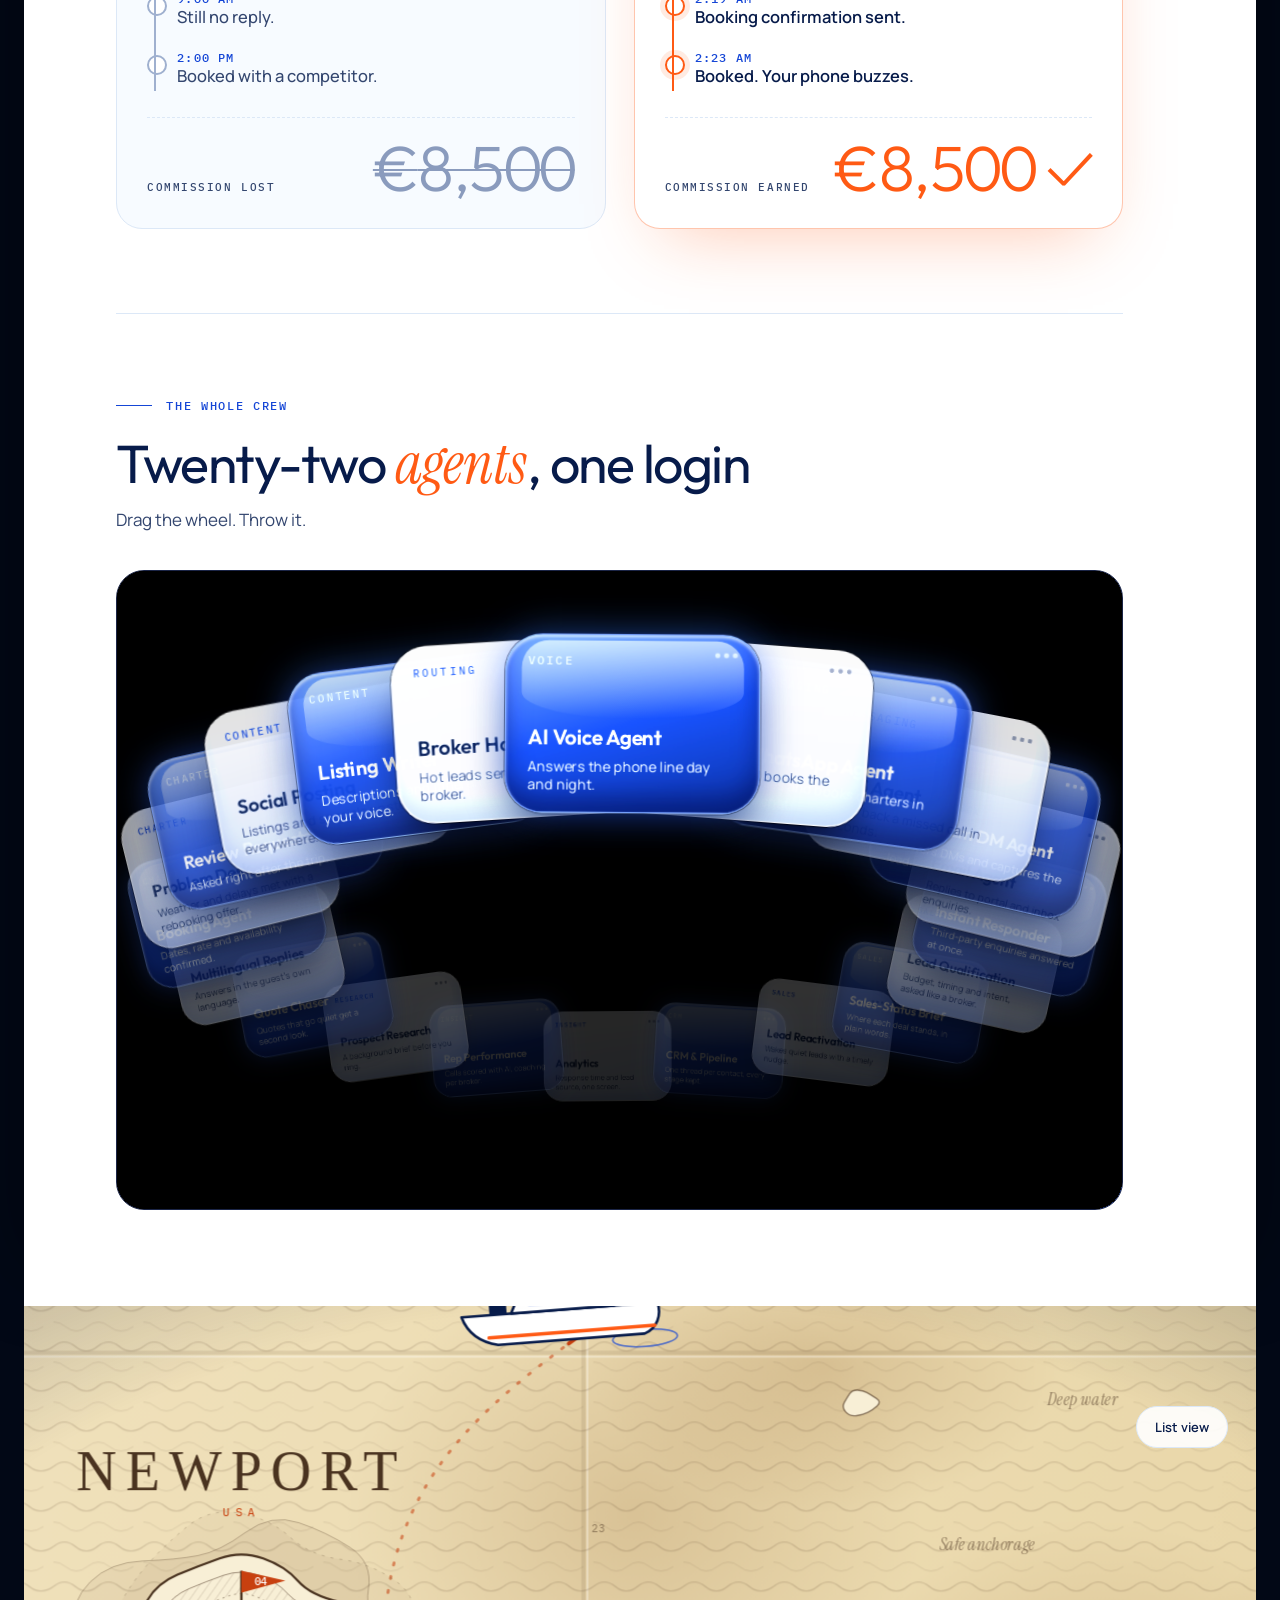
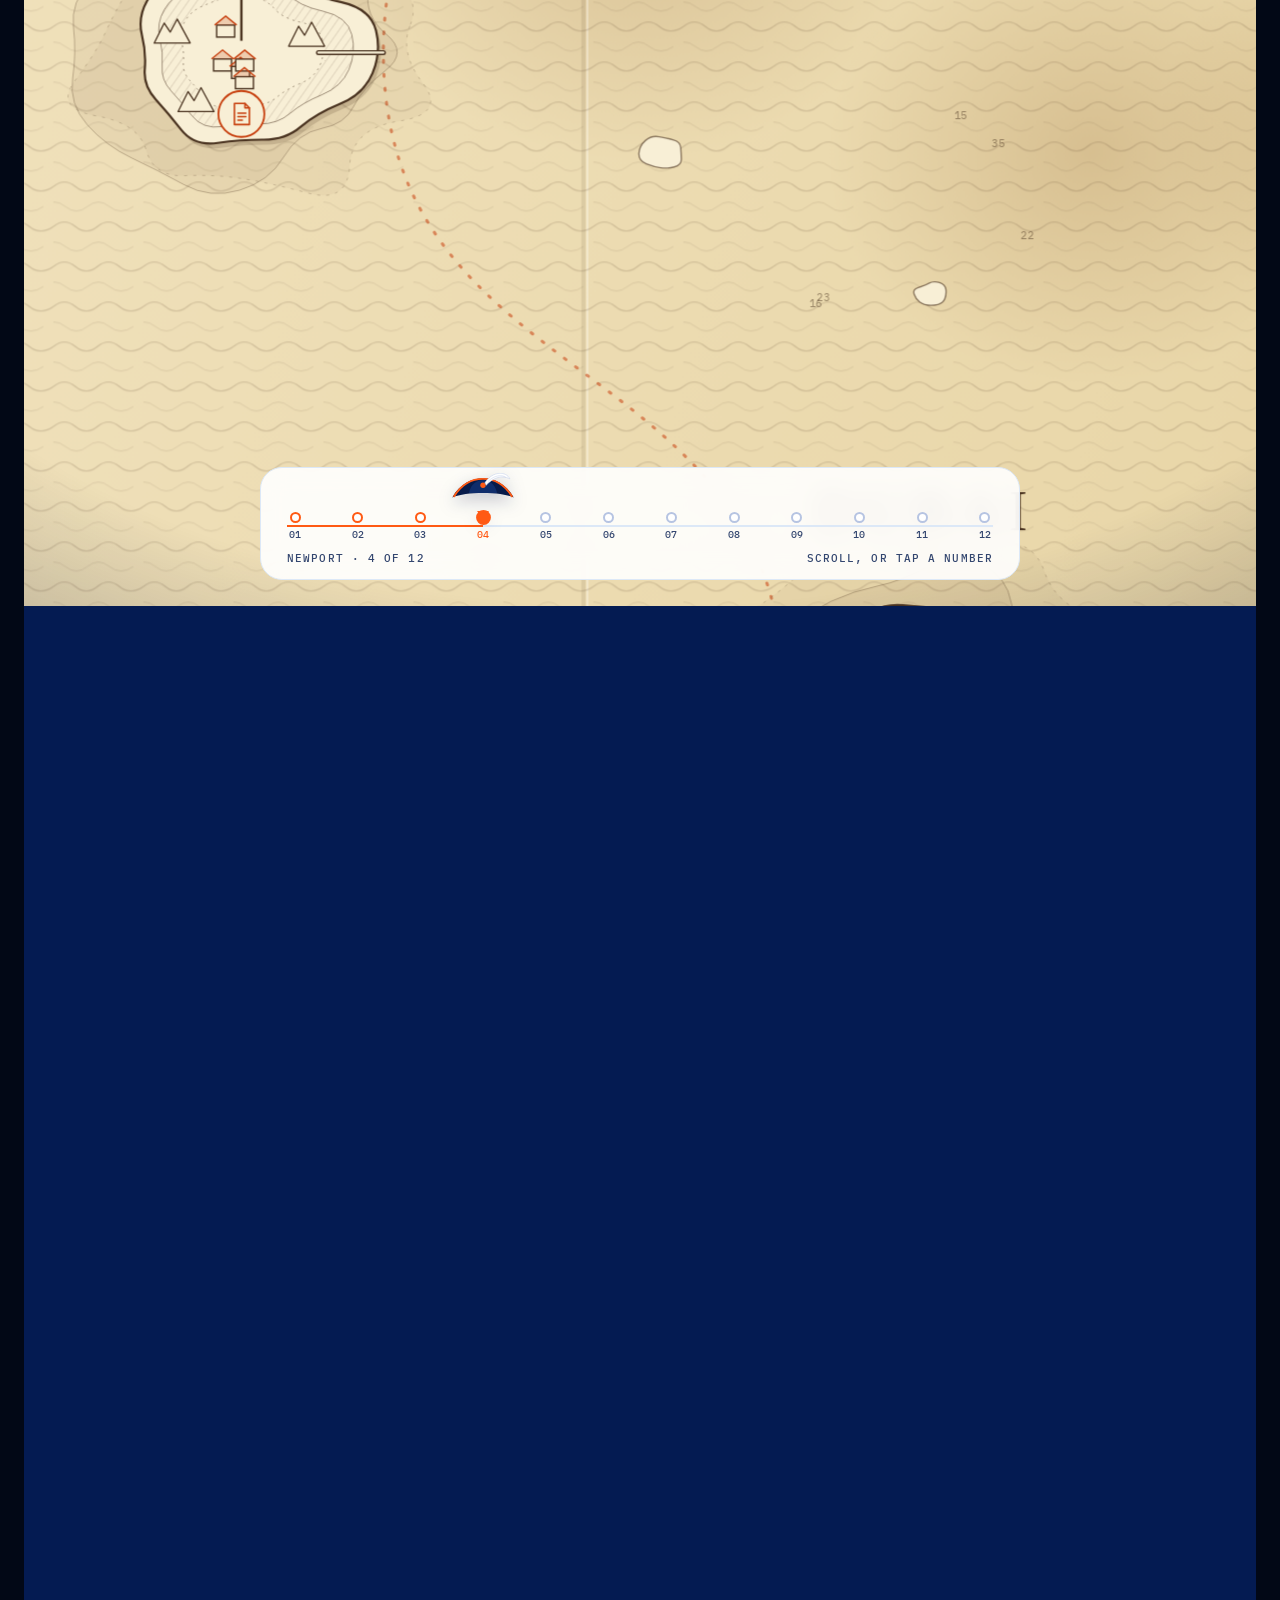
==== commit e21da682: "feat: voyage becomes yacht cities on a floating parchment map, visitor ID stop, glowing AI agent chi" ====
--- a/index.html
+++ b/index.html
@@ -213,16 +213,16 @@
 .rc:nth-child(even) small{color:#CFE0FF}.rc:nth-child(even) span{color:#DCE8FF}
 
 /* ---------- THE VOYAGE (sea chart) ---------- */
-.voyage{position:relative;z-index:10;margin:0 24px;background:var(--paper)}
+.voyage{position:relative;z-index:10;margin:0 24px;background:#041B52}
 #voyage .runway{position:relative}
-#voyage .stage{position:sticky;top:0;height:100vh;overflow:hidden;background:radial-gradient(120% 90% at 50% 40%,#fff 0,var(--paper) 55%,#E8F1FD 100%)}
-#voyage .vgrid{position:absolute;inset:0;pointer-events:none;opacity:.55;background-image:linear-gradient(rgba(21,70,214,.07) 1px,transparent 1px),linear-gradient(90deg,rgba(21,70,214,.07) 1px,transparent 1px);background-size:96px 96px}
-#voyage .clouds{position:absolute;inset:-10%;pointer-events:none;opacity:.8}
+#voyage .stage{position:sticky;top:0;height:100vh;overflow:hidden;background:radial-gradient(120% 90% at 50% 30%,#1357D8 0,#0A3290 42%,#041B52 100%)}
+#voyage .vgrid{position:absolute;inset:0;pointer-events:none;opacity:.5;background-image:url("data:image/svg+xml,%3Csvg xmlns='http://www.w3.org/2000/svg' width='180' height='60'%3E%3Cpath d='M0 20q15-12 30 0t30 0 30 0 30 0 30 0 30 0' fill='none' stroke='white' stroke-opacity='.16' stroke-width='1.3'/%3E%3Cpath d='M-15 50q15-12 30 0t30 0 30 0 30 0 30 0 30 0 30 0' fill='none' stroke='white' stroke-opacity='.09' stroke-width='1'/%3E%3C/svg%3E");background-size:180px 60px;animation:vsea 38s linear infinite}
+#voyage .clouds{position:absolute;inset:-10%;pointer-events:none;opacity:.10}
 #voyage .clouds i{position:absolute;display:block;width:420px;height:120px;border-radius:50%;background:radial-gradient(closest-side,rgba(255,255,255,.95),rgba(255,255,255,0));filter:blur(6px)}
-#voyage .vignette{position:absolute;inset:0;pointer-events:none;background:radial-gradient(130% 100% at 50% 50%,transparent 55%,rgba(7,27,74,.10) 100%)}
+#voyage .vignette{position:absolute;inset:0;pointer-events:none;background:radial-gradient(130% 100% at 50% 50%,transparent 50%,rgba(0,6,30,.55) 100%)}
 #voyage .world{position:absolute;left:0;top:0;transform-origin:0 0;will-change:transform}
 #voyage .world svg{display:block;overflow:visible}
-#voyage .pc{position:absolute;width:440px;padding:26px 28px 24px;border-radius:26px;background:rgba(255,255,255,.92);-webkit-backdrop-filter:blur(14px);backdrop-filter:blur(14px);border:1px solid var(--hair);color:var(--sheet-ink);box-shadow:0 30px 70px -28px rgba(7,27,74,.35);opacity:var(--v,0);transform:translateY(calc((1 - var(--v,0)) * 30px)) scale(calc(.96 + .04 * var(--v,0)));pointer-events:none}
+#voyage .pc{position:absolute;width:440px;padding:26px 28px 24px;border-radius:26px;background:rgba(255,251,240,.95);-webkit-backdrop-filter:blur(14px);backdrop-filter:blur(14px);border:1px solid var(--hair);color:var(--sheet-ink);box-shadow:0 30px 70px -28px rgba(7,27,74,.35);opacity:var(--v,0);transform:translateY(calc((1 - var(--v,0)) * 30px)) scale(calc(.96 + .04 * var(--v,0)));pointer-events:none}
 #voyage .pc.on{pointer-events:auto}
 #voyage .pc .k{display:flex;align-items:center;gap:10px;font:500 11px var(--mono);letter-spacing:.12em;text-transform:uppercase;color:var(--blue);margin-bottom:10px;padding-right:56px}
 #voyage .pc .k::before{content:"";width:22px;height:1px;background:var(--blue);flex-shrink:0}
@@ -231,6 +231,11 @@
 #voyage .pc ul{list-style:none;margin-top:14px;display:grid;gap:8px}
 #voyage .pc li{display:flex;gap:10px;font-size:14.5px;font-weight:600}
 #voyage .pc li::before{content:"";flex-shrink:0;width:7px;height:7px;margin-top:8px;border-radius:50%;background:var(--accent)}
+#voyage .pc .glow{display:flex;flex-wrap:wrap;gap:8px;margin-top:16px}
+#voyage .pc .glow span{position:relative;font:700 11.5px var(--sans);letter-spacing:.02em;padding:7px 13px 7px 26px;border-radius:999px;color:#7A2200;background:linear-gradient(180deg,#FFE9DC,#FFD2B8);border:1px solid rgba(255,90,20,.7);animation:vglow 2.6s ease-in-out infinite}
+#voyage .pc .glow span::before{content:"";position:absolute;left:11px;top:50%;width:7px;height:7px;margin-top:-3.5px;border-radius:50%;background:var(--accent);box-shadow:0 0 8px 2px rgba(255,90,20,.9)}
+#voyage .pc .glow span:nth-child(2){animation-delay:.5s}#voyage .pc .glow span:nth-child(3){animation-delay:1s}#voyage .pc .glow span:nth-child(4){animation-delay:1.5s}
+#voyage .manifest .glow{display:flex;flex-wrap:wrap;gap:8px;margin-top:12px}#voyage .manifest .glow span{font:700 11.5px var(--sans);padding:6px 12px;border-radius:999px;color:#7A2200;background:#FFE9DC;border:1px solid rgba(255,90,20,.6)}
 #voyage .pc .tags{display:flex;flex-wrap:wrap;gap:7px;margin-top:14px}
 #voyage .pc .tags span{font:600 11px var(--sans);padding:6px 11px;border-radius:999px;border:1px solid var(--hair);background:#fff;color:var(--soft)}
 #voyage .pc .go{display:inline-block;margin-top:16px;font:700 14px var(--sans);color:var(--accent);border-bottom:2px solid var(--accent);padding-bottom:3px}
@@ -572,12 +577,12 @@
     <div class="stage" id="vStage">
       <div class="vgrid"></div>
       <div class="clouds" id="vClouds" aria-hidden="true"><i style="left:6%;top:12%"></i><i style="left:58%;top:6%;width:520px"></i><i style="left:30%;top:46%"></i><i style="left:74%;top:60%;width:380px"></i><i style="left:12%;top:78%;width:500px"></i></div>
-      <div class="world" id="vWorld"><svg id="vMap" xmlns="http://www.w3.org/2000/svg" role="img" aria-label="A sea chart. A yacht with a tricorn-hatted captain sails from port to port, each port a part of what YachtRelay builds."></svg></div>
+      <div class="world" id="vWorld"><svg id="vMap" xmlns="http://www.w3.org/2000/svg" role="img" aria-label="A parchment sea chart floating on the ocean. A yacht with a tricorn-hatted captain sails from Monaco to Miami, Dubai, Sydney and more, each city a part of what YachtRelay builds."></svg></div>
       <div class="vignette"></div>
       <button class="listbtn" id="vListBtn" type="button">List view</button>
       <div class="log" id="vLog" aria-label="Voyage log">
         <div class="ticks" id="vTicks"><div class="fillbar" id="vFill"></div><div class="hat" id="vHat"><svg viewBox="0 0 100 56" aria-hidden="true"><use href="#tricorn"/></svg></div></div>
-        <div class="now"><span id="vNowK">Port 1 of 11</span><span>Scroll, or tap a number</span></div>
+        <div class="now"><span id="vNowK">Monaco · 1 of 12</span><span>Scroll, or tap a number</span></div>
       </div>
       <div class="dock" id="vDock" aria-live="polite"><div class="bar"><i id="vDockBar"></i></div><svg class="dh" id="vDockHat" viewBox="0 0 100 56" aria-hidden="true"><use href="#tricorn"/></svg><div class="k" id="vDockK"></div><h3 id="vDockT"></h3><p id="vDockP"></p></div>
     </div>
@@ -654,7 +659,7 @@
 const reduced = matchMedia('(prefers-reduced-motion: reduce)').matches;
 const v = document.getElementById('bgVideo');
 const proofEl = document.getElementById('proof'), voyageEl = document.getElementById('voyage'), bookEl = document.getElementById('book');
-const lightEls = [proofEl, voyageEl, bookEl];
+const lightEls = [proofEl, bookEl];
 const isLight = y => lightEls.some(e => { const r = e.getBoundingClientRect(); return r.top < y && r.bottom > y; });
 v.poster = MEDIA.poster;
 v.src = VIDEO_MODE === 'scrub' ? MEDIA.scrub : MEDIA.video;
@@ -867,30 +872,39 @@
    =================================================================== */
 (() => {
 const PORTS = [
-  { name:'Port Midnight', k:'Departure', intro:true, title:'Chart your course.', icon:'moon',
-    text:'2:14 AM. A charter enquiry lands and nobody is awake. Eleven ports ahead: everything YachtRelay builds, in the order you meet it. Scroll to set sail.' },
-  { name:'Concierge Cove', k:'AI Concierge', title:'One concierge, three ways in.', icon:'chat', go:{t:'Try the AI agent', h:'https://dashboard.yachtrelayai.com/w/bluewake-yachts/ai-receptionist'},
-    text:'Chat on your site, voice on your phone line, replies on WhatsApp and Instagram. Trained on your fleet and listings only.' },
-  { name:'Quick Quay', k:'Third-party enquiries', title:'Answered before the next broker opens theirs.', icon:'bolt',
-    text:'Enquiries from YachtWorld, Rightboat, Boat Trader and boats.com get an instant, accurate reply, day or night.' },
-  { name:'Brief Bay', k:'Qualify & brief', title:'Qualified, then briefed.', icon:'doc',
-    text:'The desk asks what a broker would ask, then hands you a detailed sales-status brief.',
-    list:['Budget, timeline, financing, trade-in','Where the deal stands, what was said','The next move, written for you'] },
-  { name:'Helm Harbour', k:'CRM & pipelines', title:'One thread per contact.', icon:'wheel',
+  { name:'Monaco', reg:'Europe', k:'Departure', intro:true, title:'Chart your course.', icon:'moon',
+    text:'2:14 AM. A charter enquiry lands and nobody is awake. Twelve cities ahead, from Monaco to Sydney: everything YachtRelay builds, in the order you meet it. Scroll to set sail.' },
+  { name:'Miami', reg:'USA', k:'AI Concierge', title:'One concierge, every way in.', icon:'chat', go:{t:'Try the AI agent', h:'https://dashboard.yachtrelayai.com/w/bluewake-yachts/ai-receptionist'},
+    text:'Chat on your site, a voice on your phone line, replies by text, on WhatsApp and on Instagram. Trained on your fleet and listings only.',
+    chips:['AI Voice Agent','AI SMS Agent','AI WhatsApp Agent','Website SDR'] },
+  { name:'Antibes', reg:'France', k:'Third-party enquiries', title:'Answered before the next broker opens theirs.', icon:'bolt',
+    text:'Enquiries from YachtWorld, Rightboat, Boat Trader and boats.com get an instant, accurate reply by email or text, day or night.',
+    chips:['AI SMS Agent','AI Email Agent'] },
+  { name:'Newport', reg:'USA', k:'Qualify & brief', title:'Qualified, then briefed.', icon:'doc',
+    text:'The desk asks what a broker would ask, by phone or by text, then hands you a detailed sales-status brief.',
+    list:['Budget, timeline, financing, trade-in','Where the deal stands, what was said','The next move, written for you'],
+    chips:['AI Voice Agent','AI SMS Agent'] },
+  { name:'Dubai', reg:'UAE', k:'CRM & pipelines', title:'One thread per contact.', icon:'wheel',
     text:'Buyer, seller, charter and berth pipelines across every channel, with the next follow-up owned by someone.',
-    list:['Deal pipeline by stage','Active buyers by risk band','A save play drafted for anyone cooling off'] },
-  { name:'Charter Cay', k:'For charter operators', title:'Fewer lost weeks.', icon:'palm',
-    list:['Live availability and the rate, in one reply','Quotes that go quiet are followed up','Weather cancellations rebooked, not refunded','Bookings managed on WhatsApp','Reviews and referrals requested'] },
-  { name:"Broker's Bluff", k:'For brokerages', title:'Keep the deal.', icon:'flag',
-    list:['Every sales call scored with AI','A researched brief on each prospect before you ring','Objections that keep coming up, and coaching per broker','Listing performance and comp research'] },
-  { name:'Lookout Light', k:'Analytics & dashboard', title:'See the whole coast.', icon:'bars',
+    list:['Deal pipeline by stage','Active buyers by risk band','A save play drafted for anyone cooling off'],
+    chips:['Lead Reactivation','AI SMS Agent'] },
+  { name:'Palma', reg:'Spain', k:'For charter operators', title:'Fewer lost weeks.', icon:'palm',
+    list:['Live availability and the rate, in one reply','Quotes that go quiet are followed up','Weather cancellations rebooked, not refunded','Bookings managed on WhatsApp','Reviews and referrals requested'],
+    chips:['AI WhatsApp Agent','AI Voice Agent','AI SMS Agent'] },
+  { name:'Sydney', reg:'Australia', k:'For brokerages', title:'Keep the deal.', icon:'flag',
+    list:['Every sales call scored with AI','A researched brief on each prospect before you ring','Objections that keep coming up, and coaching per broker','Listing performance and comp research'],
+    chips:['Rep Performance AI','Prospect Research'] },
+  { name:'Fort Lauderdale', reg:'USA', k:'Website visitor ID', title:'Know who looked at your boats.', icon:'eye',
+    text:'Finds the people and businesses behind visits to your listings and charter pages, with a research brief on each, so a broker can follow up while interest is warm.',
+    tags:['US visitors only'], chips:['Visitor ID','Prospect Research'] },
+  { name:'Gold Coast', reg:'Australia', k:'Analytics & dashboard', title:'See the whole coast.', icon:'bars',
     text:'One screen for the owner, one per rep. Response time by source, qualified leads by channel, and why deals get rejected.',
     tags:['Commission protected','Enquiries caught','Call & chat analytics'], go:{t:'See the dashboard', h:'https://dashboard.yachtrelayai.com/'} },
-  { name:'Market Wharf', k:'Posting & writing', title:'Everywhere, automatically.', icon:'stall',
+  { name:'Porto Cervo', reg:'Italy', k:'Posting & writing', title:'Everywhere, automatically.', icon:'stall',
     text:'New listings and charter specials posted to Facebook, Instagram, X, LinkedIn and Marketplace. Descriptions, bios and itineraries drafted in your voice.' },
-  { name:'Atelier Isle', k:'Bespoke website', title:'The shop window, rebuilt.', icon:'window',
-    text:'Live inventory and charter pages with availability, built to rank on Google and be cited by AI search. Live in 30 days.' },
-  { name:'Home Port', k:'Plugs into what you run', title:'Your portals, your CRM, your inbox.', icon:'anchor', final:true,
+  { name:'San Diego', reg:'USA', k:'Bespoke website & AI workers', title:'The shop window, rebuilt.', icon:'window',
+    text:'Live inventory and charter pages with availability, built to rank on Google and be cited by AI search, with AI workers behind them. Live in 30 days.' },
+  { name:'Cannes', reg:'France', k:'Plugs into what you run', title:'Your portals, your CRM, your inbox.', icon:'anchor', final:true,
     text:'It plugs into the portals above, plus HubSpot, HighLevel, Gmail, Outlook and Calendar. Start with a free 30-minute audit of your enquiry flow.',
     cta:{t:'Book a free audit', h:'https://aimamoth-zohomail.zohobookings.in/#/meetSovon'} }
 ];
@@ -911,6 +925,7 @@
  bars:'<path d="M5 27V15M12 27V6M19 27v-9M26 27V11"/><path d="M3 29h26"/>',
  stall:'<path d="M5 12 8 5h16l3 7"/><path d="M5 12c0 3 4 3 4 0 0 3 4 3 4 0 0 3 4 3 4 0 0 3 4 3 4 0 0 3 4 3 4 0"/><path d="M7 15v13h18V15M13 28v-8h6v8"/>',
  window:'<rect x="4" y="6" width="24" height="19" rx="2"/><path d="M4 11h24M12 28h8M16 25v3"/>',
+ eye:'<path d="M3 16C7 9 11 7 16 7s9 2 13 9c-4 7-8 9-13 9S7 23 3 16z"/><circle cx="16" cy="16" r="4"/>',
  anchor:'<circle cx="16" cy="7" r="3"/><path d="M16 10v18M8 16h16M5 20c1 5 5 8 11 8s10-3 11-8"/>'
 };
 
@@ -919,14 +934,38 @@
 const map=$('vMap'); map.setAttribute('viewBox',`0 0 ${W} ${H}`); map.setAttribute('width',W); map.setAttribute('height',H);
 const world=$('vWorld'); world.style.width=W+'px'; world.style.height=H+'px';
 
+const INK='#4A3320', INKA=a=>`rgba(74,51,32,${a})`, ACC='#C8400F', LAND='#F8EFD6';
 const defs=el('defs',{},map);
 const pat=el('pattern',{id:'vwaves',width:90,height:40,patternUnits:'userSpaceOnUse'},defs);
-el('path',{d:'M0 14q11-9 22 0t22 0 22 0 24 0',fill:'none',stroke:'rgba(21,70,214,.16)','stroke-width':1.2},pat);
-el('path',{d:'M-10 34q11-9 22 0t22 0 22 0 24 0',fill:'none',stroke:'rgba(21,70,214,.10)','stroke-width':1},pat);
+el('path',{d:'M0 14q11-9 22 0t22 0 22 0 24 0',fill:'none',stroke:INKA(.2),'stroke-width':1.2},pat);
+el('path',{d:'M-10 34q11-9 22 0t22 0 22 0 24 0',fill:'none',stroke:INKA(.12),'stroke-width':1},pat);
 const hat=el('pattern',{id:'vhatch',width:7,height:7,patternUnits:'userSpaceOnUse',patternTransform:'rotate(35)'},defs);
-el('line',{x1:0,y1:0,x2:0,y2:7,stroke:'rgba(21,70,214,.20)','stroke-width':1},hat);
+el('line',{x1:0,y1:0,x2:0,y2:7,stroke:INKA(.28),'stroke-width':1},hat);
 const glow=el('radialGradient',{id:'vbeam'},defs); el('stop',{offset:'0','stop-color':'#FF5A14','stop-opacity':.55},glow); el('stop',{offset:'1','stop-color':'#FF5A14','stop-opacity':0},glow);
-el('rect',{width:W,height:H,fill:'url(#vwaves)'},map);
+const paper=el('linearGradient',{id:'vpaper',x1:0,y1:0,x2:1,y2:1},defs); el('stop',{offset:'0','stop-color':'#F4E7C6'},paper); el('stop',{offset:'.55','stop-color':'#EAD8AB'},paper); el('stop',{offset:'1','stop-color':'#E0C991'},paper);
+const stain=el('radialGradient',{id:'vstain'},defs); el('stop',{offset:'0','stop-color':'#8A5A24','stop-opacity':.2},stain); el('stop',{offset:'1','stop-color':'#8A5A24','stop-opacity':0},stain);
+
+/* the parchment sheet: a torn edge, floating on the sea */
+const SHEET=(()=>{const R=rng(7),pad=46,s=58,P=[];
+  const jit=()=>(R()-.5)*18+(R()<.12?(R()-.5)*34:0);
+  for(let x=pad;x<W-pad;x+=s)P.push([x,pad+jit()]);
+  for(let y=pad;y<H-pad;y+=s)P.push([W-pad+jit(),y]);
+  for(let x=W-pad;x>pad;x-=s)P.push([x,H-pad+jit()]);
+  for(let y=H-pad;y>pad;y-=s)P.push([pad+jit(),y]);
+  return 'M'+P.map(p=>p[0].toFixed(1)+' '+p[1].toFixed(1)).join('L')+'Z';})();
+const clip=el('clipPath',{id:'vsheet'},defs); el('path',{d:SHEET},clip);
+el('path',{d:SHEET,fill:'rgba(0,8,30,.14)',transform:'translate(30 54)'},map);
+el('path',{d:SHEET,fill:'rgba(0,8,30,.26)',transform:'translate(14 26)'},map);
+el('path',{d:SHEET,fill:'url(#vpaper)'},map);
+const sheet=el('g',{'clip-path':'url(#vsheet)'},map);
+{ const R=rng(11); for(let i=0;i<46;i++){const rx=140+R()*300;el('ellipse',{cx:R()*W,cy:R()*H,rx,ry:rx*(.6+R()*.5),fill:'url(#vstain)'},sheet);}
+  [.25,.5,.75].forEach(f=>{el('path',{d:`M0 ${H*f} H${W}`,stroke:INKA(.10),'stroke-width':4},sheet);el('path',{d:`M0 ${H*f+4} H${W}`,stroke:'rgba(255,255,255,.35)','stroke-width':2},sheet);});
+  el('path',{d:`M${W/2} 0 V${H}`,stroke:INKA(.10),'stroke-width':4},sheet);el('path',{d:`M${W/2+4} 0 V${H}`,stroke:'rgba(255,255,255,.35)','stroke-width':2},sheet);
+  el('rect',{width:W,height:H,fill:'url(#vwaves)'},sheet);
+  el('path',{d:SHEET,fill:'none',stroke:INKA(.30),'stroke-width':90},sheet);
+  el('path',{d:SHEET,fill:'none',stroke:INKA(.22),'stroke-width':30},sheet); }
+el('path',{d:SHEET,fill:'none',stroke:INKA(.75),'stroke-width':2.2,'stroke-linejoin':'round'},map);
+[18,36].forEach(o=>el('path',{d:`M${46+o+30} ${46+o+30}H${W-46-o-30}V${H-46-o-30}H${46+o+30}Z`,fill:'none',stroke:INKA(o===18?.45:.22),'stroke-width':o===18?2:1},map));
 
 const pts=PORTS.map((_,i)=>[PX(i),PY(i)]);
 function route(){
@@ -935,8 +974,8 @@
     d+=` C${p1[0]+(p2[0]-p0[0])*t/3*1.6} ${p1[1]+(p2[1]-p0[1])*t/3*1.6} ${p2[0]-(p3[0]-p1[0])*t/3*1.6} ${p2[1]-(p3[1]-p1[1])*t/3*1.6} ${p2[0]} ${p2[1]}`;}
   return d;}
 const D=route();
-const base=el('path',{d:D,fill:'none',stroke:'rgba(255,90,20,.40)','stroke-width':3,'stroke-dasharray':'2 12','stroke-linecap':'round'},map);
-const prog=el('path',{d:D,fill:'none',stroke:'#FF5A14','stroke-width':4,'stroke-linecap':'round'},map);
+const base=el('path',{d:D,fill:'none',stroke:'rgba(200,64,15,.55)','stroke-width':3,'stroke-dasharray':'2 12','stroke-linecap':'round'},map);
+const prog=el('path',{d:D,fill:'none',stroke:ACC,'stroke-width':4,'stroke-linecap':'round'},map);
 const L=base.getTotalLength(); prog.style.strokeDasharray=L; prog.style.strokeDashoffset=L;
 const sample=[...Array(900)].map((_,i)=>{const p=base.getPointAtLength(L*i/899);return[p.x,p.y];});
 const nearPath=(x,y,r)=>sample.some(([a,b])=>(a-x)*(a-x)+(b-y)*(b-y)<r*r);
@@ -946,59 +985,63 @@
   let d=`M${(a[0][0]+a[k-1][0])/2} ${(a[0][1]+a[k-1][1])/2}`;for(let i=0;i<k;i++){const p=a[i],q=a[(i+1)%k];d+=` Q${p[0]} ${p[1]} ${(p[0]+q[0])/2} ${(p[1]+q[1])/2}`;}return d+'Z';}
 const land=el('g',{},map), deco=el('g',{},map);
 
-{ const g=el('g',{opacity:.5},deco), cx=pts[0][0]-760, cy=pts[0][1]+40;
-  for(let i=0;i<16;i++){const a=i*Math.PI/8;el('line',{x1:cx,y1:cy,x2:cx+Math.cos(a)*1700,y2:cy+Math.sin(a)*1700,stroke:'rgba(21,70,214,.07)','stroke-width':1},g);}
-  const r=el('g',{transform:`translate(${cx} ${cy})`,opacity:.9},deco);
-  [150,120,60].forEach(rad=>el('circle',{r:rad,fill:'none',stroke:'rgba(21,70,214,.35)','stroke-width':rad===120?.8:1.2},r));
+{ const g=el('g',{opacity:.5},deco), cx=pts[0][0]-560, cy=pts[0][1]+40;
+  for(let i=0;i<16;i++){const a=i*Math.PI/8;el('line',{x1:cx,y1:cy,x2:cx+Math.cos(a)*1500,y2:cy+Math.sin(a)*1500,stroke:INKA(.10),'stroke-width':1},g);}
+  const r=el('g',{transform:`translate(${cx} ${cy})`,opacity:.92},deco);
+  [150,120,60].forEach(rad=>el('circle',{r:rad,fill:'none',stroke:INKA(.5),'stroke-width':rad===120?.8:1.3},r));
   for(let i=0;i<8;i++){const a=i*Math.PI/4-Math.PI/2,l=i%2?78:150,w=i%2?14:22;
     const tip=[Math.cos(a)*l,Math.sin(a)*l],l1=[Math.cos(a+Math.PI/2)*w*.5,Math.sin(a+Math.PI/2)*w*.5],l2=[-l1[0],-l1[1]];
-    el('path',{d:`M${tip} L${l1} L0 0 Z`,fill:i%2?'rgba(21,70,214,.18)':'#1546D6'},r);el('path',{d:`M${tip} L${l2} L0 0 Z`,fill:i%2?'rgba(21,70,214,.08)':'rgba(21,70,214,.55)'},r);}
-  const t=el('text',{y:-166,'text-anchor':'middle','font-family':'Instrument Serif,serif','font-size':34,fill:'#FF5A14','font-style':'italic'},r);t.textContent='N';
+    el('path',{d:`M${tip} L${l1} L0 0 Z`,fill:i%2?INKA(.22):INK},r);el('path',{d:`M${tip} L${l2} L0 0 Z`,fill:i%2?INKA(.10):INKA(.6)},r);}
+  const t=el('text',{y:-170,'text-anchor':'middle','font-family':'Instrument Serif,serif','font-size':36,fill:ACC,'font-style':'italic'},r);t.textContent='N';
 }
 
 PORTS.forEach((p,i)=>{
   const s=SIDE(i), px=pts[i][0], py=pts[i][1], cx=px+s*142, cy=py, r=i===N-1?148:118, g=el('g',{},land);
-  el('path',{d:blob(cx,cy,r*1.55,100+i,18),fill:'rgba(21,70,214,.05)',stroke:'rgba(21,70,214,.14)','stroke-width':1,'stroke-dasharray':'3 6'},g);
-  el('path',{d:blob(cx,cy,r*1.28,200+i,18),fill:'rgba(21,70,214,.05)',stroke:'rgba(21,70,214,.2)','stroke-width':1},g);
-  el('path',{d:blob(cx+3,cy+5,r,300+i),fill:'rgba(7,27,74,.10)'},g);
-  el('path',{d:blob(cx,cy,r,300+i),fill:'#fff',stroke:'#1546D6','stroke-width':2.2},g);
-  el('path',{d:blob(cx,cy,r*.82,300+i),fill:'url(#vhatch)',stroke:'rgba(21,70,214,.45)','stroke-width':1},g);
-  el('path',{d:blob(cx,cy,r*.6,300+i),fill:'#fff',stroke:'rgba(21,70,214,.35)','stroke-width':1,'stroke-dasharray':'2 4'},g);
-  const R=rng(900+i);for(let k=0;k<5;k++){const a=R()*6.28,d=R()*r*.42,hx=cx+Math.cos(a)*d-9,hy=cy+Math.sin(a)*d*.8-6;
-    el('rect',{x:hx,y:hy,width:18,height:12,fill:'#fff',stroke:'#071B4A','stroke-width':1.4},g);el('path',{d:`M${hx-2} ${hy} L${hx+9} ${hy-9} L${hx+20} ${hy}`,fill:'rgba(255,90,20,.18)',stroke:'#FF5A14','stroke-width':1.4},g);}
-  el('path',{d:`M${px} ${py} L${px+s*(r*.55)} ${py}`,stroke:'#071B4A','stroke-width':5,'stroke-linecap':'round'},g);
-  el('path',{d:`M${px} ${py} L${px+s*(r*.55)} ${py}`,stroke:'#fff','stroke-width':2.2,'stroke-linecap':'round'},g);
-  const fx=cx, fy=cy-r*.1; el('line',{x1:fx,y1:fy,x2:fx,y2:fy-70,stroke:'#071B4A','stroke-width':2.4},g);
-  const fl=el('g',{},g);el('path',{d:`M${fx} ${fy-70} L${fx+44} ${fy-60} L${fx} ${fy-48} Z`,fill:'#FF5A14'},fl);
+  el('path',{d:blob(cx,cy,r*1.55,100+i,18),fill:INKA(.04),stroke:INKA(.22),'stroke-width':1,'stroke-dasharray':'3 6'},g);
+  el('path',{d:blob(cx,cy,r*1.28,200+i,18),fill:INKA(.05),stroke:INKA(.3),'stroke-width':1},g);
+  el('path',{d:blob(cx+3,cy+5,r,300+i),fill:INKA(.18)},g);
+  el('path',{d:blob(cx,cy,r,300+i),fill:LAND,stroke:INK,'stroke-width':2.2},g);
+  el('path',{d:blob(cx,cy,r*.82,300+i),fill:'url(#vhatch)',stroke:INKA(.5),'stroke-width':1},g);
+  el('path',{d:blob(cx,cy,r*.6,300+i),fill:LAND,stroke:INKA(.45),'stroke-width':1,'stroke-dasharray':'2 4'},g);
+  const R=rng(900+i);
+  for(let k=0;k<3;k++){const a=R()*6.28,d=r*(.45+R()*.3),mx=cx+Math.cos(a)*d,my=cy+Math.sin(a)*d*.8;
+    el('path',{d:`M${mx-14} ${my+8} L${mx-4} ${my-12} L${mx+2} ${my-3} L${mx+9} ${my-16} L${mx+22} ${my+8}Z`,fill:LAND,stroke:INK,'stroke-width':1.3,'stroke-linejoin':'round'},g);}
+  for(let k=0;k<5;k++){const a=R()*6.28,d=R()*r*.42,hx=cx+Math.cos(a)*d-9,hy=cy+Math.sin(a)*d*.8-6;
+    el('rect',{x:hx,y:hy,width:18,height:12,fill:LAND,stroke:INK,'stroke-width':1.4},g);el('path',{d:`M${hx-2} ${hy} L${hx+9} ${hy-9} L${hx+20} ${hy}`,fill:'rgba(200,64,15,.2)',stroke:ACC,'stroke-width':1.4},g);}
+  el('path',{d:`M${px} ${py} L${px+s*(r*.55)} ${py}`,stroke:INK,'stroke-width':5,'stroke-linecap':'round'},g);
+  el('path',{d:`M${px} ${py} L${px+s*(r*.55)} ${py}`,stroke:LAND,'stroke-width':2.2,'stroke-linecap':'round'},g);
+  const fx=cx, fy=cy-r*.1; el('line',{x1:fx,y1:fy,x2:fx,y2:fy-70,stroke:INK,'stroke-width':2.4},g);
+  const fl=el('g',{},g);el('path',{d:`M${fx} ${fy-70} L${fx+44} ${fy-60} L${fx} ${fy-48} Z`,fill:ACC},fl);
   const nn=el('text',{x:fx+13,y:fy-56,'font-family':'IBM Plex Mono,monospace','font-size':11,fill:'#fff','font-weight':500},fl);nn.textContent=String(i+1).padStart(2,'0');
   fl.style.transformOrigin=`${fx}px ${fy-70}px`; fl.style.animation=`vflap ${2.4+i*.1}s ease-in-out infinite`;
   const mg=el('g',{transform:`translate(${cx} ${cy+r*.52})`},g);
-  el('circle',{r:23,fill:'#fff',stroke:'#FF5A14','stroke-width':1.8},mg);
-  const ig=el('g',{transform:'translate(-14 -14) scale(.88)',fill:'none',stroke:'#FF5A14','stroke-width':1.8,'stroke-linecap':'round','stroke-linejoin':'round'},mg);ig.innerHTML=ICON[p.icon];
-  const t=el('text',{x:cx,y:cy-r-26,'text-anchor':'middle','font-family':'Instrument Serif,serif','font-style':'italic','font-size':46,fill:'#FF5A14'},g);t.textContent=p.name;
+  el('circle',{r:23,fill:LAND,stroke:ACC,'stroke-width':1.8},mg);
+  const ig=el('g',{transform:'translate(-14 -14) scale(.88)',fill:'none',stroke:ACC,'stroke-width':1.8,'stroke-linecap':'round','stroke-linejoin':'round'},mg);ig.innerHTML=ICON[p.icon];
+  const t=el('text',{x:cx,y:cy-r-44,'text-anchor':'middle','font-family':'Instrument Serif,serif','font-size':p.name.length>10?46:56,'letter-spacing':p.name.length>10?5:9,fill:INK},g);t.textContent=p.name.toUpperCase();
+  const t2=el('text',{x:cx,y:cy-r-18,'text-anchor':'middle','font-family':'IBM Plex Mono,monospace','font-size':12,'letter-spacing':'.32em',fill:ACC},g);t2.textContent=p.reg.toUpperCase();
   if(p.icon==='bars'){
     const lh=el('g',{transform:`translate(${cx+s*40} ${cy-r*.2})`},g);
-    el('path',{d:'M-12 0 L-7 -86 H7 L12 0Z',fill:'#fff',stroke:'#071B4A','stroke-width':2},lh);el('path',{d:'M-10 -26 H10M-9 -52 H9',stroke:'#FF5A14','stroke-width':6},lh);
-    el('rect',{x:-9,y:-104,width:18,height:18,fill:'#fff',stroke:'#071B4A','stroke-width':2},lh);el('path',{d:'M-12 -104 L0 -118 L12 -104Z',fill:'#071B4A'},lh);
+    el('path',{d:'M-12 0 L-7 -86 H7 L12 0Z',fill:LAND,stroke:INK,'stroke-width':2},lh);el('path',{d:'M-10 -26 H10M-9 -52 H9',stroke:ACC,'stroke-width':6},lh);
+    el('rect',{x:-9,y:-104,width:18,height:18,fill:LAND,stroke:INK,'stroke-width':2},lh);el('path',{d:'M-12 -104 L0 -118 L12 -104Z',fill:INK},lh);
     const bm=el('path',{d:'M0 -95 L-330 -150 L-330 -40Z',fill:'url(#vbeam)',opacity:0},lh);bm.style.animation='vbeam 4.2s ease-in-out infinite';
   }
 });
 HAZARDS.forEach((h,i)=>{
   const x=[1440,1700,1540][i], y=[720,800,930][i], g=el('g',{transform:`translate(${x} ${y})`},deco);
-  el('path',{d:'M-34 8 L-22 -14 L-12 4 L0 -20 L12 2 L24 -12 L34 8Z',fill:'#fff',stroke:'#FF5A14','stroke-width':2,'stroke-linejoin':'round'},g);
-  [[-44,18],[40,16],[0,26]].forEach(([a,b])=>{el('path',{d:`M${a-5} ${b-5} l10 10 M${a+5} ${b-5} l-10 10`,stroke:'#FF5A14','stroke-width':1.6,'stroke-linecap':'round'},g);});
-  const t=el('text',{y:54,'text-anchor':'middle','font-family':'Instrument Serif,serif','font-style':'italic','font-size':28,fill:'#FF5A14'},g);t.textContent=h;
-  const t2=el('text',{y:-34,'text-anchor':'middle','font-family':'IBM Plex Mono,monospace','font-size':10,'letter-spacing':'.2em',fill:'#1546D6'},g);t2.textContent='HAZARD';
+  el('path',{d:'M-34 8 L-22 -14 L-12 4 L0 -20 L12 2 L24 -12 L34 8Z',fill:LAND,stroke:ACC,'stroke-width':2,'stroke-linejoin':'round'},g);
+  [[-44,18],[40,16],[0,26]].forEach(([a,b])=>{el('path',{d:`M${a-5} ${b-5} l10 10 M${a+5} ${b-5} l-10 10`,stroke:ACC,'stroke-width':1.6,'stroke-linecap':'round'},g);});
+  const t=el('text',{y:54,'text-anchor':'middle','font-family':'Instrument Serif,serif','font-style':'italic','font-size':28,fill:ACC},g);t.textContent=h;
+  const t2=el('text',{y:-34,'text-anchor':'middle','font-family':'IBM Plex Mono,monospace','font-size':10,'letter-spacing':'.2em',fill:INK},g);t2.textContent='HAZARD';
 });
 { const R=rng(42);let n=0;
-  while(n<150){const x=R()*W,y=R()*H;
+  while(n<150){const x=90+R()*(W-180),y=90+R()*(H-180);
     if(nearPath(x,y,150))continue;
     if(PORTS.some((_,i)=>Math.abs(x-(PX(i)+SIDE(i)*142))<340&&Math.abs(y-PY(i))<260))continue;
     n++;const k=R();
-    if(k<.16){const g=el('g',{},deco);el('path',{d:blob(x,y,10+R()*20,500+n,9),fill:'#fff',stroke:'rgba(21,70,214,.55)','stroke-width':1.4},g);}
-    else if(k<.66){const t=el('text',{x,y,'font-family':'IBM Plex Mono,monospace','font-size':11,fill:'rgba(21,70,214,.5)'},deco);t.textContent=String(3+Math.floor(R()*38));}
-    else if(k<.8){el('path',{d:`M${x} ${y} q6-8 12 0 q6-8 12 0`,fill:'none',stroke:'rgba(7,27,74,.4)','stroke-width':1.4,'stroke-linecap':'round'},deco);}
-    else{const t=el('text',{x,y,'font-family':'Instrument Serif,serif','font-style':'italic','font-size':17,fill:'rgba(21,70,214,.45)'},deco);t.textContent=['Open water','Fair winds','Deep water','Safe anchorage','Shoal','Calm'][Math.floor(R()*6)];}
+    if(k<.16){const g=el('g',{},deco);el('path',{d:blob(x,y,10+R()*20,500+n,9),fill:LAND,stroke:INKA(.6),'stroke-width':1.4},g);}
+    else if(k<.66){const t=el('text',{x,y,'font-family':'IBM Plex Mono,monospace','font-size':11,fill:INKA(.5)},deco);t.textContent=String(3+Math.floor(R()*38));}
+    else if(k<.8){el('path',{d:`M${x} ${y} q6-8 12 0 q6-8 12 0`,fill:'none',stroke:INKA(.5),'stroke-width':1.4,'stroke-linecap':'round'},deco);}
+    else{const t=el('text',{x,y,'font-family':'Instrument Serif,serif','font-style':'italic','font-size':17,fill:INKA(.55)},deco);t.textContent=['Open water','Fair winds','Deep water','Safe anchorage','Shoal','Calm'][Math.floor(R()*6)];}
   }
 }
 
@@ -1029,15 +1072,15 @@
   c.className='pc'+(p.intro?' intro':'')+(p.final?' final':'');
   c.style.left=(s>0?1470:70)+'px'; c.style.top=(PY(i)-190)+'px';
   c.innerHTML=`<div class="medal"><svg viewBox="0 0 32 32" fill="none" stroke="currentColor" stroke-width="1.7" stroke-linecap="round" stroke-linejoin="round">${ICON[p.icon]}</svg></div>
-    <div class="k">Port ${String(i+1).padStart(2,'0')} · ${p.k}</div><h3>${p.title}</h3>
+    <div class="k">${p.name} · ${p.k}</div><h3>${p.title}</h3>
     ${p.text?`<p>${p.text}</p>`:''}${p.list?`<ul>${p.list.map(x=>`<li>${x}</li>`).join('')}</ul>`:''}
-    ${p.tags?`<div class="tags">${p.tags.map(x=>`<span>${x}</span>`).join('')}</div>`:''}
+    ${p.tags?`<div class="tags">${p.tags.map(x=>`<span>${x}</span>`).join('')}</div>`:''}${p.chips?`<div class="glow">${p.chips.map(x=>`<span>${x}</span>`).join('')}</div>`:''}
     ${p.go?`<a class="go" href="${p.go.h}">${p.go.t} &rarr;</a>`:''}${p.cta?`<a class="cta2" href="${p.cta.h}">${p.cta.t}</a>`:''}`;
   world.appendChild(c); cards.push(c);
 });
-$('vList').innerHTML=PORTS.map((p,i)=>`<li><small>Port ${String(i+1).padStart(2,'0')} · ${p.k}</small><h3>${p.name}</h3><div style="font:600 17px var(--sans);margin:6px 0">${p.title}</div>${p.text?`<p style="color:var(--soft)">${p.text}</p>`:''}${p.list?`<ul style="margin:8px 0 0 18px;color:var(--soft)">${p.list.map(x=>`<li>${x}</li>`).join('')}</ul>`:''}</li>`).join('');
-
-const ticks=$('vTicks'), tkEls=PORTS.map((p,i)=>{const b=document.createElement('button');b.className='tk';b.type='button';b.setAttribute('aria-label',`Sail to ${p.name}`);b.innerHTML=`<i></i><b>${String(i+1).padStart(2,'0')}</b>`;ticks.appendChild(b);return b;});
+$('vList').innerHTML=PORTS.map((p,i)=>`<li><small>${p.name}, ${p.reg} · ${p.k}</small><h3>${p.title}</h3>${p.text?`<p style="color:var(--soft)">${p.text}</p>`:''}${p.list?`<ul style="margin:8px 0 0 18px;color:var(--soft)">${p.list.map(x=>`<li>${x}</li>`).join('')}</ul>`:''}${p.chips?`<div class="glow">${p.chips.map(x=>`<span>${x}</span>`).join('')}</div>`:''}</li>`).join('');
+
+const ticks=$('vTicks'), tkEls=PORTS.map((p,i)=>{const b=document.createElement('button');b.className='tk';b.type='button';b.setAttribute('aria-label',`Go to ${p.name}`);b.innerHTML=`<i></i><b>${String(i+1).padStart(2,'0')}</b>`;ticks.appendChild(b);return b;});
 
 /* timeline: travel between ports, dwell at each one */
 const T=1, DW=.8, TOTAL=(N-1)*T+N*DW;
@@ -1073,15 +1116,15 @@
   prog.style.strokeDashoffset=L-len;
   let bias=SIDE(near); if(a.k!==undefined) bias=lerp(SIDE(a.k),SIDE(a.k+1),a.f);
   const bx=mobile()?.5:(.5-.14*bias);
-  const tx=clamp(p.x-vw*bx/s,0,Math.max(0,W-vw/s)), ty=clamp(p.y-vh*(mobile()?.34:.52)/s,0,Math.max(0,H-vh/s));
+  const PADC=150, tx=clamp(p.x-vw*bx/s,-PADC,Math.max(0,W-vw/s)+PADC), ty=clamp(p.y-vh*(mobile()?.34:.52)/s,-PADC,Math.max(0,H-vh/s)+PADC);
   cx+=(tx-cx)*.14; cy+=(ty-cy)*.14;
   world.style.transform=`translate3d(${-cx*s}px,${-cy*s}px,0) scale(${s})`;
   clouds.style.transform=`translate3d(${-cx*s*.25}px,${-cy*s*.25}px,0)`;
   cards.forEach((c,i)=>{const d=Math.abs(len-stopLen[i]),vv=ease(clamp((clamp(1-d/(L/(N-1)*.5))-.15)/.7));c.style.setProperty('--v',vv.toFixed(3));c.classList.toggle('on',vv>.6);});
   if(near!==shown){shown=near;
     tkEls.forEach((b,i)=>{b.classList.toggle('on',i===near);b.classList.toggle('past',i<near);});
-    $('vNowK').textContent=`Port ${near+1} of ${N}`;
-    $('vDockK').textContent=`Port ${String(near+1).padStart(2,'0')} · ${PORTS[near].k}`;$('vDockT').textContent=PORTS[near].title;
+    $('vNowK').textContent=`${PORTS[near].name} · ${near+1} of ${N}`;
+    $('vDockK').textContent=`${PORTS[near].name} · ${PORTS[near].k}`;$('vDockT').textContent=PORTS[near].title;
     $('vDockP').textContent=PORTS[near].text||(PORTS[near].list||[]).join(' · ');
   }
   const tk=tkEls[near], tr=ticks.getBoundingClientRect(), kr=tk.getBoundingClientRect();
@@ -1091,9 +1134,13 @@
 }
 const css=document.createElement('style');css.textContent=`
 @keyframes vflap{0%,100%{transform:skewY(0) scaleX(1)}50%{transform:skewY(-6deg) scaleX(.92)}}
+@keyframes vfloat{0%,100%{transform:translateY(0) rotate(0)}50%{transform:translateY(-7px) rotate(.12deg)}}
+@keyframes vsea{to{background-position:360px 120px}}
+@keyframes vglow{0%,100%{box-shadow:0 0 10px rgba(255,90,20,.45),inset 0 0 8px rgba(255,90,20,.18)}50%{box-shadow:0 0 22px rgba(255,90,20,.85),inset 0 0 12px rgba(255,90,20,.35)}}
 @keyframes vbob{0%,100%{transform:translateY(0) rotate(0)}50%{transform:translateY(-4px) rotate(-1deg)}}
 @keyframes vring{0%{opacity:.8;transform:scale(.4)}100%{opacity:0;transform:scale(2.4)}}
 @keyframes vbeam{0%,100%{opacity:0}50%{opacity:.9}}
+#vMap{animation:vfloat 7s ease-in-out infinite}
 #vMap g ellipse{transform-box:fill-box;transform-origin:center}`;
 document.head.appendChild(css);
 $('vListBtn').addEventListener('click',()=>{const f=voyageEl.classList.toggle('flat');$('vListBtn').textContent=f?'Chart view':'List view';if(f)voyageEl.scrollIntoView();});
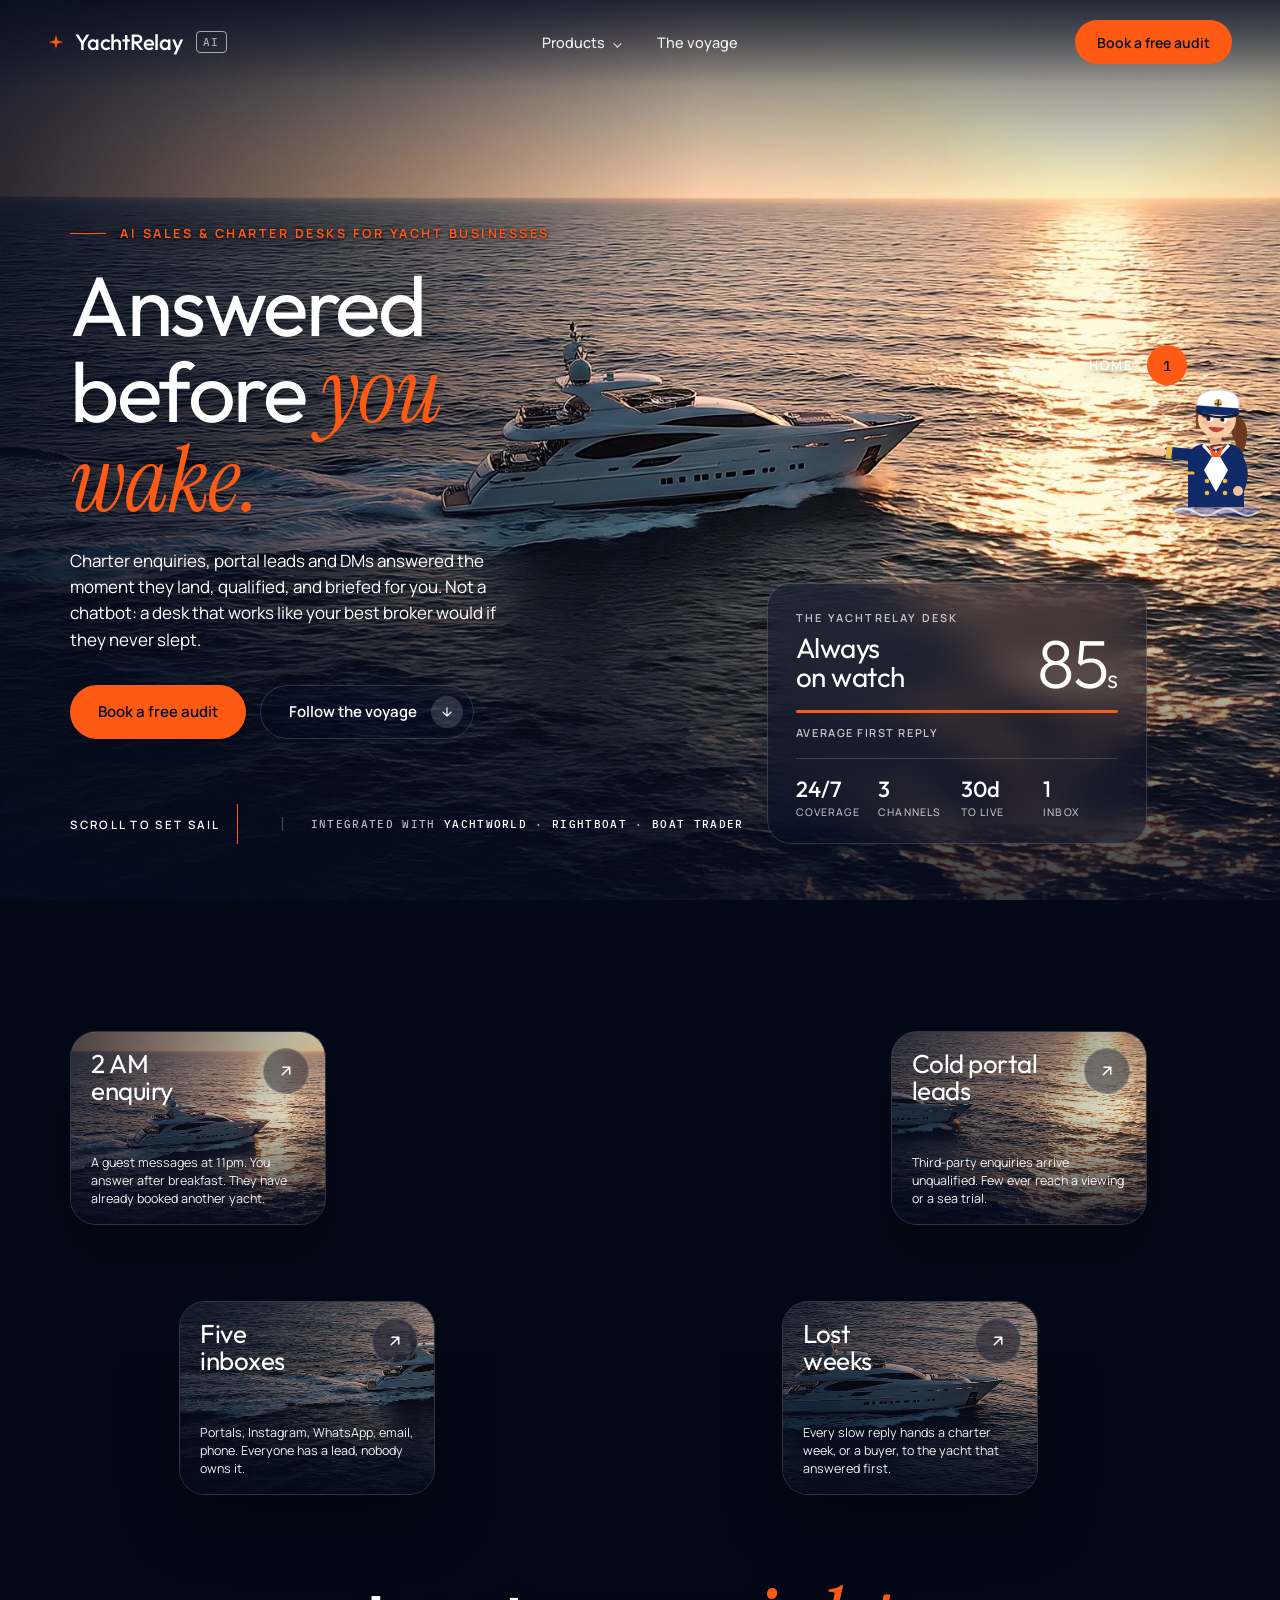
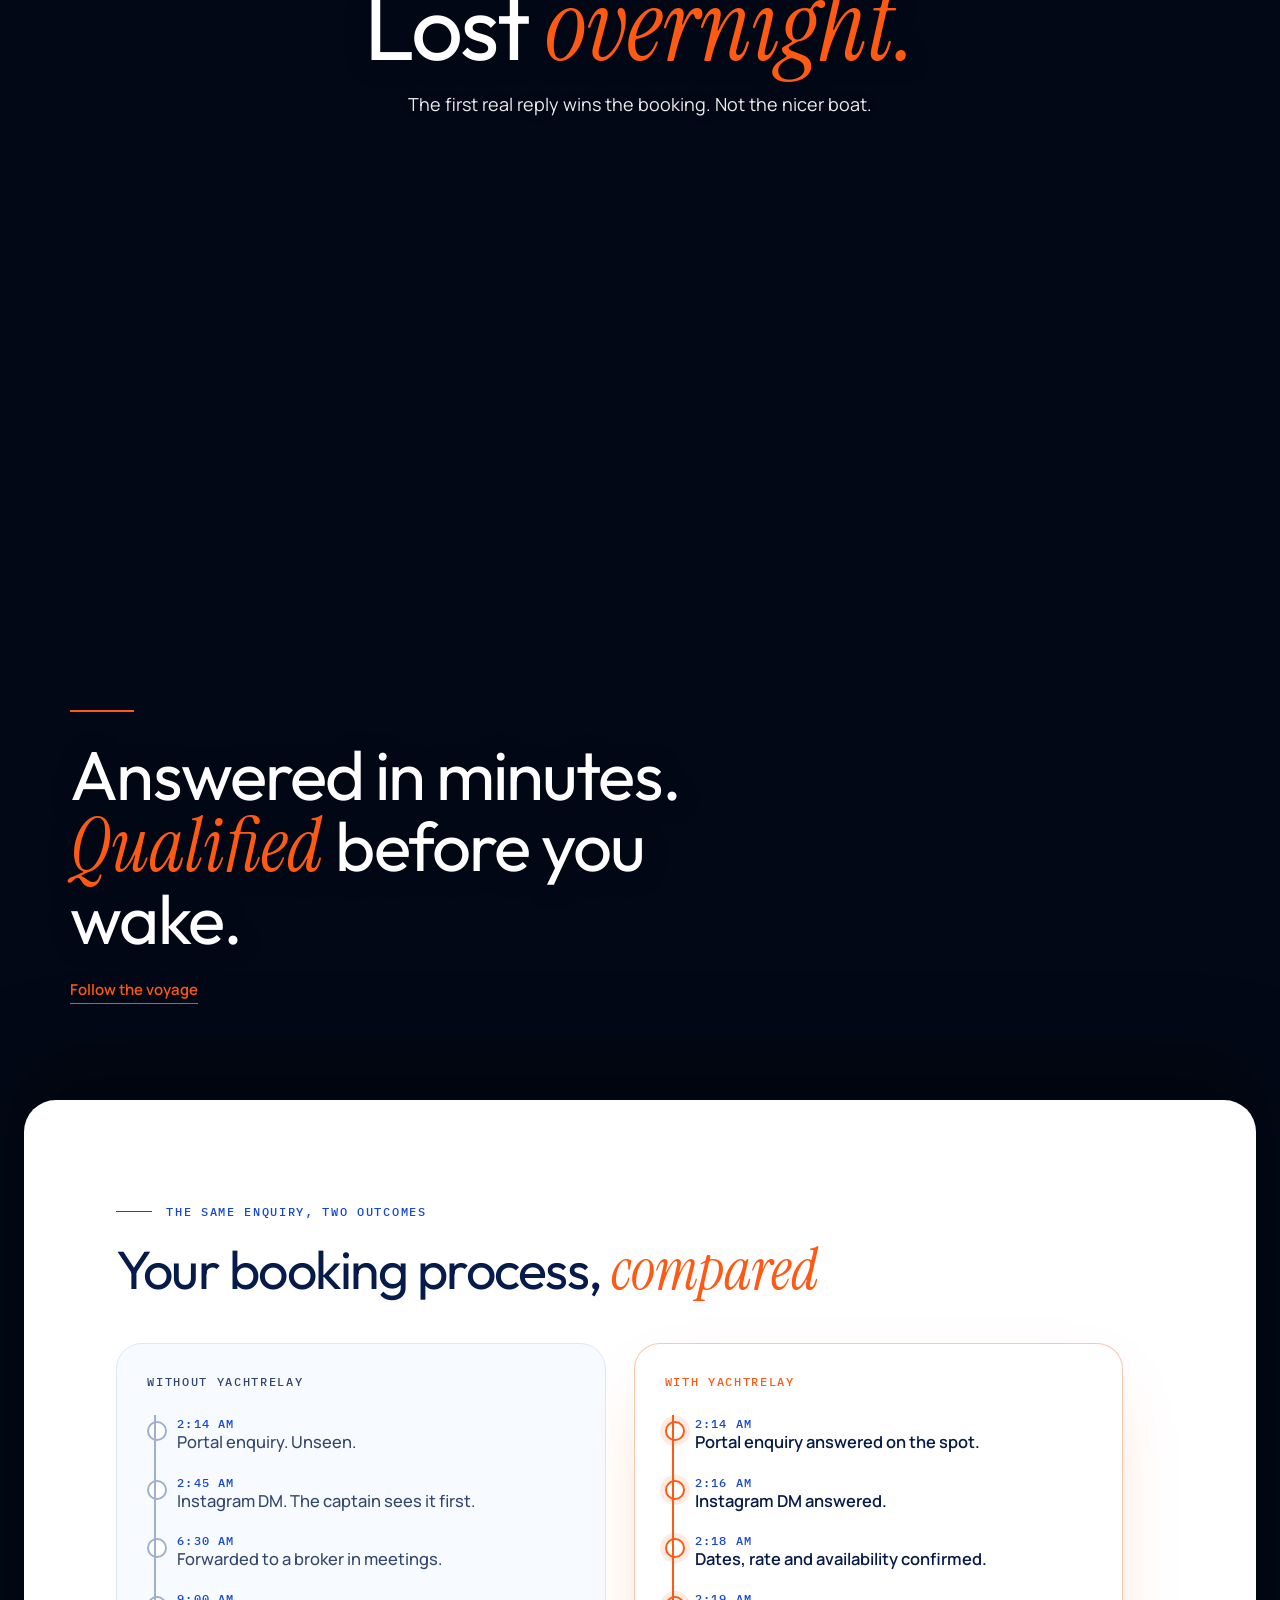
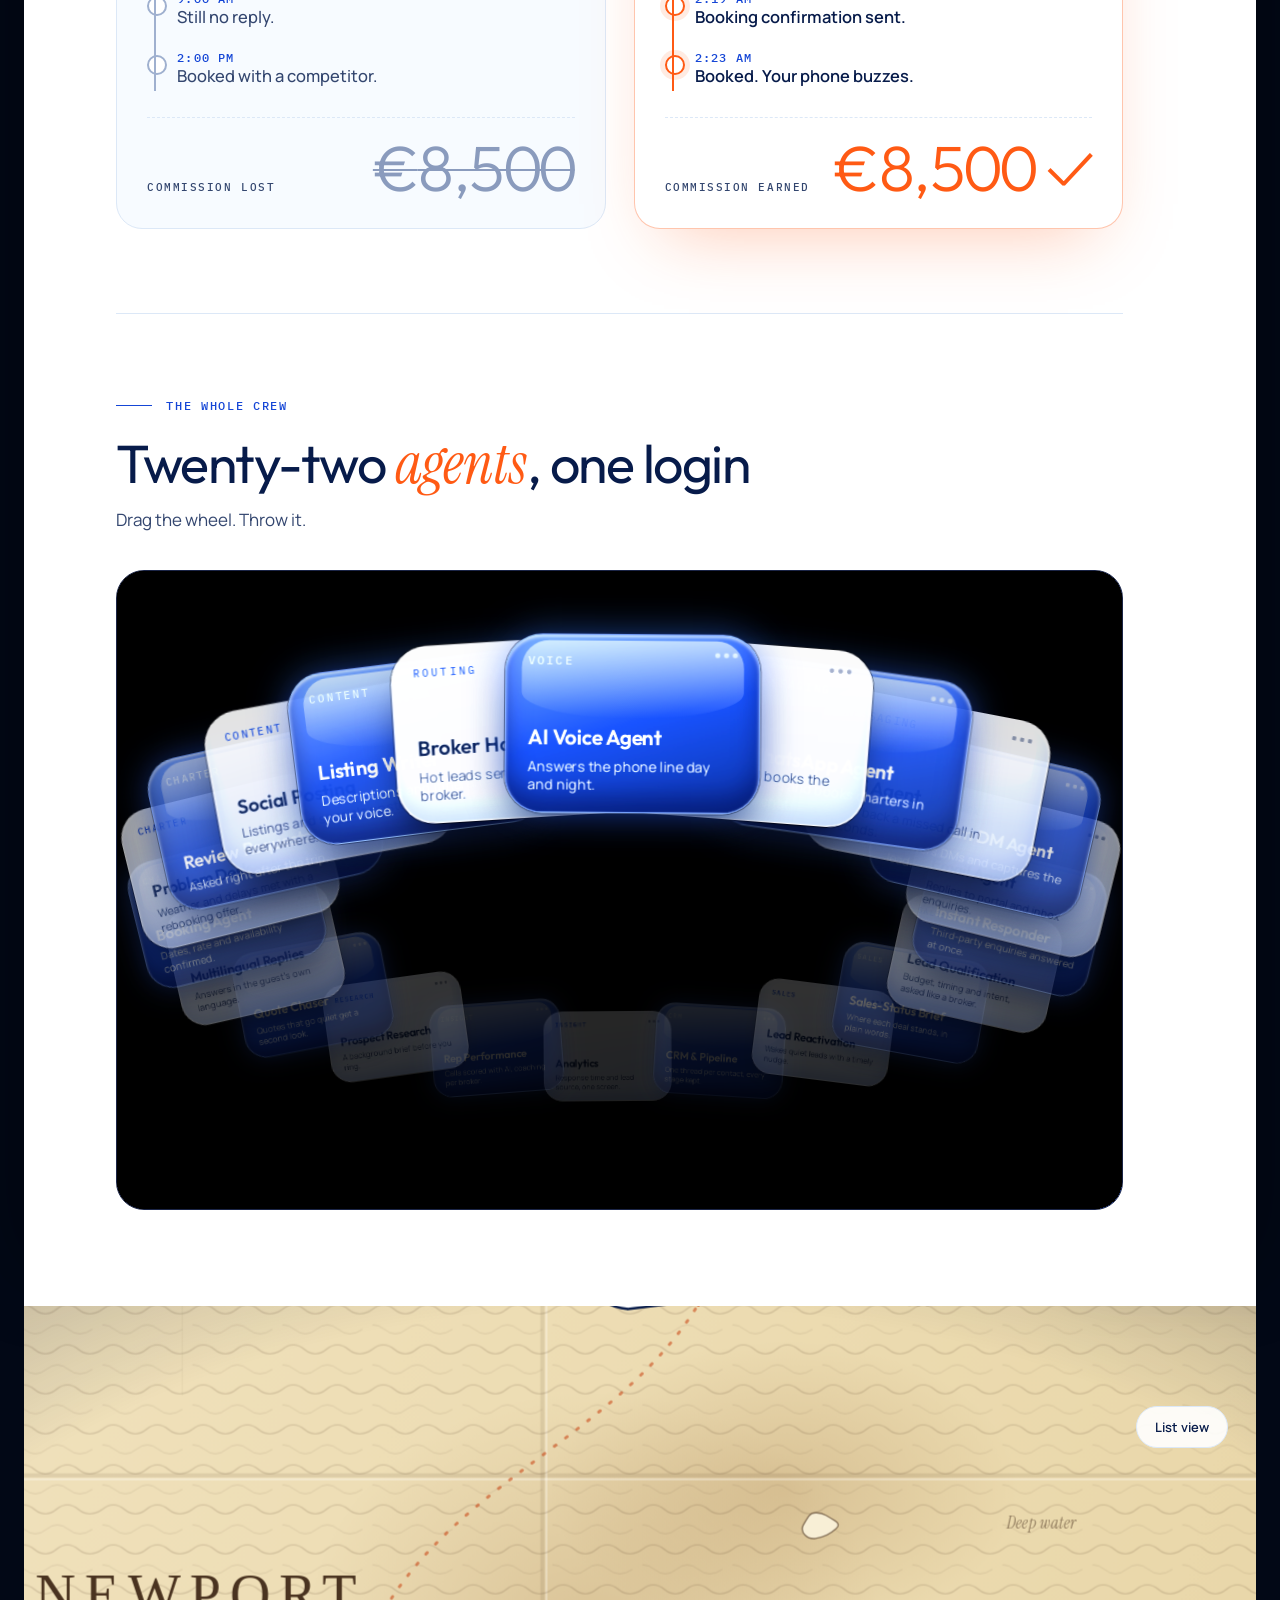
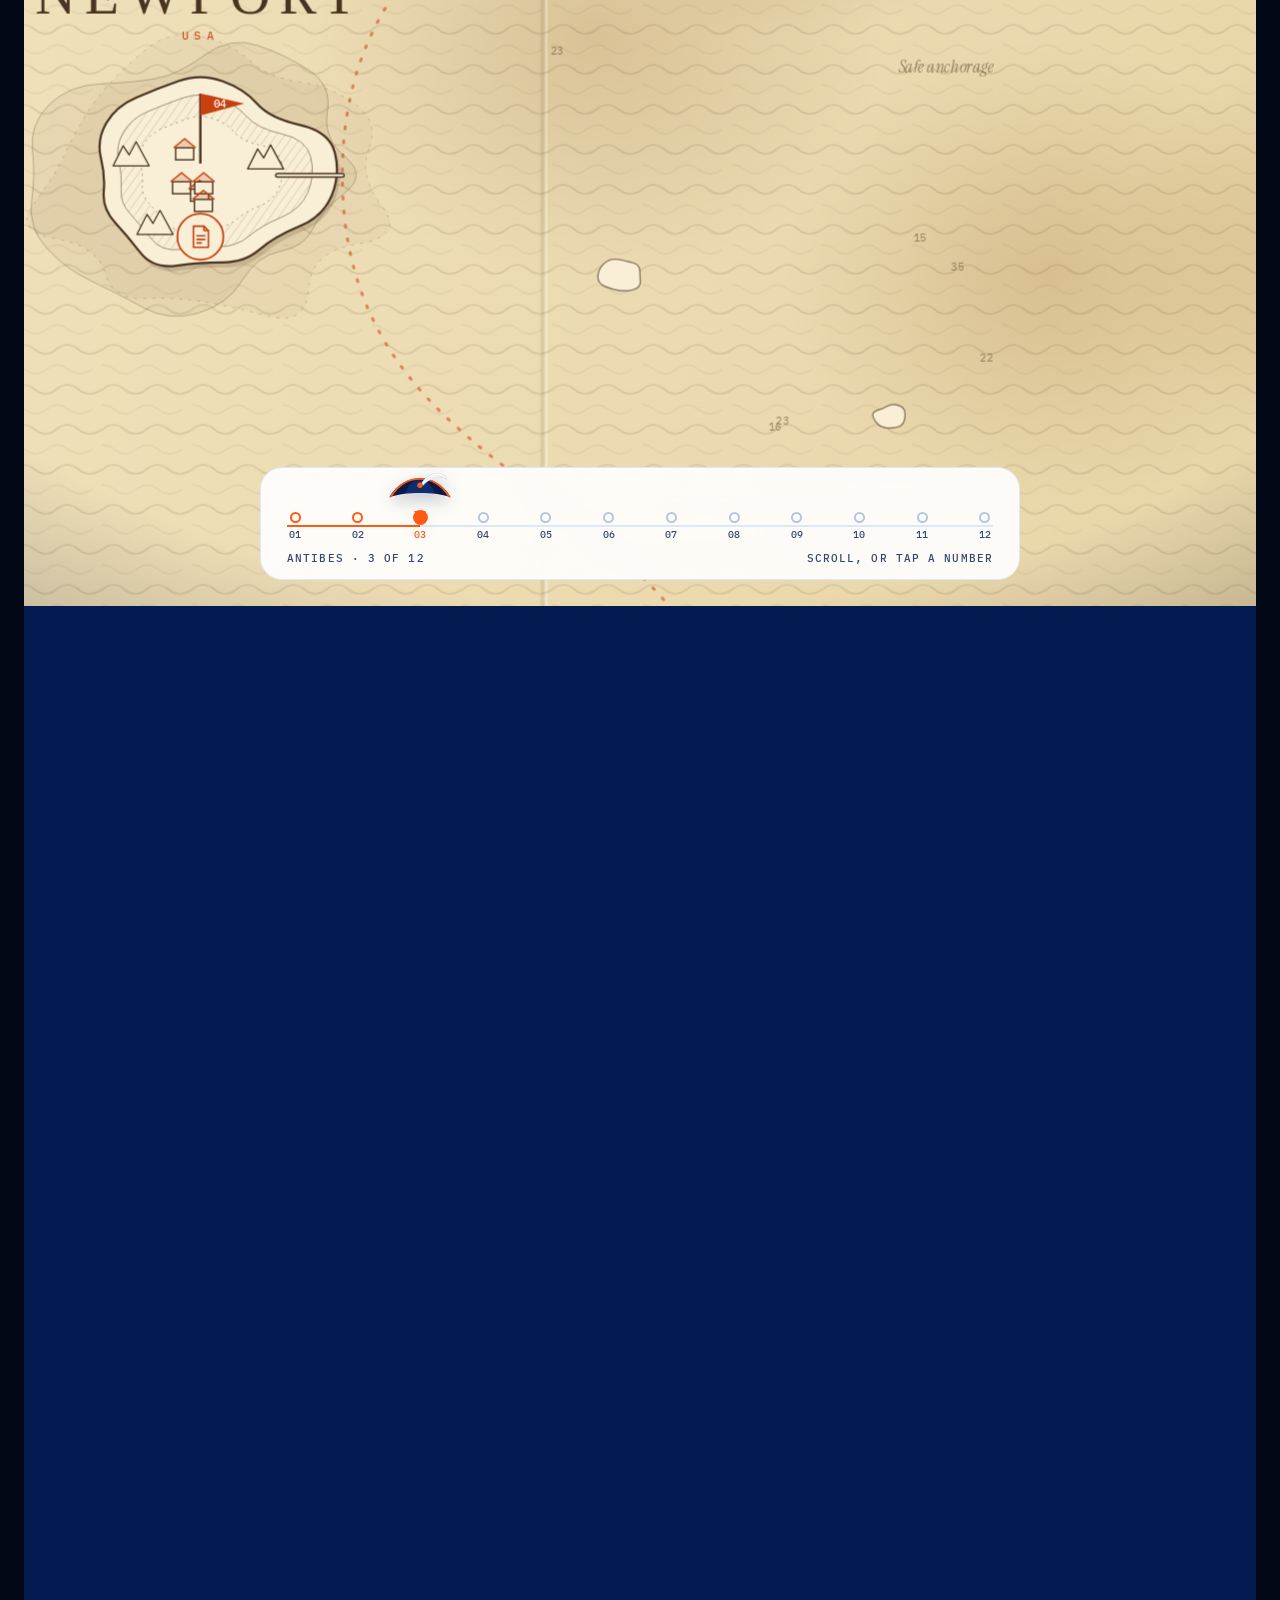
==== commit 4b71465a: "feat: Athens replaces San Diego Co-Authored-By: Claude Sonnet 5.5 <noreply@anthropic.com>" ====
--- a/index.html
+++ b/index.html
@@ -902,7 +902,7 @@
     tags:['Commission protected','Enquiries caught','Call & chat analytics'], go:{t:'See the dashboard', h:'https://dashboard.yachtrelayai.com/'} },
   { name:'Porto Cervo', reg:'Italy', k:'Posting & writing', title:'Everywhere, automatically.', icon:'stall',
     text:'New listings and charter specials posted to Facebook, Instagram, X, LinkedIn and Marketplace. Descriptions, bios and itineraries drafted in your voice.' },
-  { name:'San Diego', reg:'USA', k:'Bespoke website & AI workers', title:'The shop window, rebuilt.', icon:'window',
+  { name:'Athens', reg:'Greece', k:'Bespoke website & AI workers', title:'The shop window, rebuilt.', icon:'window',
     text:'Live inventory and charter pages with availability, built to rank on Google and be cited by AI search, with AI workers behind them. Live in 30 days.' },
   { name:'Cannes', reg:'France', k:'Plugs into what you run', title:'Your portals, your CRM, your inbox.', icon:'anchor', final:true,
     text:'It plugs into the portals above, plus HubSpot, HighLevel, Gmail, Outlook and Calendar. Start with a free 30-minute audit of your enquiry flow.',
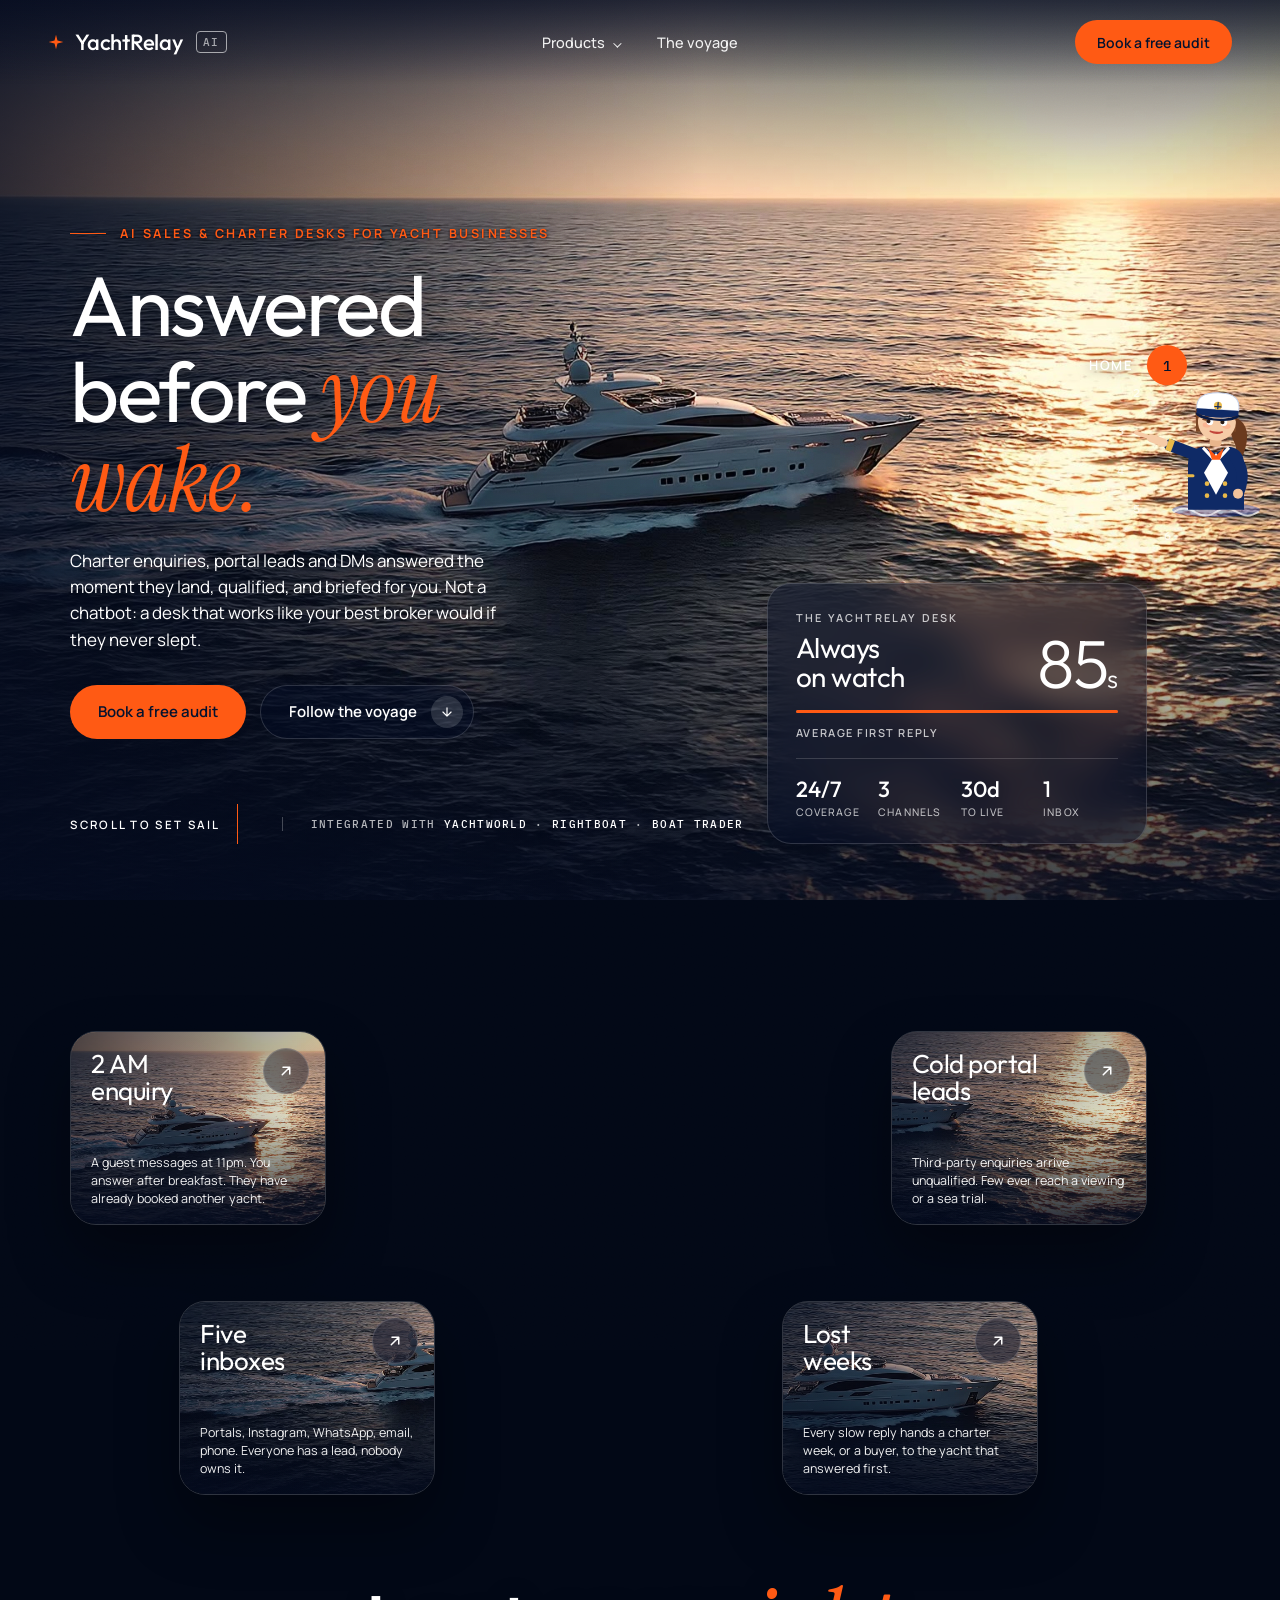
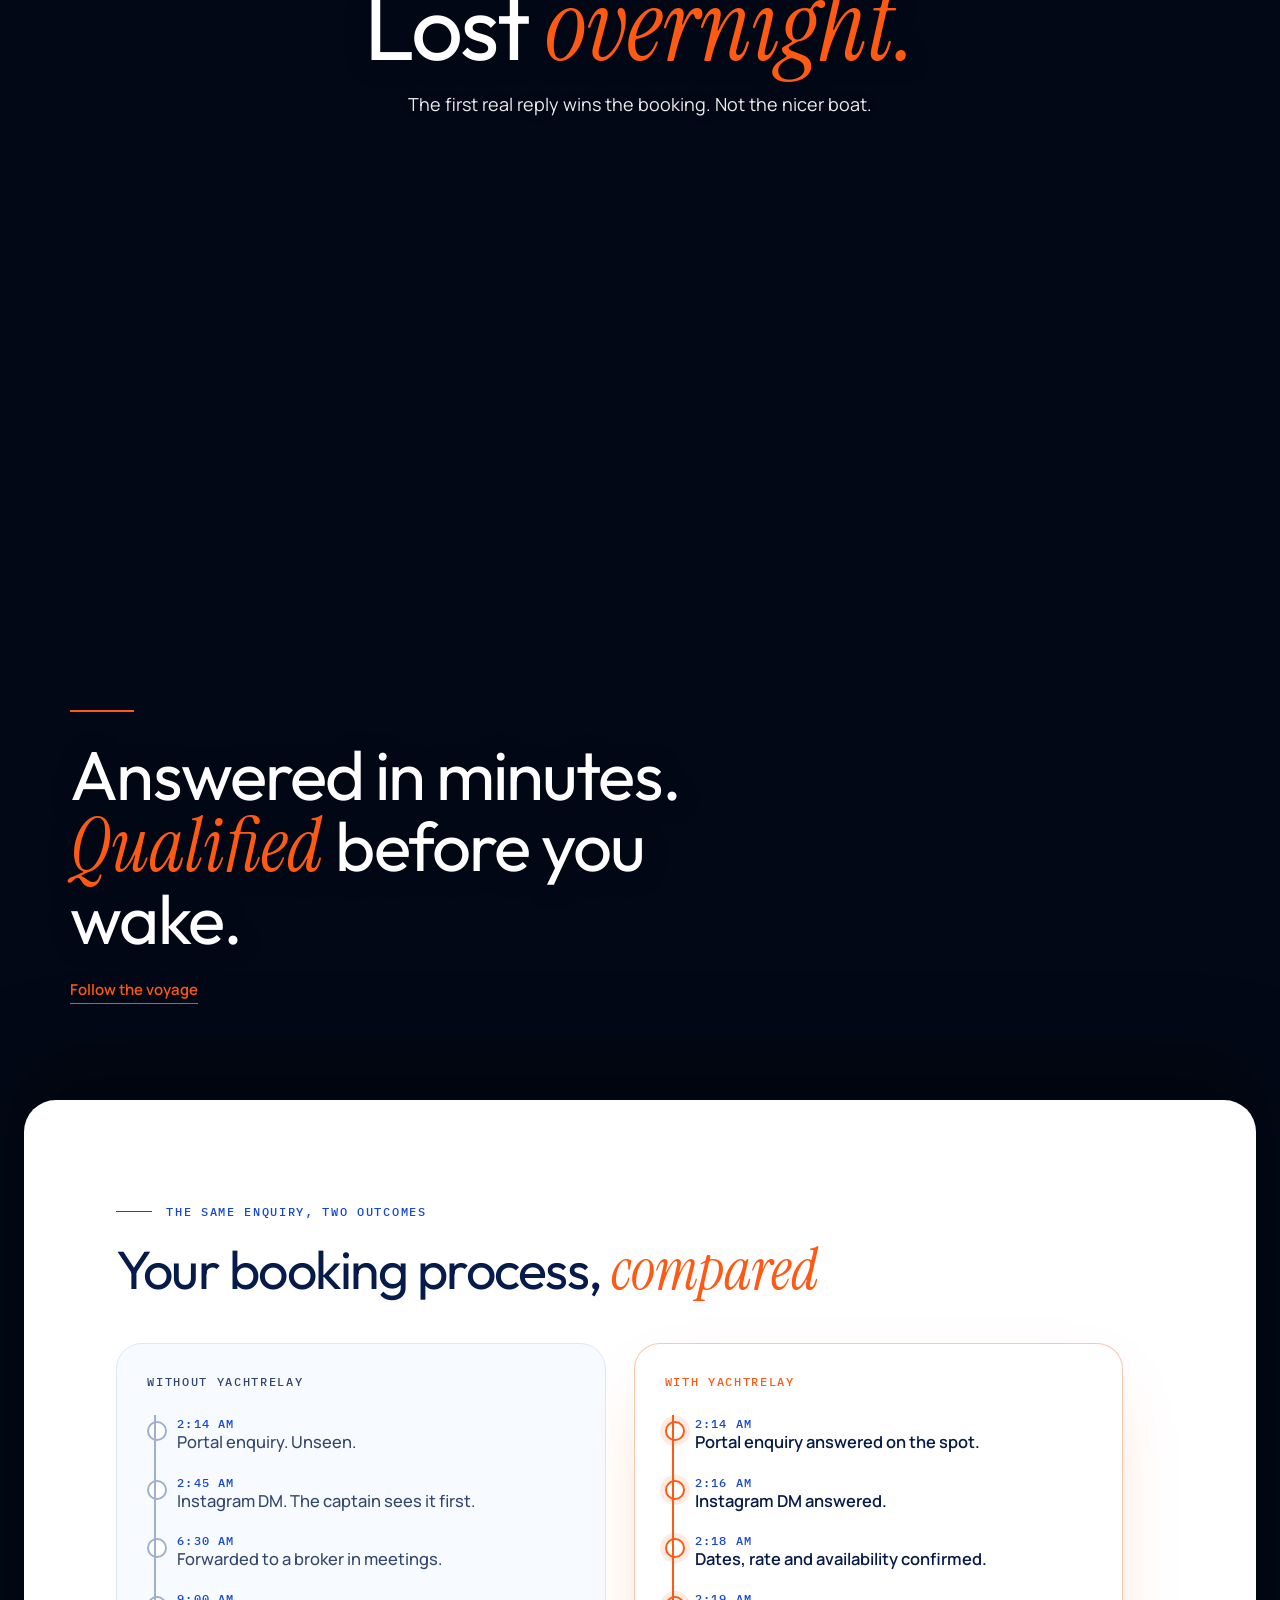
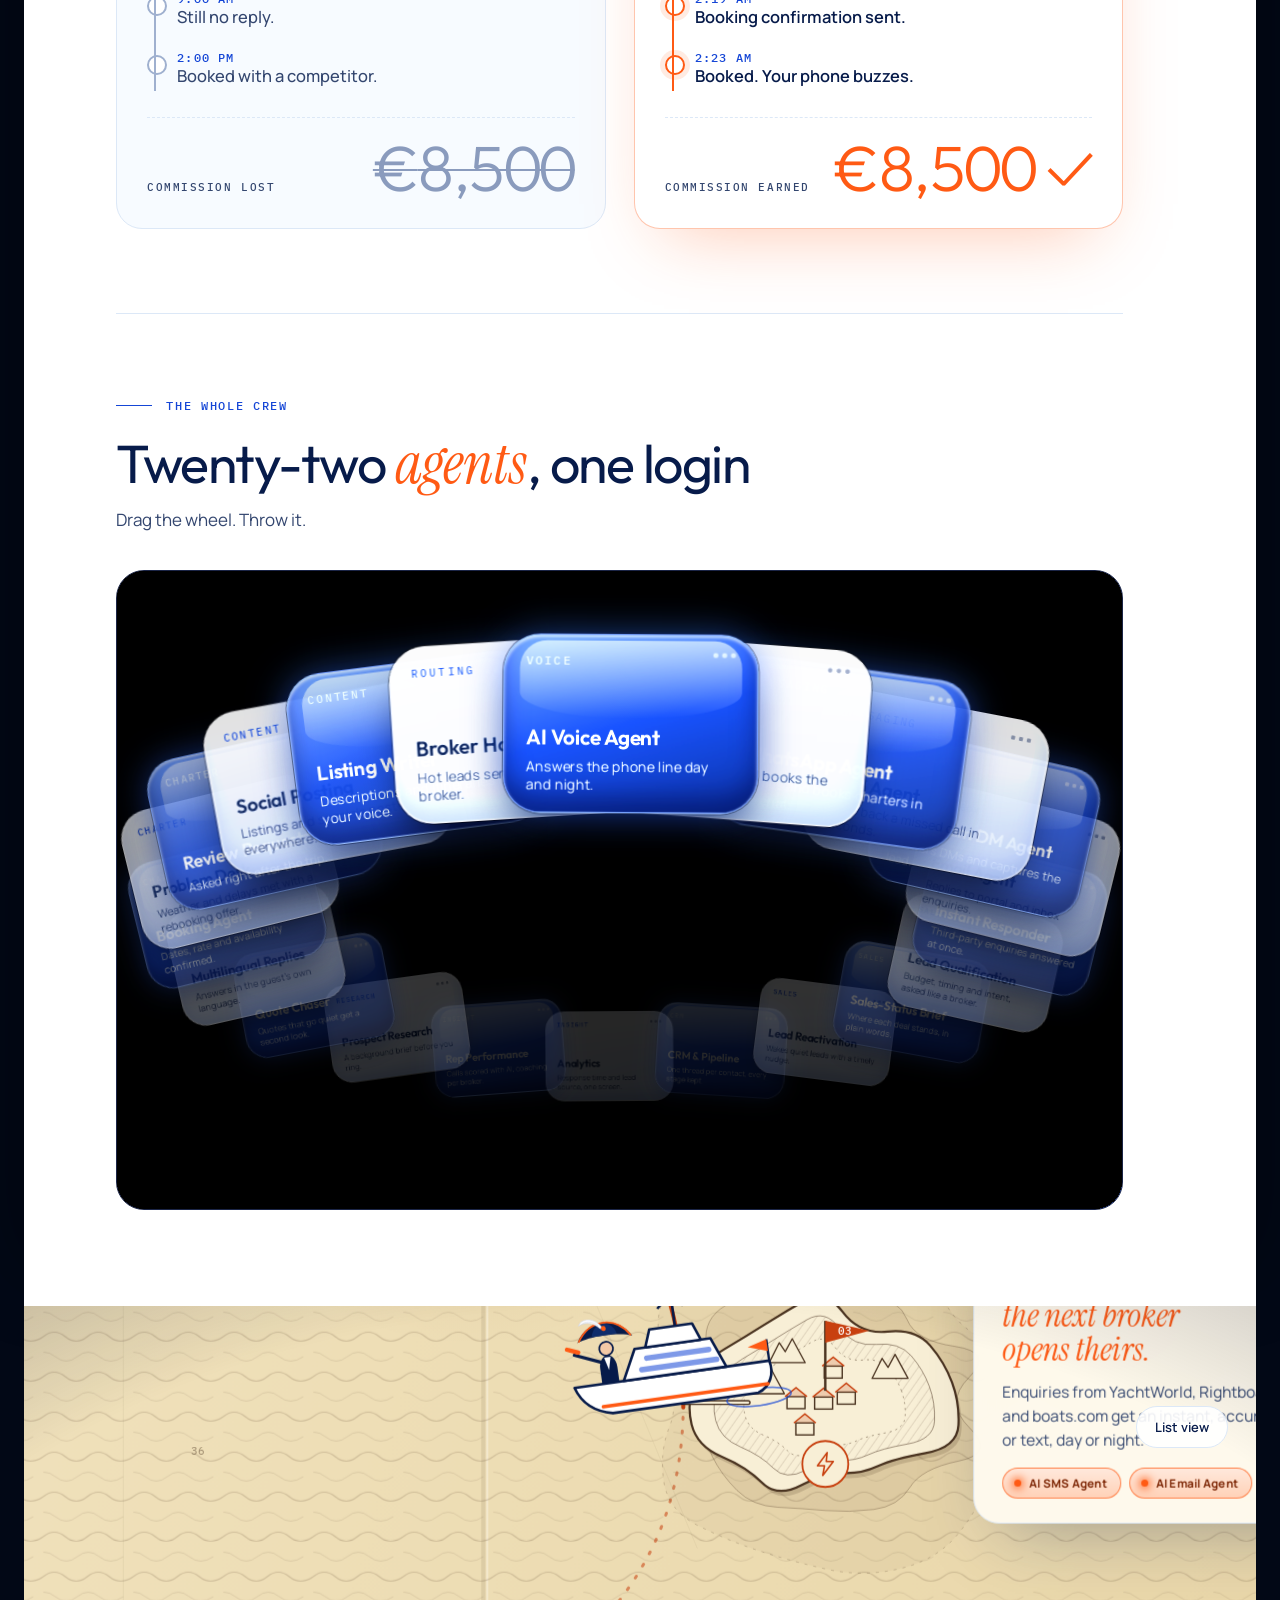
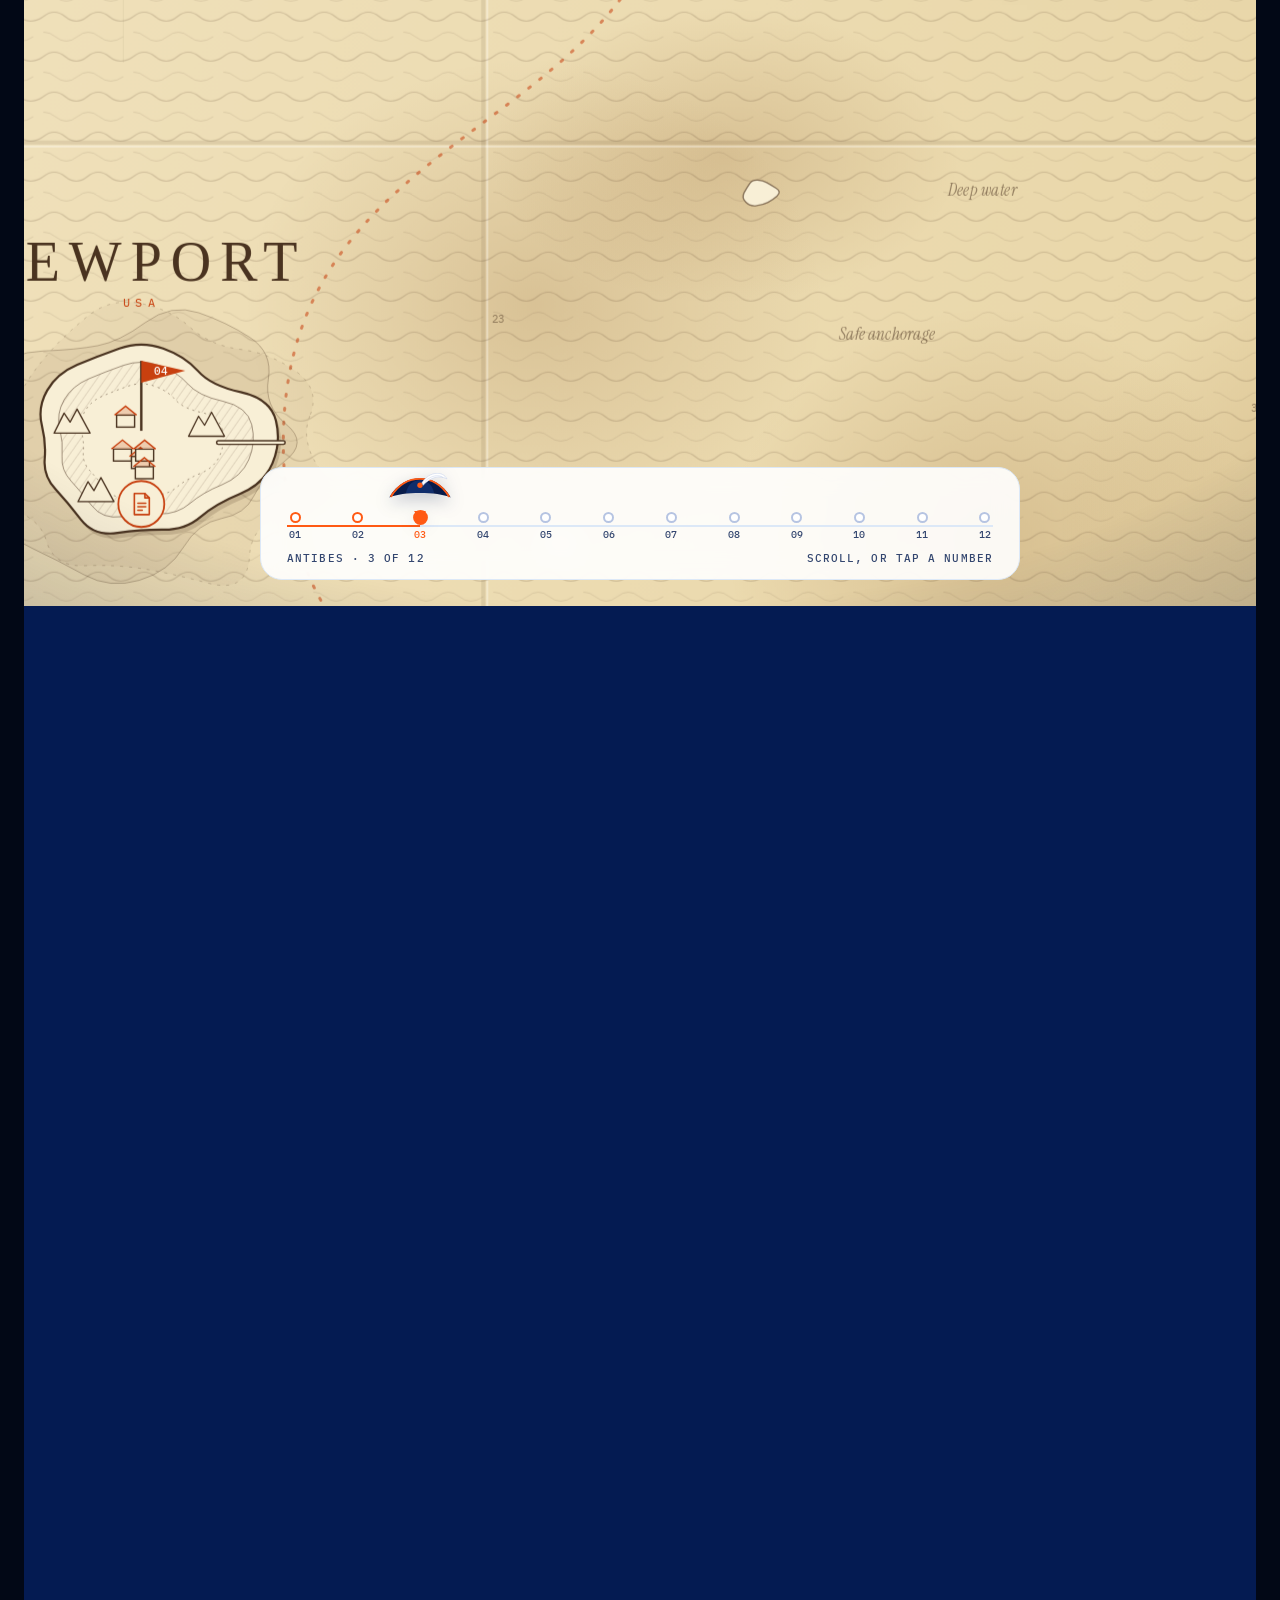
==== commit baf94fd0: "feat: mobile menu, mobile dock chips and links, shorter wheel on phones, all outbound links open in " ====
--- a/index.html
+++ b/index.html
@@ -236,6 +236,12 @@
 #voyage .pc .glow span::before{content:"";position:absolute;left:11px;top:50%;width:7px;height:7px;margin-top:-3.5px;border-radius:50%;background:var(--accent);box-shadow:0 0 8px 2px rgba(255,90,20,.9)}
 #voyage .pc .glow span:nth-child(2){animation-delay:.5s}#voyage .pc .glow span:nth-child(3){animation-delay:1s}#voyage .pc .glow span:nth-child(4){animation-delay:1.5s}
 #voyage .manifest .glow{display:flex;flex-wrap:wrap;gap:8px;margin-top:12px}#voyage .manifest .glow span{font:700 11.5px var(--sans);padding:6px 12px;border-radius:999px;color:#7A2200;background:#FFE9DC;border:1px solid rgba(255,90,20,.6)}
+#voyage .dock .glow span{position:relative;font:700 11px var(--sans);padding:6px 12px 6px 24px;border-radius:999px;color:#7A2200;background:linear-gradient(180deg,#FFE9DC,#FFD2B8);border:1px solid rgba(255,90,20,.7);animation:vglow 2.6s ease-in-out infinite}
+#voyage .dock .glow span::before{content:"";position:absolute;left:10px;top:50%;width:6px;height:6px;margin-top:-3px;border-radius:50%;background:var(--accent);box-shadow:0 0 8px 2px rgba(255,90,20,.9)}
+#voyage .dock .glow{display:flex;flex-wrap:wrap;gap:7px;margin-top:12px}
+#voyage .dock .glow:empty{display:none}
+#voyage .dock .go[hidden]{display:none}
+#voyage .dock .go{display:inline-block;margin-top:12px;font:700 14px var(--sans);color:var(--accent);border-bottom:2px solid var(--accent);padding-bottom:2px}
 #voyage .pc .tags{display:flex;flex-wrap:wrap;gap:7px;margin-top:14px}
 #voyage .pc .tags span{font:600 11px var(--sans);padding:6px 11px;border-radius:999px;border:1px solid var(--hair);background:#fff;color:var(--soft)}
 #voyage .pc .go{display:inline-block;margin-top:16px;font:700 14px var(--sans);color:var(--accent);border-bottom:2px solid var(--accent);padding-bottom:3px}
@@ -340,10 +346,29 @@
 .no-sda .in{opacity:1!important;transform:none!important}
 
 /* ---------- phones ---------- */
+.burger{display:none}
+.mnav{display:none}
 @media (max-width:900px){
   html{scroll-snap-type:none}
+  .burger{display:grid;place-items:center;width:44px;height:44px;margin-left:8px;border-radius:50%;border:1px solid rgba(255,255,255,.28);background:rgba(255,255,255,.1);color:inherit;cursor:pointer;flex-shrink:0}
+  .burger svg{width:22px;height:22px}
+  header{gap:0}.mark{margin-right:auto}
+  header .cta{white-space:nowrap;padding:0 14px;font-size:12.5px}
+  .mark{font-size:18px;gap:8px}.mark small{display:none}
+  .mnav{display:block;position:fixed;left:10px;right:10px;top:76px;z-index:29;padding:8px;border-radius:22px;background:#fff;color:var(--sheet-ink);border:1px solid var(--hair);box-shadow:0 30px 70px -20px rgba(7,27,74,.45);opacity:0;visibility:hidden;transform:translateY(-8px);transition:.25s var(--ease)}
+  body.menu-open .mnav{opacity:1;visibility:visible;transform:none}
+  .mnav a{display:block;padding:14px 16px;border-radius:14px}
+  .mnav a:active{background:var(--paper)}
+  .mnav b{display:block;font:600 16px var(--sans)}
+  .mnav span{display:block;font-size:13.5px;color:var(--soft);margin-top:2px}
+  .roll{height:400px;border-radius:22px}
+  .rc{width:150px;padding:14px 16px;border-radius:26px}
+  #voyage .dock{max-height:52vh;overflow:auto}
+  #voyage .dock p{font-size:13.5px}
+  #voyage .listbtn{padding:12px 18px}
   header{padding:0 18px;height:68px}
   .nav,.dial{display:none}
+  header .cta{margin-left:0}
   .mark{font-size:19px}
   .cta{height:40px;padding:0 16px;font-size:13px}
   .screen{height:auto;min-height:100vh;display:flex;flex-direction:column;justify-content:flex-end;padding:110px 20px 56px}
@@ -418,13 +443,20 @@
       <div class="menu" role="menu">
         <a role="menuitem" href="https://dashboard.yachtrelayai.com/w/bluewake-yachts/ai-receptionist" target="_blank" rel="noopener"><b>AI Communication Agent</b><span>Chat, voice and WhatsApp on one concierge.</span></a>
         <a role="menuitem" href="https://dashboard.yachtrelayai.com/"><b>Broker &amp; Charter Dashboard</b><span>Replies, pipeline, rep performance, AI insight.</span></a>
-        <a role="menuitem" href="#voyage" data-port="9"><b>Bespoke Website and AI Workers</b><span>Live inventory and charter pages, with AI staff to work them.</span></a>
+        <a role="menuitem" href="#voyage" data-port="10"><b>Bespoke Website and AI Workers</b><span>Live inventory and charter pages, with AI staff to work them.</span></a>
       </div>
     </div>
     <a href="#voyage">The voyage</a>
   </nav>
   <a class="cta" href="https://aimamoth-zohomail.zohobookings.in/#/meetSovon">Book a free audit</a>
+  <button class="burger" id="burger" type="button" aria-label="Open menu" aria-expanded="false" aria-controls="mnav"><svg viewBox="0 0 24 24" fill="none" stroke="currentColor" stroke-width="2" stroke-linecap="round" aria-hidden="true"><path d="M4 8h16M4 16h16"/></svg></button>
 </header>
+<nav class="mnav" id="mnav" aria-label="Menu">
+  <a href="https://dashboard.yachtrelayai.com/w/bluewake-yachts/ai-receptionist"><b>AI Communication Agent</b><span>Chat, voice, SMS and WhatsApp on one concierge.</span></a>
+  <a href="https://dashboard.yachtrelayai.com/"><b>Broker &amp; Charter Dashboard</b><span>Replies, pipeline, rep performance, AI insight.</span></a>
+  <a href="#voyage" data-port="10"><b>Bespoke Website and AI Workers</b><span>Live inventory and charter pages, with AI staff to work them.</span></a>
+  <a href="#voyage"><b>The voyage</b><span>Twelve cities, everything we build.</span></a>
+</nav>
 
 <!-- the helm: tricorn in the middle, needle swings to the number of the section you are in -->
 <nav class="dial" id="dial" aria-label="Sections">
@@ -584,7 +616,7 @@
         <div class="ticks" id="vTicks"><div class="fillbar" id="vFill"></div><div class="hat" id="vHat"><svg viewBox="0 0 100 56" aria-hidden="true"><use href="#tricorn"/></svg></div></div>
         <div class="now"><span id="vNowK">Monaco · 1 of 12</span><span>Scroll, or tap a number</span></div>
       </div>
-      <div class="dock" id="vDock" aria-live="polite"><div class="bar"><i id="vDockBar"></i></div><svg class="dh" id="vDockHat" viewBox="0 0 100 56" aria-hidden="true"><use href="#tricorn"/></svg><div class="k" id="vDockK"></div><h3 id="vDockT"></h3><p id="vDockP"></p></div>
+      <div class="dock" id="vDock" aria-live="polite"><div class="bar"><i id="vDockBar"></i></div><svg class="dh" id="vDockHat" viewBox="0 0 100 56" aria-hidden="true"><use href="#tricorn"/></svg><div class="k" id="vDockK"></div><h3 id="vDockT"></h3><p id="vDockP"></p><div class="glow" id="vDockC"></div><a class="go" id="vDockL" hidden></a></div>
     </div>
   </div>
   <div class="manifest" id="vManifest" aria-label="All ports"><h2>The voyage, <em>in list form</em></h2><ol id="vList"></ol></div>
@@ -636,7 +668,7 @@
         <p>AI sales and charter desks for charter operators, brokerages and management houses. Offices in Canada, Switzerland &amp; India.</p>
       </div>
       <div><h4>Navigate</h4><ul><li><a href="#voyage">The voyage</a></li><li><a href="readiness-check.html">Readiness check</a></li><li><a href="#faq">FAQ</a></li></ul></div>
-      <div><h4>Products</h4><ul><li><a href="https://dashboard.yachtrelayai.com/w/bluewake-yachts/ai-receptionist" target="_blank" rel="noopener">AI Communication Agent</a></li><li><a href="https://dashboard.yachtrelayai.com/">Broker &amp; Charter Dashboard</a></li><li><a href="#voyage" data-port="9">Bespoke Website and AI Workers</a></li></ul></div>
+      <div><h4>Products</h4><ul><li><a href="https://dashboard.yachtrelayai.com/w/bluewake-yachts/ai-receptionist" target="_blank" rel="noopener">AI Communication Agent</a></li><li><a href="https://dashboard.yachtrelayai.com/">Broker &amp; Charter Dashboard</a></li><li><a href="#voyage" data-port="10">Bespoke Website and AI Workers</a></li></ul></div>
       <div><h4>Contact</h4><ul><li><a href="mailto:sovon@aimamoth.com">sovon@aimamoth.com</a></li><li><a href="tel:+19175406222">+1 917 540 6222</a></li><li><a href="https://www.linkedin.com/in/sovonshaik/" rel="noopener">LinkedIn</a></li></ul></div>
     </div>
     <div class="word" aria-hidden="true">YachtRelay</div>
@@ -1126,6 +1158,8 @@
     $('vNowK').textContent=`${PORTS[near].name} · ${near+1} of ${N}`;
     $('vDockK').textContent=`${PORTS[near].name} · ${PORTS[near].k}`;$('vDockT').textContent=PORTS[near].title;
     $('vDockP').textContent=PORTS[near].text||(PORTS[near].list||[]).join(' · ');
+    $('vDockC').innerHTML=(PORTS[near].chips||[]).map(x=>`<span>${x}</span>`).join('');
+    const lk=PORTS[near].go||PORTS[near].cta, dl=$('vDockL'); dl.hidden=!lk; if(lk){dl.textContent=lk.t+' \u2192'; dl.href=lk.h; dl.target='_blank'; dl.rel='noopener';}
   }
   const tk=tkEls[near], tr=ticks.getBoundingClientRect(), kr=tk.getBoundingClientRect();
   $('vHat').style.left=(kr.left+kr.width/2-tr.left)+'px'; $('vFill').style.width=(kr.left+kr.width/2-tr.left)+'px';
@@ -1191,6 +1225,20 @@
   e.target.reset();
 });
 </script>
+<script>
+(() => {
+  /* every link that leaves the page, or goes to another page, opens in a new tab; in-page anchors stay put */
+  const newTab = a => { const h = a.getAttribute('href'); if (!h || h[0] === '#' || /^(mailto|tel|javascript):/i.test(h)) return; a.target = '_blank'; a.rel = 'noopener'; };
+  document.querySelectorAll('a[href]').forEach(newTab);
+  /* mobile menu */
+  const b = document.getElementById('burger'), body = document.body;
+  const set = open => { body.classList.toggle('menu-open', open); b.setAttribute('aria-expanded', open); b.setAttribute('aria-label', open ? 'Close menu' : 'Open menu'); };
+  b.addEventListener('click', () => set(!body.classList.contains('menu-open')));
+  document.querySelectorAll('#mnav a').forEach(a => a.addEventListener('click', () => set(false)));
+  addEventListener('keydown', e => { if (e.key === 'Escape') set(false); });
+  document.addEventListener('click', e => { if (body.classList.contains('menu-open') && !e.target.closest('#mnav,#burger')) set(false); });
+})();
+</script>
   <!-- Tawk.to Chat Widget (with 10-second delay) -->
   <script type="text/javascript">
     var Tawk_API=Tawk_API||{}, Tawk_LoadStart=new Date();
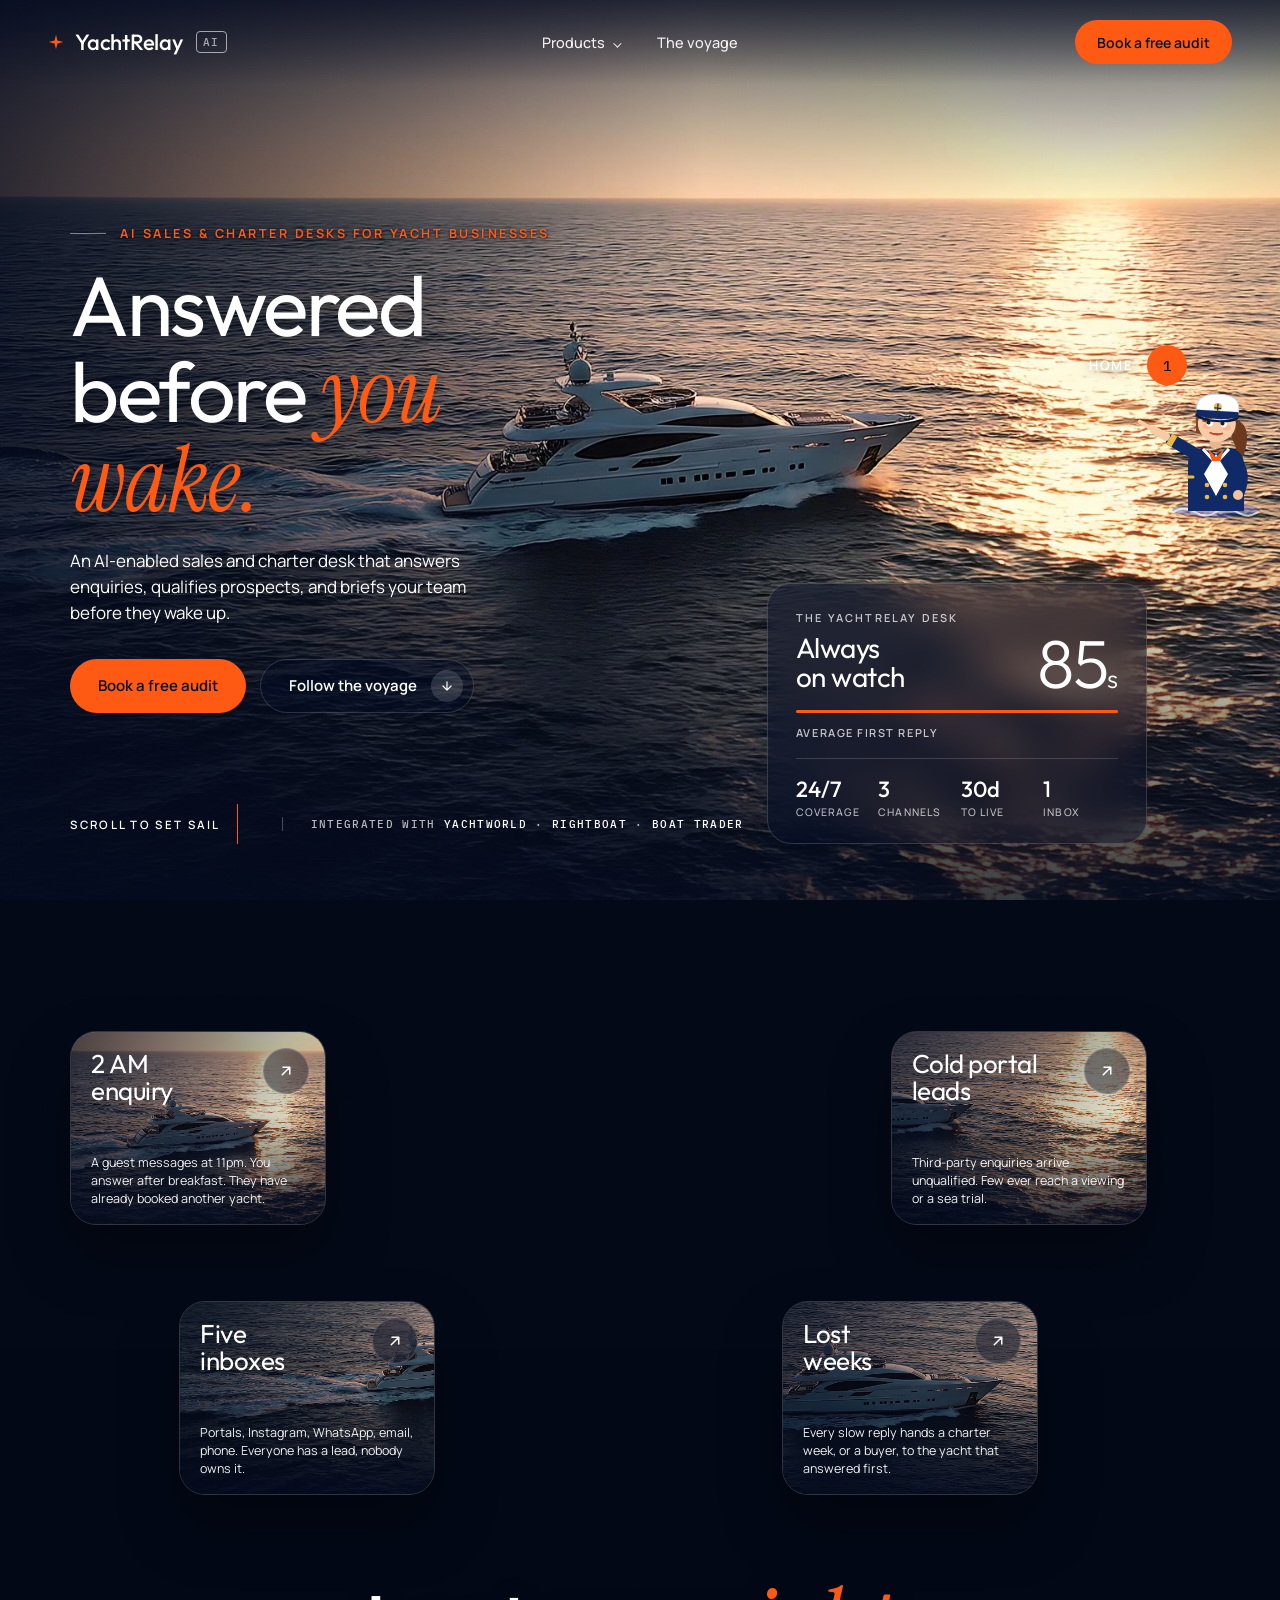
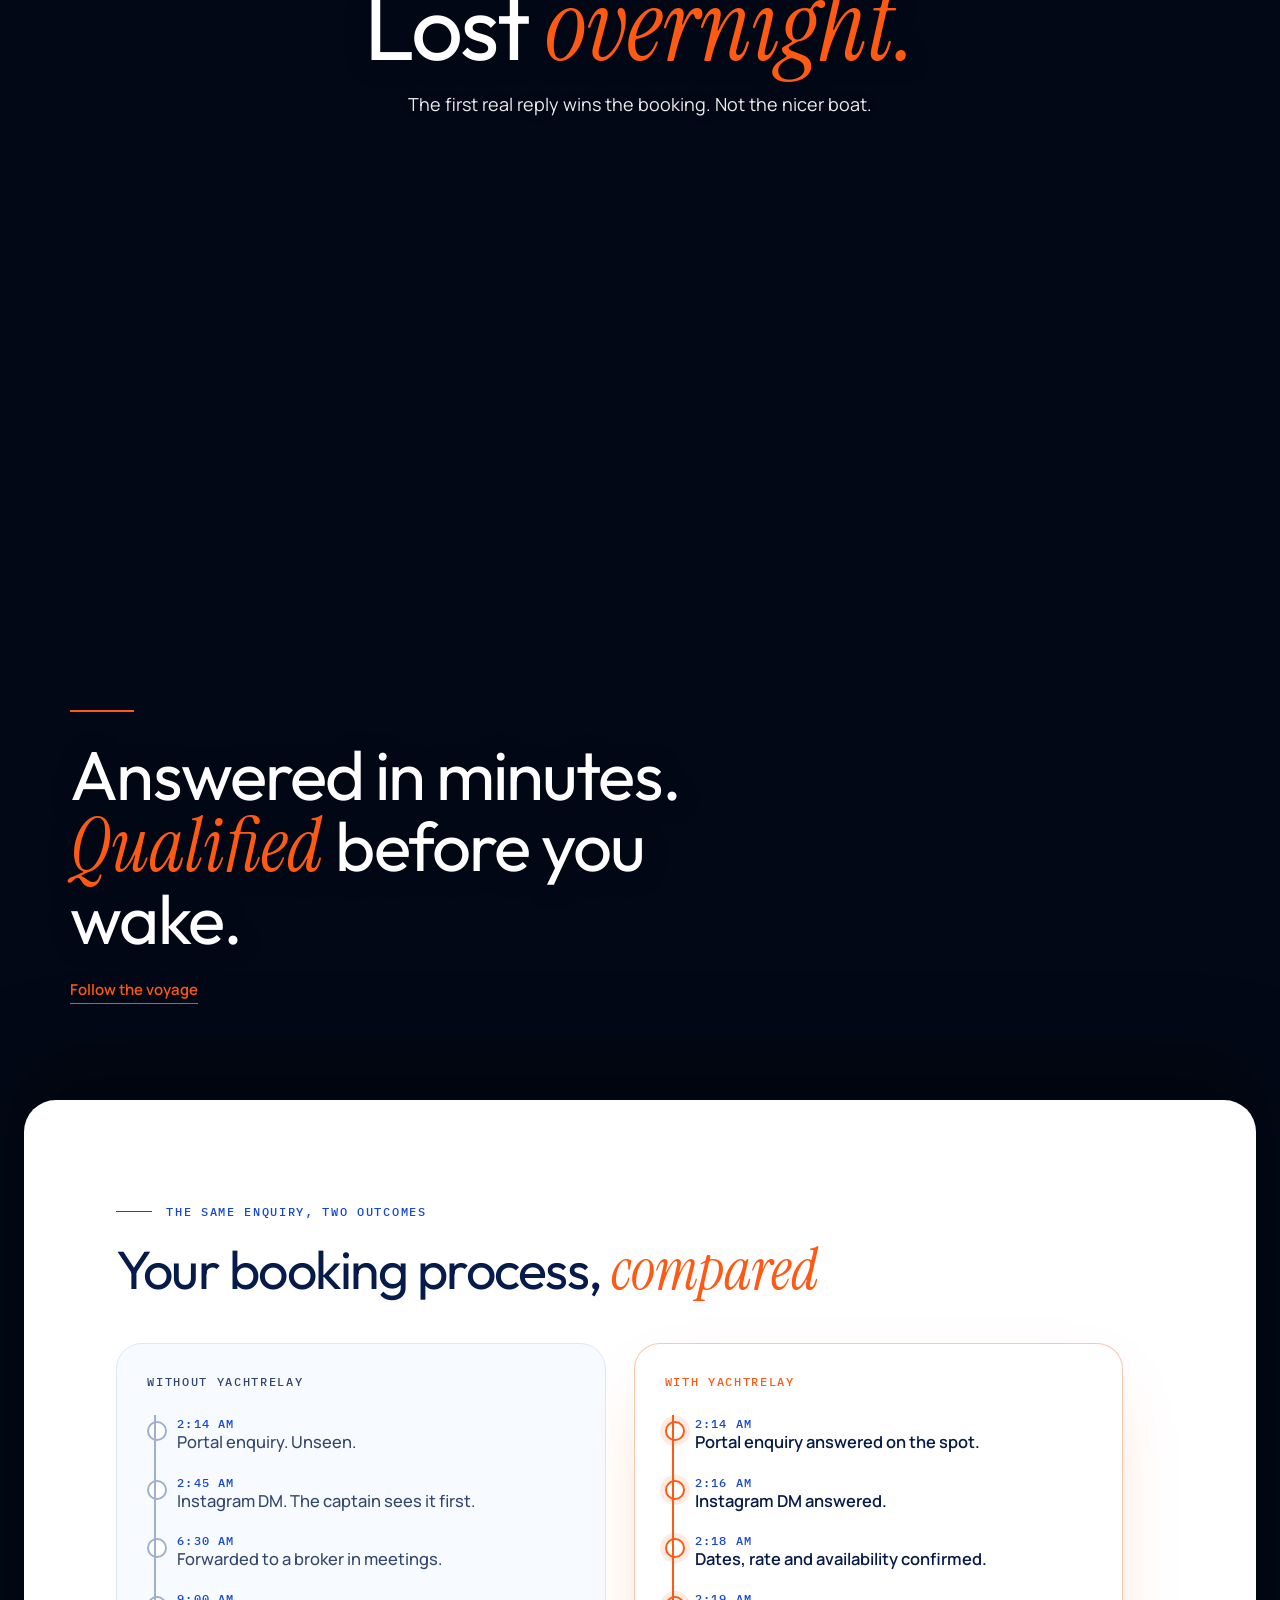
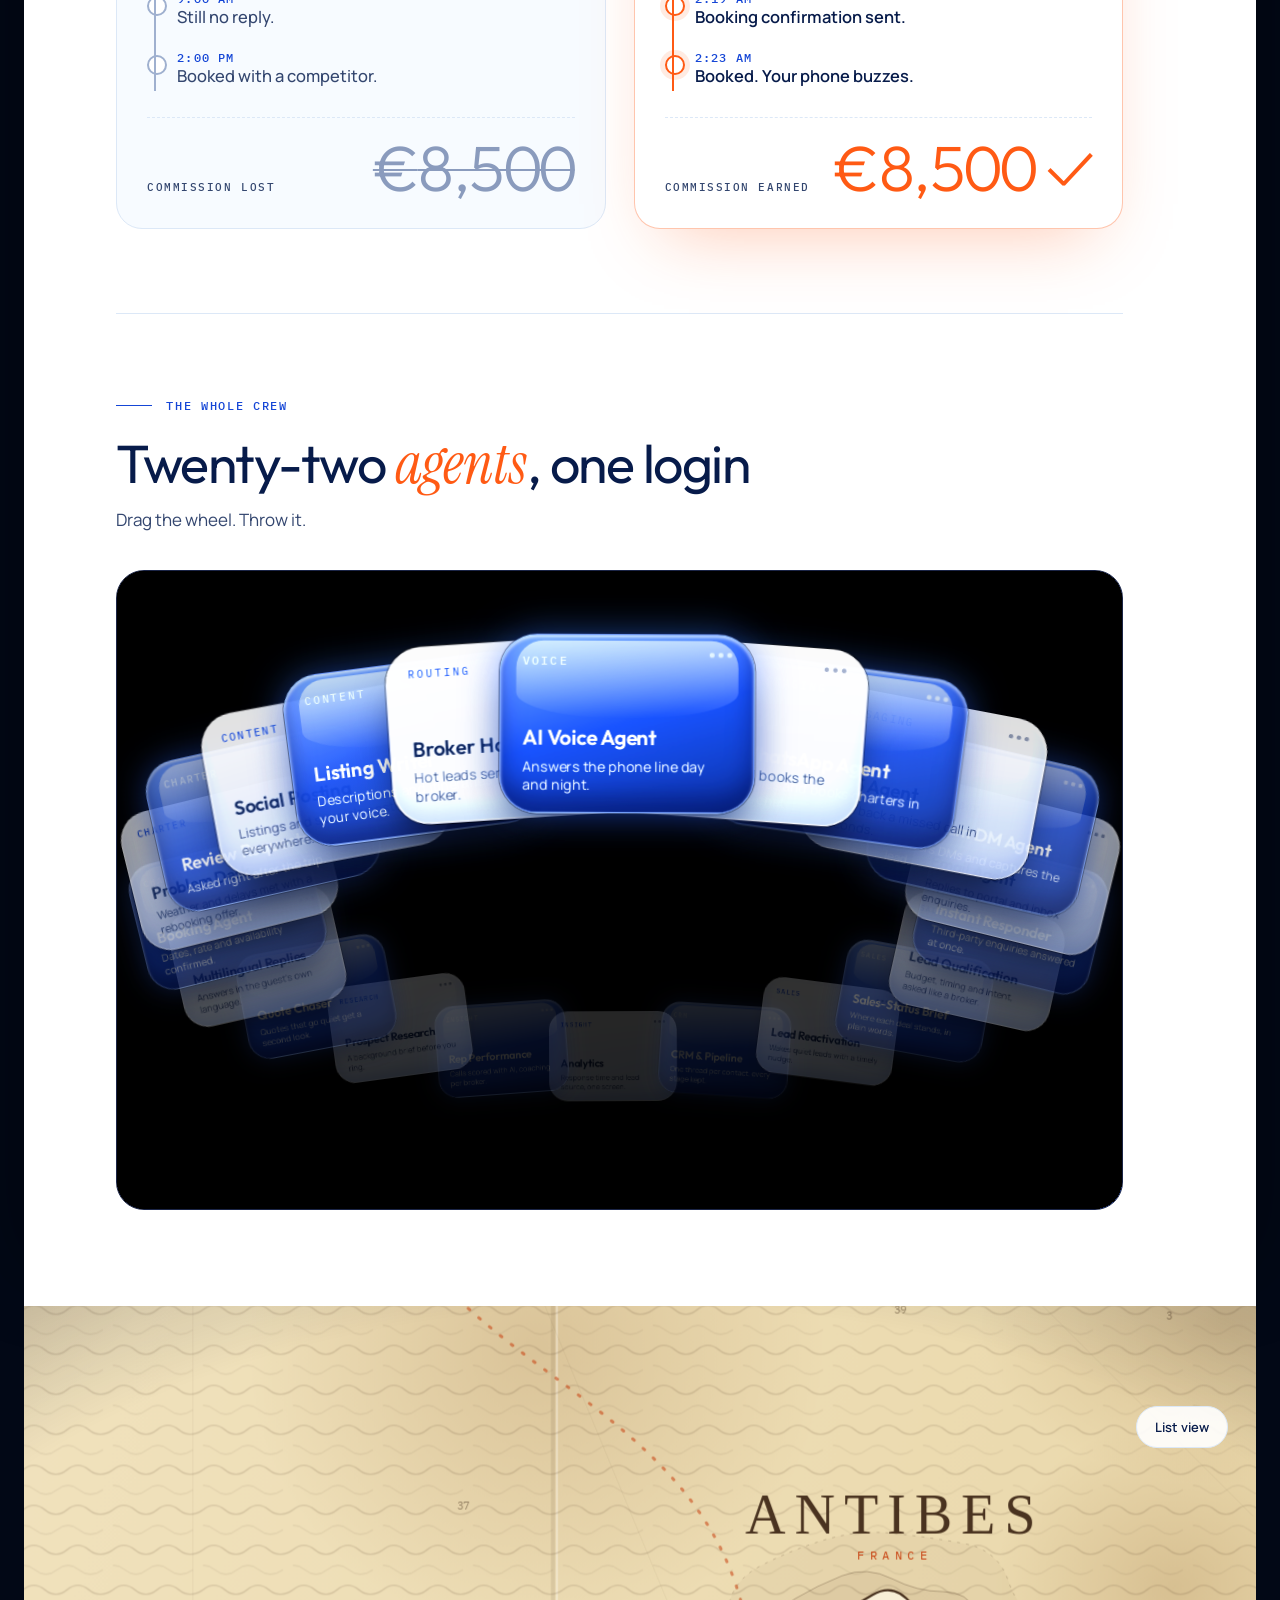
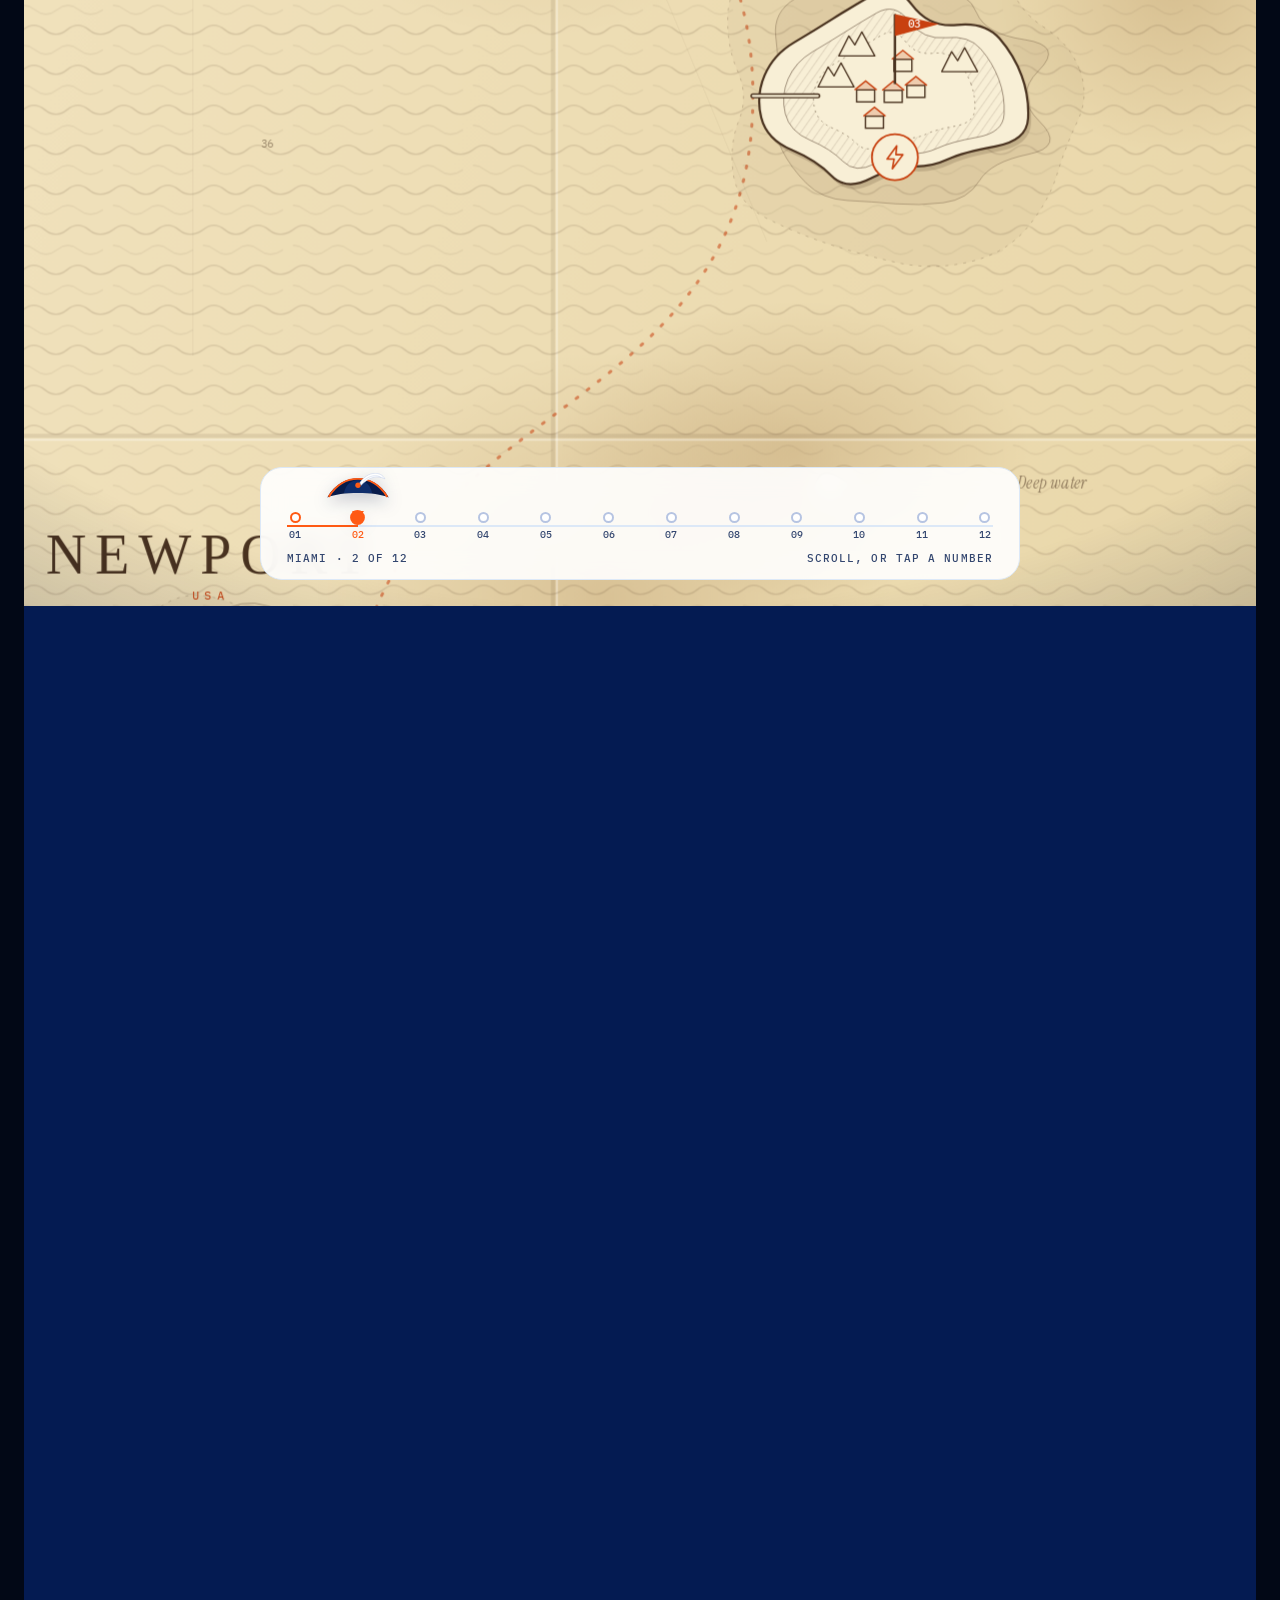
==== commit d3788c32: "feat: replace audit form with enquiry-well grid and booking CTA; new hero subheadline Co-Authored-By" ====
--- a/index.html
+++ b/index.html
@@ -4,12 +4,12 @@
 <meta charset="UTF-8">
 <meta name="viewport" content="width=device-width, initial-scale=1">
 <title>YachtRelay AI — AI Sales &amp; Charter Desks For Yacht Businesses</title>
-<meta name="description" content="Charter enquiries, portal leads and DMs answered the moment they land, qualified and briefed for you. AI sales and charter desks for charter operators, brokerages and management houses.">
+<meta name="description" content="An AI-enabled sales and charter desk that answers enquiries, qualifies prospects, and briefs your team before they wake up. Built for yacht brokers, charter operators and management houses.">
 <meta name="robots" content="index, follow">
 <link rel="canonical" href="https://yachtrelayai.com/">
 <meta property="og:type" content="website">
 <meta property="og:title" content="YachtRelay AI — AI Sales &amp; Charter Desks For Yacht Businesses">
-<meta property="og:description" content="Charter enquiries, portal leads and DMs answered the moment they land, qualified and briefed for you. YachtWorld and Rightboat integrated.">
+<meta property="og:description" content="An AI-enabled sales and charter desk that answers enquiries, qualifies prospects, and briefs your team before they wake up.">
 <meta property="og:image" content="https://yachtrelayai.com/assets/voyage/yacht-poster.jpg">
 <meta name="twitter:card" content="summary_large_image">
 <link rel="icon" type="image/svg+xml" href="assets/img/favicon.svg">
@@ -276,6 +276,20 @@
 #voyage.flat .runway{display:none}
 #voyage.flat .manifest{display:block}
 
+/* ---------- the well: enquiries drawn to one desk ---------- */
+.well{position:relative;min-height:clamp(540px,66vh,680px);border-radius:28px;overflow:hidden;background:radial-gradient(90% 90% at 50% 50%,#071632 0,#03091C 70%);color:#fff;cursor:crosshair;touch-action:pan-y}
+.well canvas{position:absolute;inset:0;width:100%;height:100%;display:block}
+.well .wc{position:relative;max-width:620px;padding:clamp(30px,5vw,68px);pointer-events:none}
+.well .badge{border-color:rgba(255,255,255,.22);color:#CFE0FF;margin-bottom:24px}
+.well h2{color:#fff;font-size:clamp(38px,4.6vw,66px);text-shadow:0 2px 24px rgba(3,9,28,.9)}
+.well p{margin-top:20px;font-size:17px;color:rgba(255,255,255,.72);max-width:500px;text-shadow:0 1px 18px rgba(3,9,28,.95)}
+.well .acts{margin-top:30px;display:flex;gap:22px;flex-wrap:wrap;align-items:center}
+.well .acts a{pointer-events:auto}
+.well .bk{display:inline-flex;align-items:center;height:56px;padding:0 30px;border-radius:999px;background:var(--accent);color:var(--ink);font:600 15px var(--sans);transition:transform .25s var(--ease),box-shadow .25s}
+.well .bk:hover{transform:translateY(-2px);box-shadow:0 16px 34px -12px rgba(255,90,20,.7)}
+.well .rd{font:600 14.5px var(--sans);color:#fff;border-bottom:2px solid var(--accent);padding-bottom:4px}
+.well .rd:hover{color:var(--accent)}
+
 /* ---------- FAQ, reserve, footer ---------- */
 details{border-bottom:1px solid var(--hair)}
 summary{list-style:none;cursor:pointer;display:flex;justify-content:space-between;gap:24px;align-items:center;padding:22px 0;font:400 23px/1.2 var(--display);letter-spacing:-.015em;transition:color .25s}
@@ -389,6 +403,9 @@
   .sheet.a{padding:64px 20px 56px;border-radius:24px 24px 0 0}
   .sheet.b{padding:56px 20px 32px}
   .cmp,.reserve{grid-template-columns:1fr;gap:28px}
+  .well{min-height:560px;border-radius:22px}
+  .well .wc{padding:28px 22px}
+  .well p{font-size:15.5px}
   .months span:nth-child(even){opacity:0}
   .fill{font-size:12px;padding:0 12px}
   .fill span{display:none}
@@ -520,7 +537,7 @@
   <div class="abs hero-copy hero-out">
     <div class="eyebrow ld1">AI sales &amp; charter desks for yacht businesses</div>
     <h1 class="ld2">Answered before <em>you wake.</em></h1>
-    <p class="lede ld3">Charter enquiries, portal leads and DMs answered the moment they land, qualified, and briefed for you. Not a chatbot: a desk that works like your best broker would if they never slept.</p>
+    <p class="lede ld3">An AI-enabled sales and charter desk that answers enquiries, qualifies prospects, and briefs your team before they wake up.</p>
     <div class="btns ld4">
       <a class="pill solid" href="https://aimamoth-zohomail.zohobookings.in/#/meetSovon">Book a free audit</a>
       <a class="pill ghost glass" href="#voyage">Follow the voyage <span class="c"><svg viewBox="0 0 24 24" fill="none" stroke="currentColor" stroke-width="2" stroke-linecap="round" stroke-linejoin="round" aria-hidden="true"><path d="M12 5v14M5 12l7 7 7-7"/></svg></span></a>
@@ -638,42 +655,16 @@
   </div>
 
   <div class="blk last" id="reserve">
-    <div class="reserve">
-      <div data-r>
+    <div class="well" id="well" data-r>
+      <canvas id="wellCv" aria-hidden="true"></canvas>
+      <div class="wc">
         <div class="badge"><i></i>Free 30-minute audit</div>
-        <blockquote>Stop losing charters to a <em>slow</em> reply.</blockquote>
-        <p class="pitch">We walk through your real enquiry flow and show you exactly where it slips.</p>
-        <div class="alt"><a href="https://aimamoth-zohomail.zohobookings.in/#/meetSovon">Book a free audit</a><a href="readiness-check.html">Take the readiness check</a></div>
+        <h2>Every enquiry, <em>drawn to one desk</em>.</h2>
+        <p>Each dot is an enquiry waiting in a portal, a DM, a call or an inbox. Move your cursor and watch them gather in one place. In a free audit we map where yours slip today.</p>
+        <div class="acts"><a class="bk" href="https://aimamoth-zohomail.zohobookings.in/#/meetSovon">Book a free audit</a><a class="rd" href="readiness-check.html">Take the readiness check</a></div>
       </div>
-      <form id="auditForm" novalidate data-r style="--d:.12s">
-        <h3>Get your personalised audit</h3>
-        <div class="fg">
-          <div><label for="fn">First name</label><input id="fn" name="first" autocomplete="given-name" required></div>
-          <div><label for="ln">Last name</label><input id="ln" name="last" autocomplete="family-name"></div>
-          <div><label for="em">Email</label><input id="em" name="email" type="email" autocomplete="email" required></div>
-          <div><label for="ph">Phone</label><input id="ph" name="phone" type="tel" autocomplete="tel"></div>
-          <div class="full"><label for="bt">Your business</label><select id="bt" name="business"><option>Charter company</option><option>Central agent</option><option>Sales brokerage</option><option>Management house</option><option>Other</option></select></div>
-          <div class="full"><label for="ms">Where do enquiries slip today?</label><textarea id="ms" name="message"></textarea></div>
-        </div>
-        <div class="send"><button type="submit">Get my audit</button><span class="priv">Reply within one working day.</span></div>
-        <div id="status" role="status" aria-live="polite"></div>
-      </form>
     </div>
   </div>
-
-  <footer>
-    <div class="fgrid">
-      <div>
-        <div class="fb"><svg viewBox="0 0 24 24" fill="currentColor" aria-hidden="true"><path d="M12 1l2.2 8.8L23 12l-8.8 2.2L12 23l-2.2-8.8L1 12l8.8-2.2z"/></svg>YachtRelay</div>
-        <p>AI sales and charter desks for charter operators, brokerages and management houses. Offices in Canada, Switzerland &amp; India.</p>
-      </div>
-      <div><h4>Navigate</h4><ul><li><a href="#voyage">The voyage</a></li><li><a href="readiness-check.html">Readiness check</a></li><li><a href="#faq">FAQ</a></li></ul></div>
-      <div><h4>Products</h4><ul><li><a href="https://dashboard.yachtrelayai.com/w/bluewake-yachts/ai-receptionist" target="_blank" rel="noopener">AI Communication Agent</a></li><li><a href="https://dashboard.yachtrelayai.com/">Broker &amp; Charter Dashboard</a></li><li><a href="#voyage" data-port="10">Bespoke Website and AI Workers</a></li></ul></div>
-      <div><h4>Contact</h4><ul><li><a href="mailto:sovon@aimamoth.com">sovon@aimamoth.com</a></li><li><a href="tel:+19175406222">+1 917 540 6222</a></li><li><a href="https://www.linkedin.com/in/sovonshaik/" rel="noopener">LinkedIn</a></li></ul></div>
-    </div>
-    <div class="word" aria-hidden="true">YachtRelay</div>
-    <div class="legal"><span>&copy; 2026 YachtRelay AI. All rights reserved.</span><span>Developed by <a href="https://aimamoth.com" rel="noopener"><strong>Aimamoth</strong></a></span></div>
-  </footer>
 </section>
 
 </main>
@@ -1214,18 +1205,57 @@
   addEventListener('pointerdown', e => { if (e.pointerType !== 'mouse') return; ring(e.clientX, e.clientY, true); ring(e.clientX, e.clientY, false); splash(e.clientX, e.clientY, 2, true); kick(); });
 })();
 
-/* audit form: opens the visitor's email app, same as the live site */
-document.getElementById('auditForm').addEventListener('submit', e => {
-  e.preventDefault();
-  const f = new FormData(e.target), st = document.getElementById('status');
-  if (!f.get('first') || !f.get('email')) { st.textContent = 'Please add your first name and email.'; return; }
-  const body = `${f.get('message') || ''}\n\n---\nBusiness: ${f.get('business')}\nPhone: ${f.get('phone') || 'Not provided'}\nEmail: ${f.get('email')}`;
-  location.href = `mailto:sovon@aimamoth.com?subject=${encodeURIComponent('YachtRelay audit request from ' + f.get('first') + ' ' + (f.get('last') || ''))}&body=${encodeURIComponent(body)}`;
-  st.textContent = 'Thank you. Your email app will open with your details ready to send.';
-  e.target.reset();
-});
 </script>
 <script>
+/* the well: a dot grid that bends toward the pointer, like a rubber sheet under a weight */
+(() => {
+const host = document.getElementById('well'), cv = document.getElementById('wellCv'); if (!host || !cv) return;
+const ctx = cv.getContext('2d'), STEP = 26, DPR = Math.min(devicePixelRatio || 1, 2);
+const coarse = matchMedia('(pointer: coarse)').matches, still = matchMedia('(prefers-reduced-motion: reduce)').matches;
+const TAGS = [['YachtWorld',.12,.2],['WhatsApp',.84,.16],['Instagram',.08,.78],['Email',.9,.74],['Phone',.5,.1],['Rightboat',.7,.9],['Boat Trader',.3,.9],['SMS',.94,.46]];
+let W = 0, H = 0, cols = 0, rows = 0, BX, BY, X, Y, G, tagIx = [];
+let tx = 0, ty = 0, px = 0, py = 0, real = false, vis = true, t = 0, last = 0;
+function fit() {
+  W = host.clientWidth; H = host.clientHeight; cv.width = W * DPR; cv.height = H * DPR; ctx.setTransform(DPR, 0, 0, DPR, 0, 0);
+  cols = Math.ceil(W / STEP) + 1; rows = Math.ceil(H / STEP) + 1; const n = cols * rows;
+  BX = new Float32Array(n); BY = new Float32Array(n); X = new Float32Array(n); Y = new Float32Array(n); G = new Float32Array(n);
+  for (let r = 0; r < rows; r++) for (let c = 0; c < cols; c++) { BX[r * cols + c] = c * STEP; BY[r * cols + c] = r * STEP; }
+  tagIx = TAGS.map(([, fx, fy]) => Math.min(rows - 1, Math.round(fy * H / STEP)) * cols + Math.min(cols - 1, Math.round(fx * W / STEP)));
+  if (!px) { px = tx = W * .5; py = ty = H * .5; }
+}
+new ResizeObserver(fit).observe(host); fit();
+new IntersectionObserver(es => vis = es[0].isIntersecting).observe(host);
+if (!coarse) {
+  host.addEventListener('pointerenter', e => { if (e.pointerType === 'mouse') real = true; });
+  host.addEventListener('pointermove', e => { if (e.pointerType !== 'mouse') return; real = true; const b = host.getBoundingClientRect(); tx = e.clientX - b.left; ty = e.clientY - b.top; });
+  host.addEventListener('pointerleave', () => { real = false; });
+}
+function draw(now) {
+  if (!still) requestAnimationFrame(draw);
+  if (!vis && !still) return;
+  t += Math.min(.05, (now - last) / 1000 || .016); last = now;
+  if (!real) { tx = W * (.5 + .34 * Math.sin(t * .7) * Math.cos(t * .23)); ty = H * (.5 + .30 * Math.sin(t * .52 + 1.1)); }
+  px += (tx - px) * .10; py += (ty - py) * .10;
+  const m = Math.min(W, H), SIG = .42 * m, PULL = .30 * m, k = 1 / (2 * SIG * SIG);
+  for (let i = 0, n = cols * rows; i < n; i++) {
+    const dx = px - BX[i], dy = py - BY[i], d = Math.hypot(dx, dy) || 1e-4, g = Math.exp(-d * d * k), mv = Math.min(g * PULL, d * .97);
+    G[i] = g; X[i] = BX[i] + dx / d * mv; Y[i] = BY[i] + dy / d * mv;
+  }
+  ctx.clearRect(0, 0, W, H); ctx.lineWidth = 1;
+  for (let r = 0; r < rows; r++) for (let c = 0; c < cols; c++) {
+    const i = r * cols + c;
+    if (c < cols - 1) { const a = (G[i] + G[i + 1]) / 2; if (a >= .004) { ctx.strokeStyle = 'rgba(255,90,20,' + (.04 + a * .62).toFixed(3) + ')'; ctx.beginPath(); ctx.moveTo(X[i], Y[i]); ctx.lineTo(X[i + 1], Y[i + 1]); ctx.stroke(); } }
+    if (r < rows - 1) { const j = i + cols, a = (G[i] + G[j]) / 2; if (a >= .004) { ctx.strokeStyle = 'rgba(255,90,20,' + (.04 + a * .62).toFixed(3) + ')'; ctx.beginPath(); ctx.moveTo(X[i], Y[i]); ctx.lineTo(X[j], Y[j]); ctx.stroke(); } }
+  }
+  for (let i = 0, n = cols * rows; i < n; i++) { ctx.fillStyle = 'rgba(255,255,255,' + (.16 + G[i] * .62).toFixed(3) + ')'; ctx.beginPath(); ctx.arc(X[i], Y[i], .9 + G[i] * 1.9, 0, 6.2832); ctx.fill(); }
+  ctx.font = '500 10.5px "IBM Plex Mono",monospace'; ctx.textBaseline = 'middle';
+  TAGS.forEach(([name], q) => { const i = tagIx[q]; ctx.fillStyle = 'rgba(255,180,138,' + (.22 + G[i] * .75).toFixed(3) + ')'; ctx.beginPath(); ctx.arc(X[i], Y[i], 2.6 + G[i] * 2, 0, 6.2832); ctx.fill(); ctx.fillText(name.toUpperCase(), X[i] + 9, Y[i] - 9); });
+  ctx.strokeStyle = 'rgba(255,90,20,.9)'; ctx.lineWidth = 1.4; ctx.beginPath(); ctx.arc(px, py, 7 + Math.sin(t * 3) * 1.5, 0, 6.2832); ctx.stroke();
+  ctx.fillStyle = 'rgba(255,255,255,.85)'; ctx.fillText('YOUR DESK', px + 14, py + 1);
+}
+requestAnimationFrame(draw);
+})();
+
 (() => {
   /* every link that leaves the page, or goes to another page, opens in a new tab; in-page anchors stay put */
   const newTab = a => { const h = a.getAttribute('href'); if (!h || h[0] === '#' || /^(mailto|tel|javascript):/i.test(h)) return; a.target = '_blank'; a.rel = 'noopener'; };
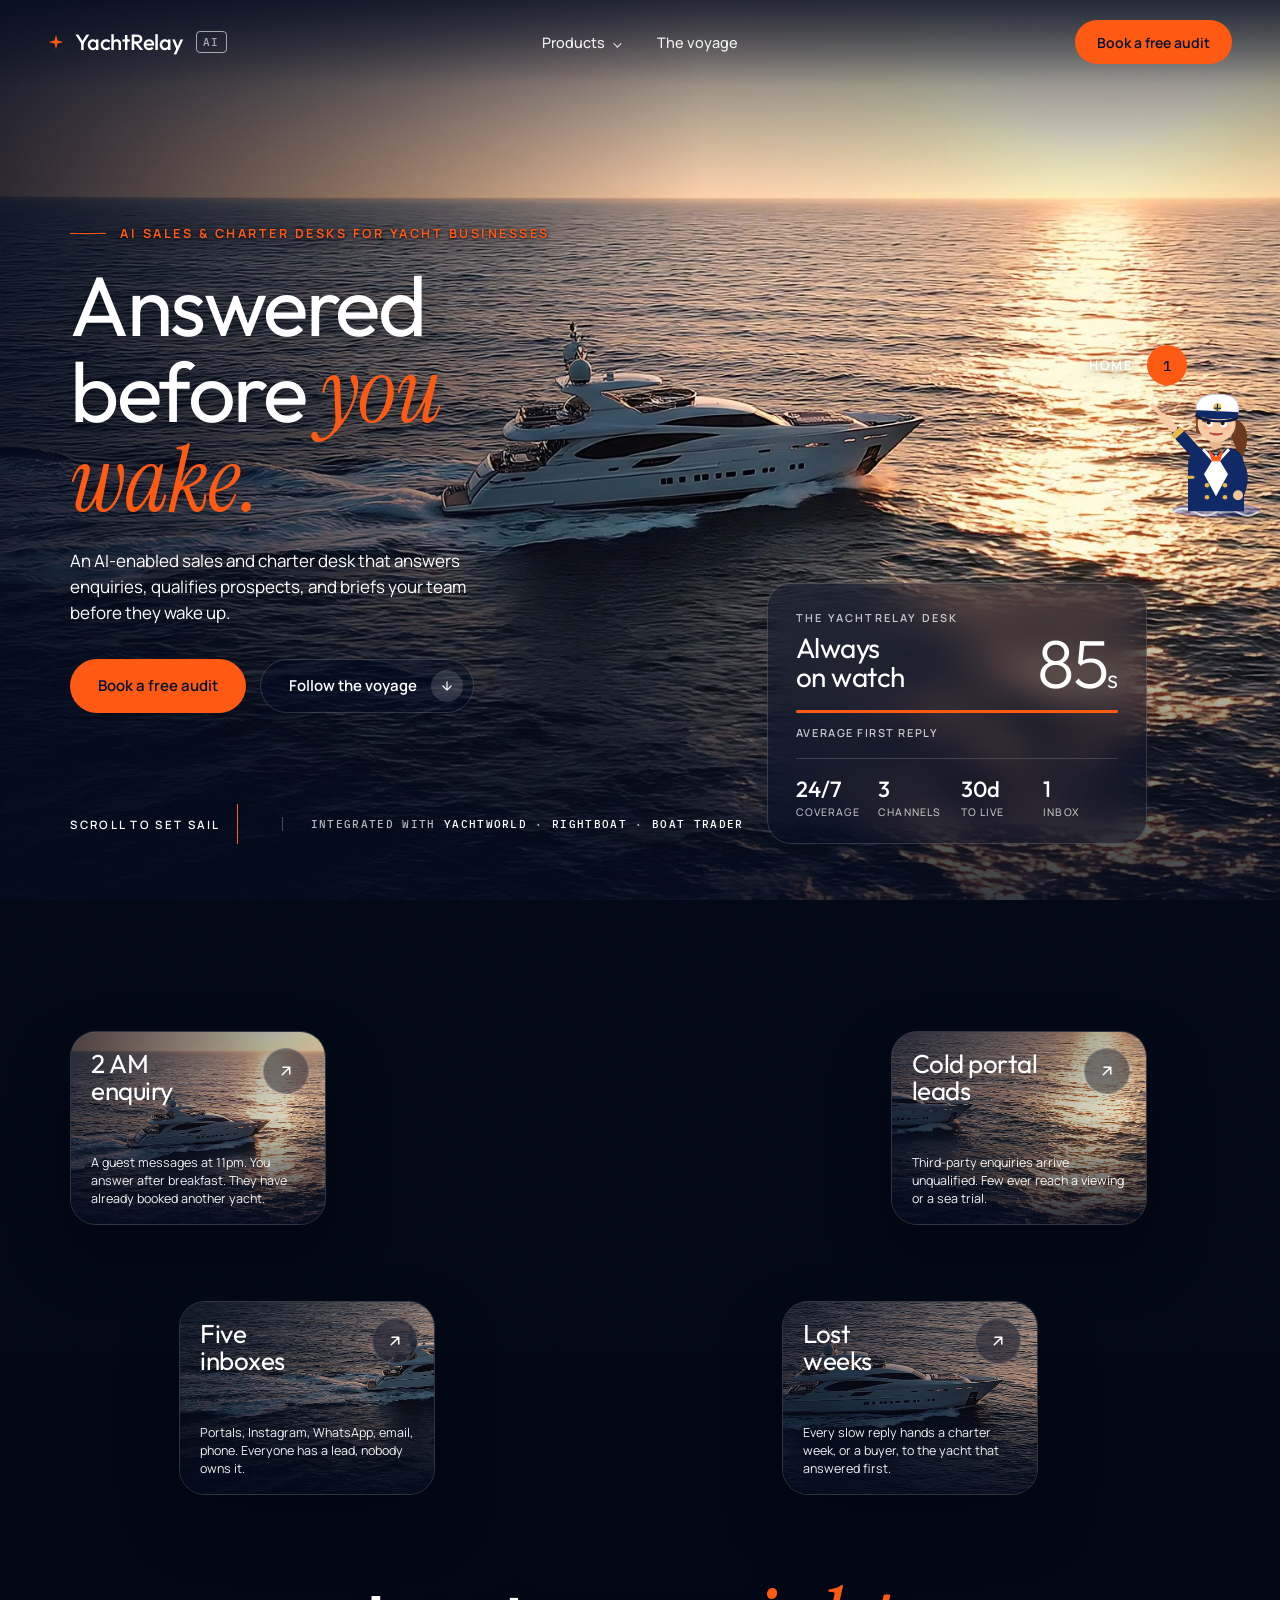
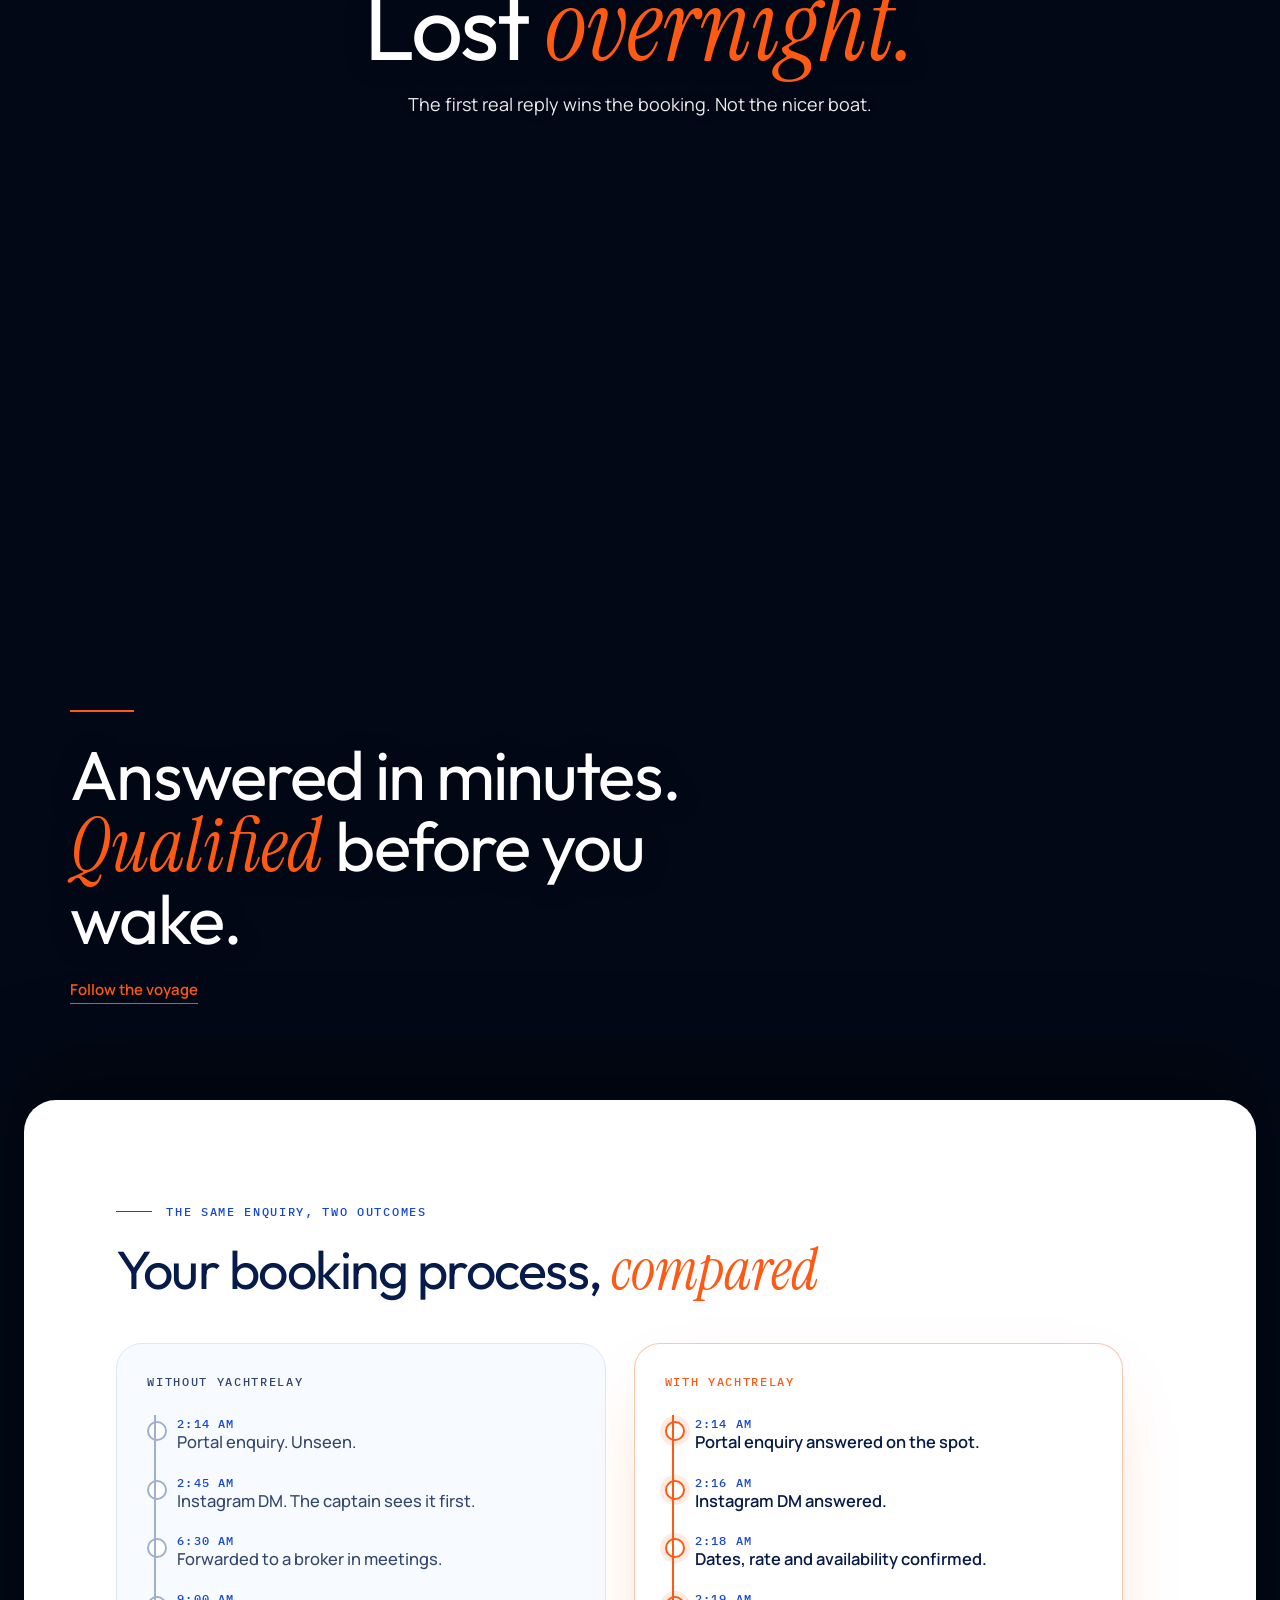
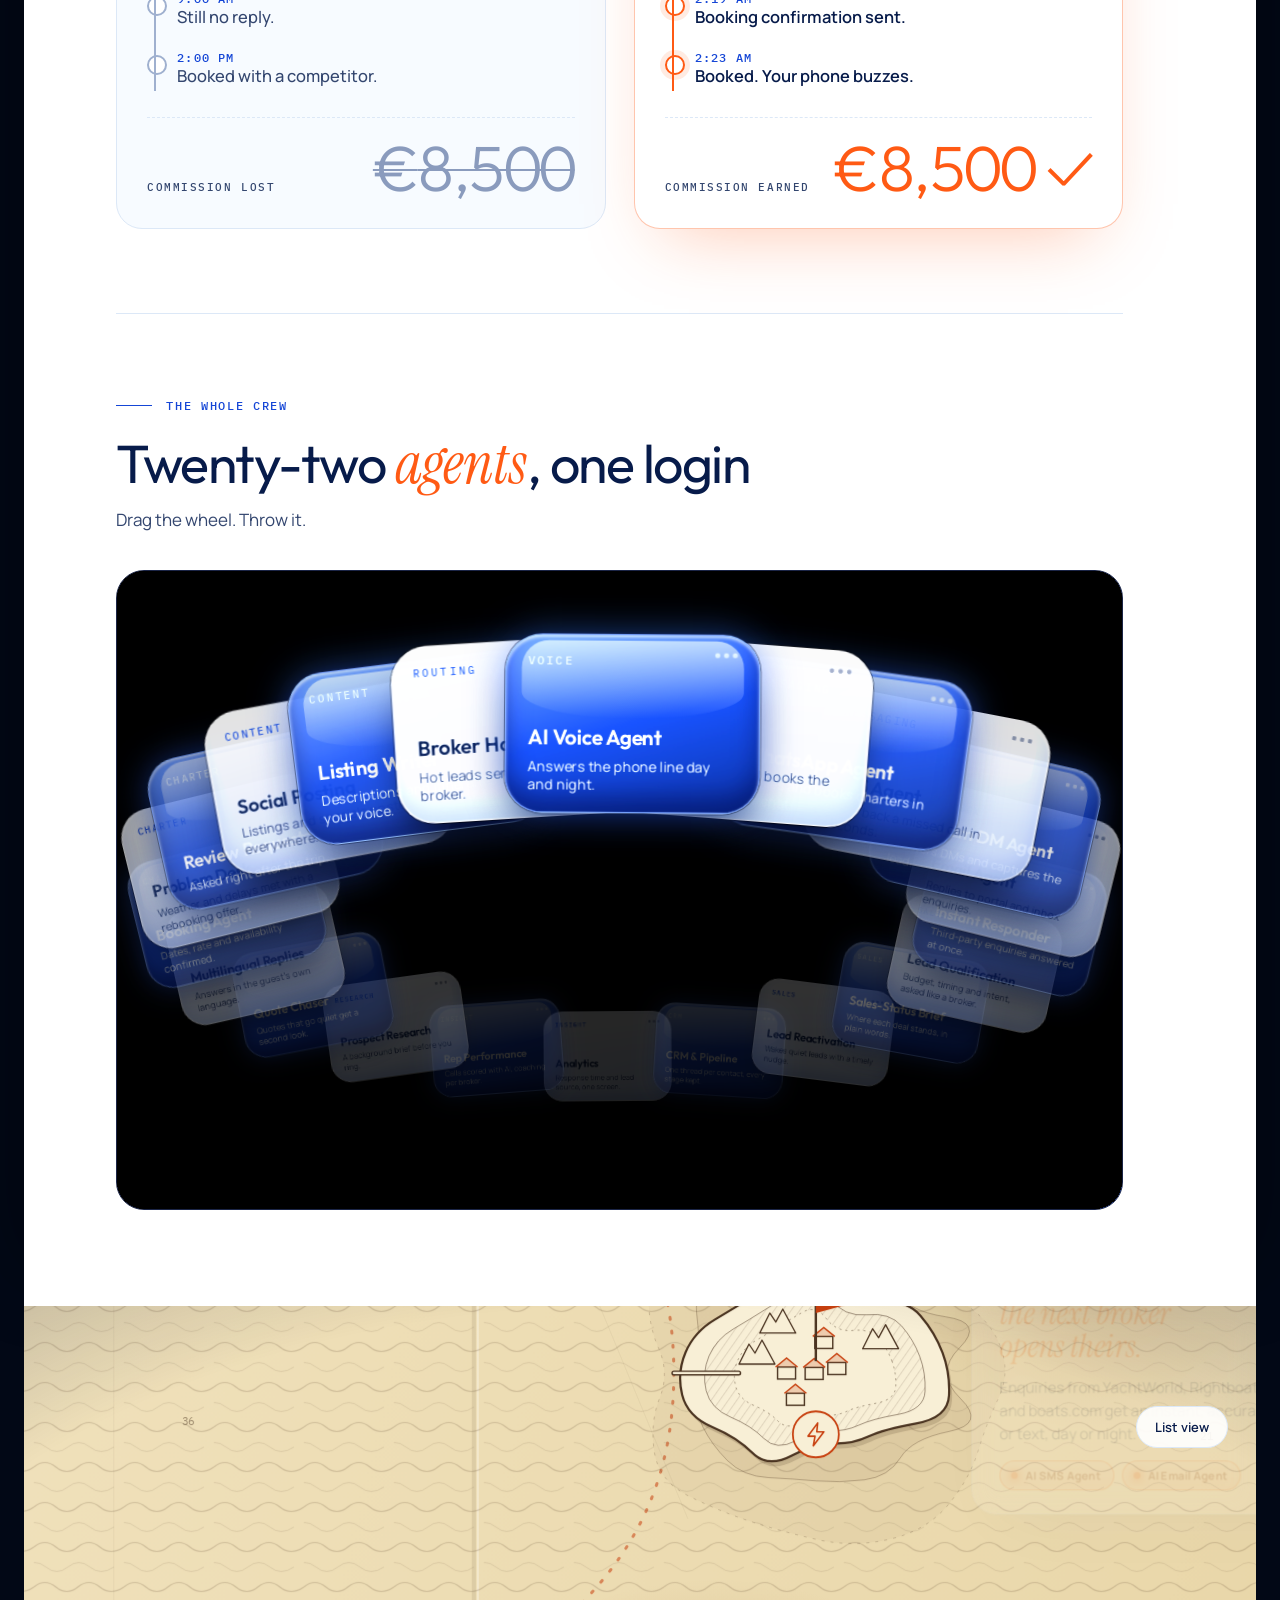
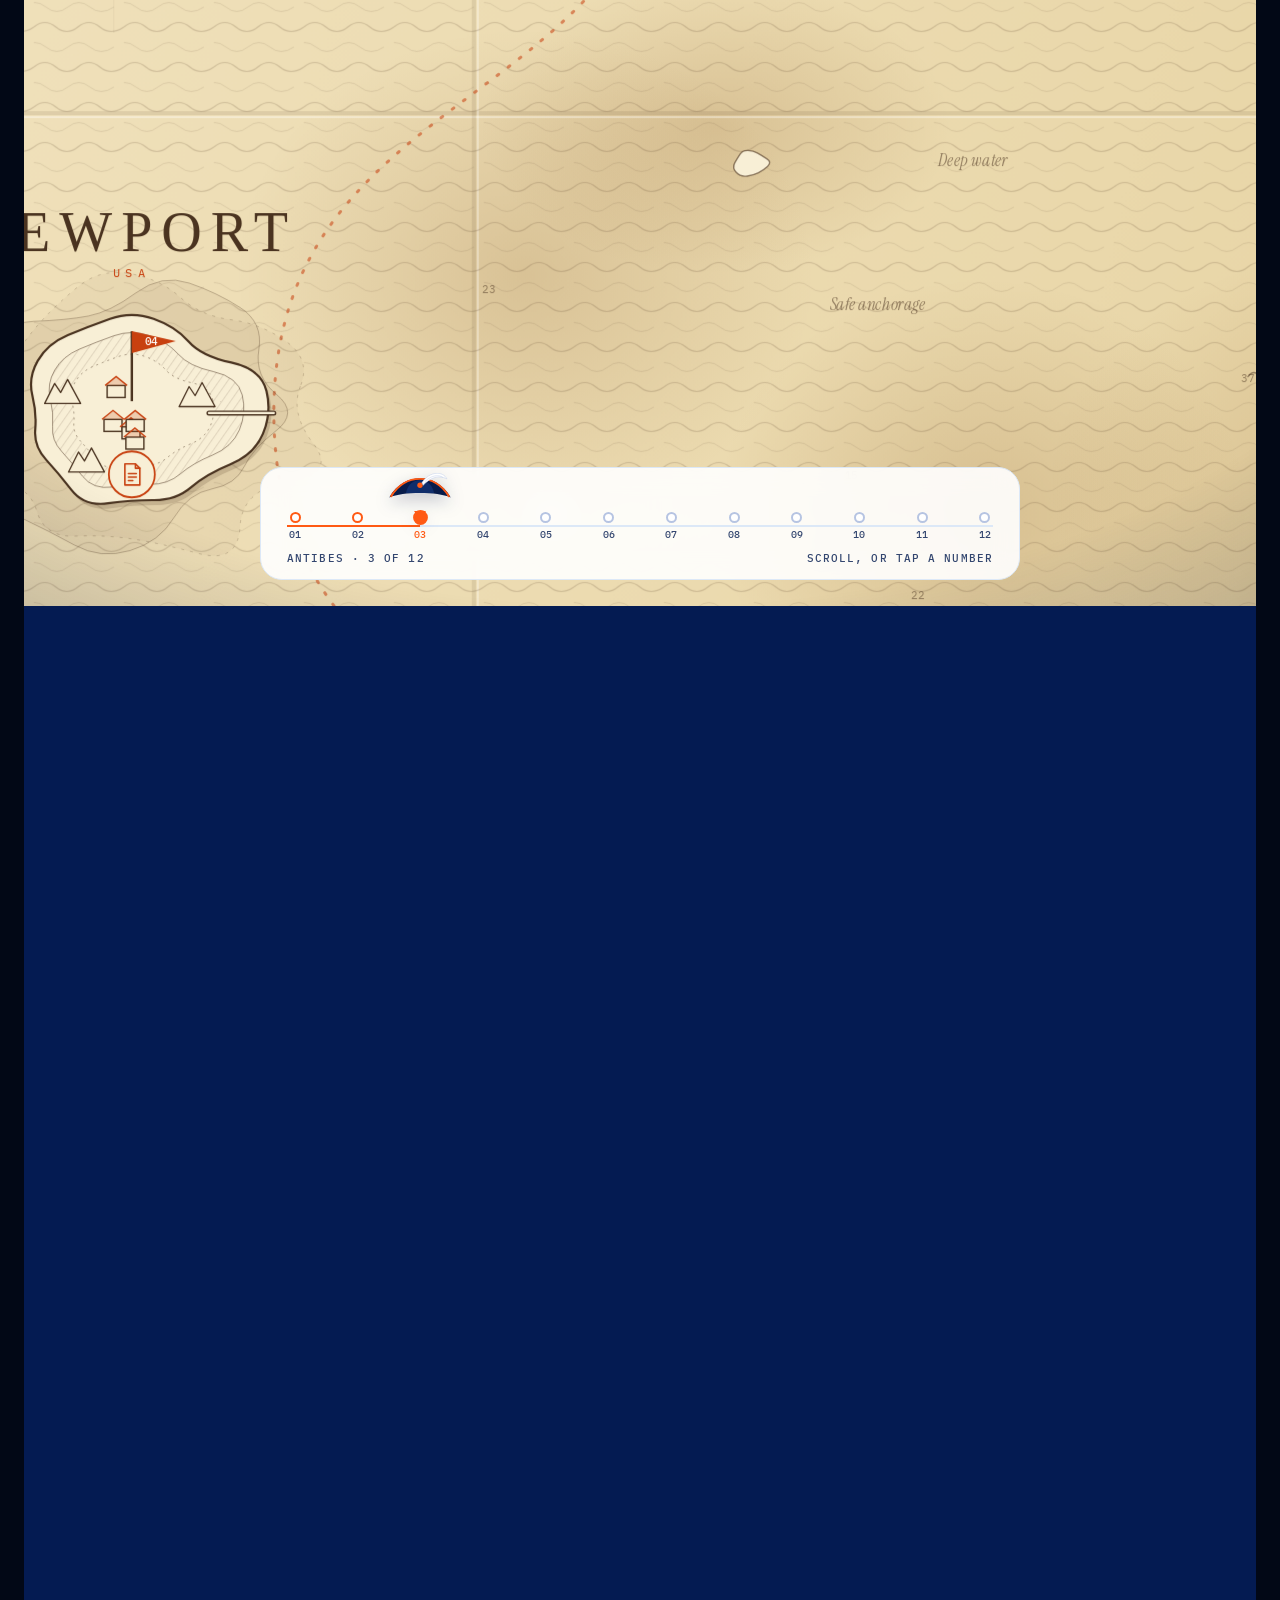
==== commit c58a0869: "feat: well section before FAQ, premium footer (restores footer and Aimamoth credit) Co-Authored-By: " ====
--- a/index.html
+++ b/index.html
@@ -320,18 +320,31 @@
 .send button:hover{transform:translateY(-2px);box-shadow:0 16px 34px -12px rgba(255,90,20,.7)}
 .priv{font-size:13px;color:var(--soft)}
 #status{margin-top:14px;color:var(--accent);font-weight:600;min-height:1.4em}
-footer{margin-top:80px;border-top:1px solid var(--hair);padding-top:52px}
-.fgrid{display:grid;grid-template-columns:2fr 1fr 1fr 1fr;gap:48px}
-.fb{display:flex;align-items:center;gap:12px;font:500 22px var(--display);letter-spacing:-.01em}
+.foot{position:relative;margin-top:96px;border-radius:30px;overflow:hidden;color:#fff;padding:clamp(34px,5vw,72px) clamp(24px,5vw,72px) 26px;background:radial-gradient(70% 90% at 0 0,rgba(21,70,214,.38) 0,transparent 60%),radial-gradient(50% 70% at 100% 100%,rgba(255,90,20,.14) 0,transparent 60%),#03091C}
+.foot::before{content:"";position:absolute;left:0;right:0;top:0;height:1px;background:linear-gradient(90deg,transparent,var(--accent) 30%,rgba(255,255,255,.5) 55%,transparent)}
+.ftop{position:relative;display:grid;grid-template-columns:.8fr 1.6fr;gap:clamp(36px,6vw,96px);align-items:start}
+.fb{display:flex;align-items:center;gap:12px;font:500 26px/1 var(--display);letter-spacing:-.01em}
 .fb svg{width:18px;height:18px;color:var(--accent)}
-.fgrid p{font-size:14.5px;color:var(--soft);margin-top:14px;max-width:340px}
-.fgrid h4{font:600 12px var(--sans);letter-spacing:.14em;text-transform:uppercase;color:var(--soft);margin-bottom:16px}
-.fgrid li{list-style:none;margin-bottom:10px}
-.fgrid li a{font-size:15px;transition:color .2s}
-.fgrid li a:hover{color:var(--accent)}
-.word{font:300 clamp(70px,14vw,230px)/.9 var(--display);letter-spacing:-.05em;color:var(--sheet-ink);opacity:.05;text-align:center;margin-top:52px;overflow:hidden;white-space:nowrap}
-.legal{display:flex;justify-content:space-between;gap:20px;flex-wrap:wrap;font-size:13px;color:var(--soft);padding:18px 0 6px;border-top:1px solid var(--hair);margin-top:12px}
-.legal a:hover{color:var(--accent)}
+.fb small{font:500 11px var(--mono);letter-spacing:.14em;opacity:.65;padding:3px 6px;border:1px solid currentColor;border-radius:4px}
+.fbrand p{margin-top:20px;font-size:16px;line-height:1.55;color:rgba(255,255,255,.68);max-width:380px}
+.fcta{display:inline-flex;align-items:center;gap:14px;margin-top:28px;height:52px;padding:0 8px 0 24px;border-radius:999px;background:var(--accent);color:var(--ink);font:600 15px var(--sans);transition:transform .3s var(--ease),box-shadow .3s}
+.fcta span{display:grid;place-items:center;width:36px;height:36px;border-radius:50%;background:var(--ink);color:#fff;transition:transform .3s var(--ease)}
+.fcta svg{width:16px;height:16px}
+.fcta:hover{transform:translateY(-2px);box-shadow:0 18px 40px -14px rgba(255,90,20,.75)}
+.fcta:hover span{transform:rotate(45deg)}
+.offices{display:flex;gap:10px;flex-wrap:wrap;margin-top:30px}
+.offices span{font:500 11px var(--mono);letter-spacing:.14em;text-transform:uppercase;color:rgba(255,255,255,.62);padding:7px 12px;border:1px solid rgba(255,255,255,.16);border-radius:999px;backdrop-filter:blur(6px)}
+.fcols{display:grid;grid-template-columns:repeat(3,1fr);gap:36px}
+.fcols h4{font:500 11px var(--mono);letter-spacing:.16em;text-transform:uppercase;color:var(--accent);margin-bottom:20px}
+.fcols li{list-style:none;margin-bottom:13px}
+.fcols li a{position:relative;display:inline-block;font:500 15.5px/1.35 var(--sans);color:rgba(255,255,255,.86);transition:color .25s}
+.fcols li a::after{content:"";position:absolute;left:0;right:0;bottom:-3px;height:1px;background:var(--accent);transform:scaleX(0);transform-origin:left;transition:transform .35s var(--ease)}
+.fcols li a:hover{color:#fff}.fcols li a:hover::after{transform:scaleX(1)}
+.word{position:relative;margin-top:clamp(40px,6vw,84px);font:300 clamp(64px,15.4vw,236px)/.82 var(--display);letter-spacing:-.055em;text-align:center;white-space:nowrap;overflow:hidden;color:transparent;-webkit-text-stroke:1px rgba(255,255,255,.2);-webkit-mask-image:linear-gradient(180deg,#000 30%,transparent 96%);mask-image:linear-gradient(180deg,#000 30%,transparent 96%);user-select:none}
+.legal{position:relative;display:flex;justify-content:space-between;align-items:center;gap:16px 24px;flex-wrap:wrap;margin-top:6px;padding-top:20px;border-top:1px solid rgba(255,255,255,.12);font-size:13px;color:rgba(255,255,255,.55)}
+.legal a{color:rgba(255,255,255,.85);transition:color .2s}.legal a:hover{color:var(--accent)}
+.legal strong{font-weight:600}
+.totop{display:inline-flex;align-items:center;gap:8px}.totop svg{width:14px;height:14px;transition:transform .3s var(--ease)}.totop:hover svg{transform:translateY(-3px)}
 
 /* ---------- motion: scroll-driven where supported ---------- */
 @keyframes ldrise{from{opacity:0;transform:translateY(40px)}to{opacity:1;transform:none}}
@@ -410,6 +423,8 @@
   .fill{font-size:12px;padding:0 12px}
   .fill span{display:none}
   .fg,.fgrid{grid-template-columns:1fr}
+  .ftop{grid-template-columns:1fr}.fcols{grid-template-columns:1fr;gap:28px}.foot{border-radius:22px;margin-top:64px}
+  .legal{justify-content:flex-start}
   .blk{padding:56px 0}
   details p{padding-right:0}
   #voyage .pc,#voyage .log{display:none}
@@ -641,7 +656,18 @@
 
 <!-- 06 FAQ, BOOK, FOOTER -->
 <section class="sheet b" id="book" data-i="6">
-  <div class="blk first" id="faq">
+  <div class="blk first" id="reserve">
+    <div class="well" id="well" data-r>
+      <canvas id="wellCv" aria-hidden="true"></canvas>
+      <div class="wc">
+        <div class="badge"><i></i>Free 30-minute audit</div>
+        <h2>Every enquiry, <em>drawn to one desk</em>.</h2>
+        <p>Each dot is an enquiry waiting in a portal, a DM, a call or an inbox. Move your cursor and watch them gather in one place. In a free audit we map where yours slip today.</p>
+        <div class="acts"><a class="bk" href="https://aimamoth-zohomail.zohobookings.in/#/meetSovon">Book a free audit</a><a class="rd" href="readiness-check.html">Take the readiness check</a></div>
+      </div>
+    </div>
+  </div>
+  <div class="blk last" id="faq">
     <div class="eyebrow" data-r>Straight answers</div>
     <h2 data-r style="--d:.08s">No <em>sales</em> spin</h2>
     <div style="margin-top:34px;border-top:1px solid var(--hair)" data-r>
@@ -654,17 +680,23 @@
     </div>
   </div>
 
-  <div class="blk last" id="reserve">
-    <div class="well" id="well" data-r>
-      <canvas id="wellCv" aria-hidden="true"></canvas>
-      <div class="wc">
-        <div class="badge"><i></i>Free 30-minute audit</div>
-        <h2>Every enquiry, <em>drawn to one desk</em>.</h2>
-        <p>Each dot is an enquiry waiting in a portal, a DM, a call or an inbox. Move your cursor and watch them gather in one place. In a free audit we map where yours slip today.</p>
-        <div class="acts"><a class="bk" href="https://aimamoth-zohomail.zohobookings.in/#/meetSovon">Book a free audit</a><a class="rd" href="readiness-check.html">Take the readiness check</a></div>
+  <footer class="foot">
+    <div class="ftop">
+      <div class="fbrand">
+        <div class="fb"><svg viewBox="0 0 24 24" fill="currentColor" aria-hidden="true"><path d="M12 1l2.2 8.8L23 12l-8.8 2.2L12 23l-2.2-8.8L1 12l8.8-2.2z"/></svg>YachtRelay<small>AI</small></div>
+        <p>AI sales and charter desks for charter operators, brokerages and management houses.</p>
+        <a class="fcta" href="https://aimamoth-zohomail.zohobookings.in/#/meetSovon">Book a free audit<span><svg viewBox="0 0 24 24" fill="none" stroke="currentColor" stroke-width="2" stroke-linecap="round" stroke-linejoin="round" aria-hidden="true"><path d="M7 17 17 7M8 7h9v9"/></svg></span></a>
+        <div class="offices" aria-label="Offices"><span>Canada</span><span>Switzerland</span><span>India</span></div>
       </div>
+      <nav class="fcols" aria-label="Footer">
+        <div><h4>Navigate</h4><ul><li><a href="#voyage">The voyage</a></li><li><a href="readiness-check.html">Readiness check</a></li><li><a href="#faq">FAQ</a></li></ul></div>
+        <div><h4>Products</h4><ul><li><a href="https://dashboard.yachtrelayai.com/w/bluewake-yachts/ai-receptionist">AI Communication Agent</a></li><li><a href="https://dashboard.yachtrelayai.com/">Broker &amp; Charter Dashboard</a></li><li><a href="#voyage" data-port="10">Bespoke Website and AI Workers</a></li></ul></div>
+        <div><h4>Contact</h4><ul><li><a href="mailto:sovon@aimamoth.com">sovon@aimamoth.com</a></li><li><a href="tel:+19175406222">+1 917 540 6222</a></li><li><a href="https://www.linkedin.com/in/sovonshaik/">LinkedIn</a></li></ul></div>
+      </nav>
     </div>
-  </div>
+    <div class="word" aria-hidden="true">YachtRelay</div>
+    <div class="legal"><span>&copy; 2026 YachtRelay AI. All rights reserved.</span><span>Developed by <a href="https://aimamoth.com"><strong>Aimamoth</strong></a></span><a class="totop" href="#s1">Back to top<svg viewBox="0 0 24 24" fill="none" stroke="currentColor" stroke-width="2" stroke-linecap="round" stroke-linejoin="round" aria-hidden="true"><path d="M12 19V5M5 12l7-7 7 7"/></svg></a></div>
+  </footer>
 </section>
 
 </main>
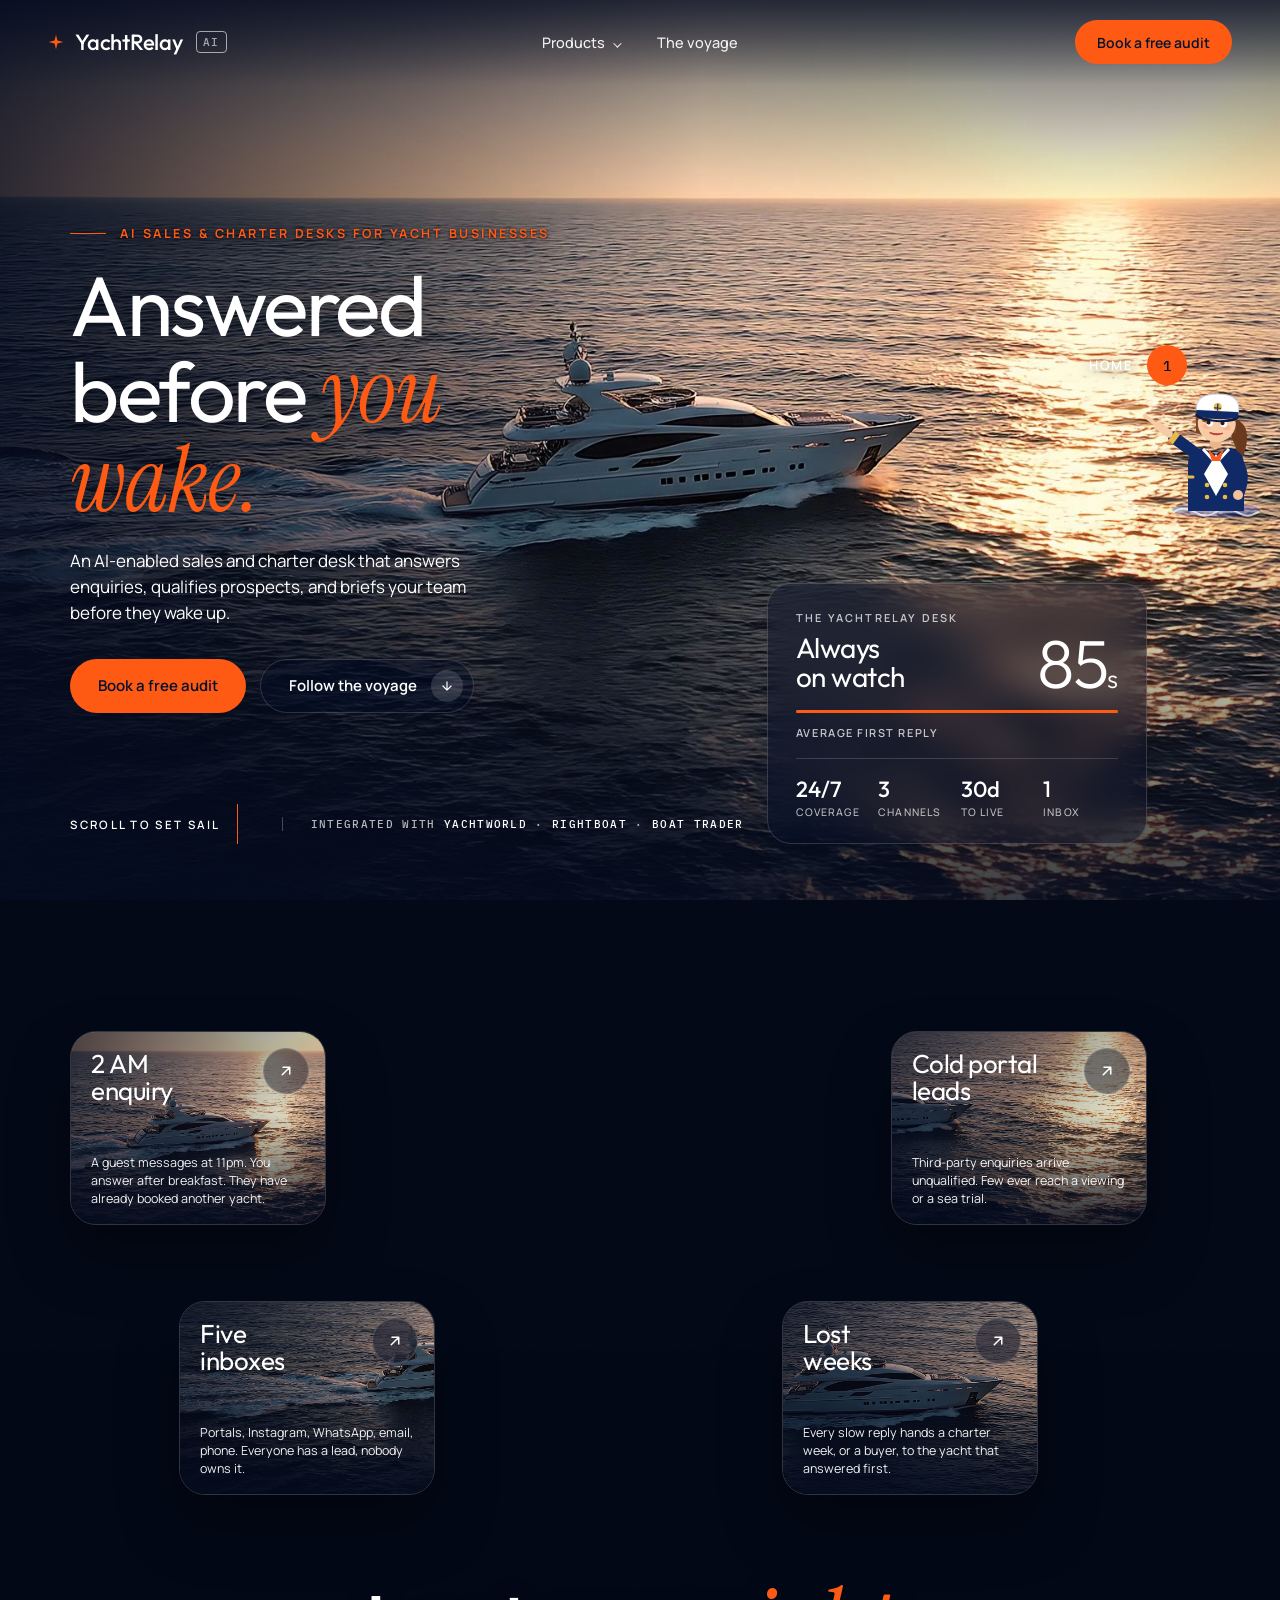
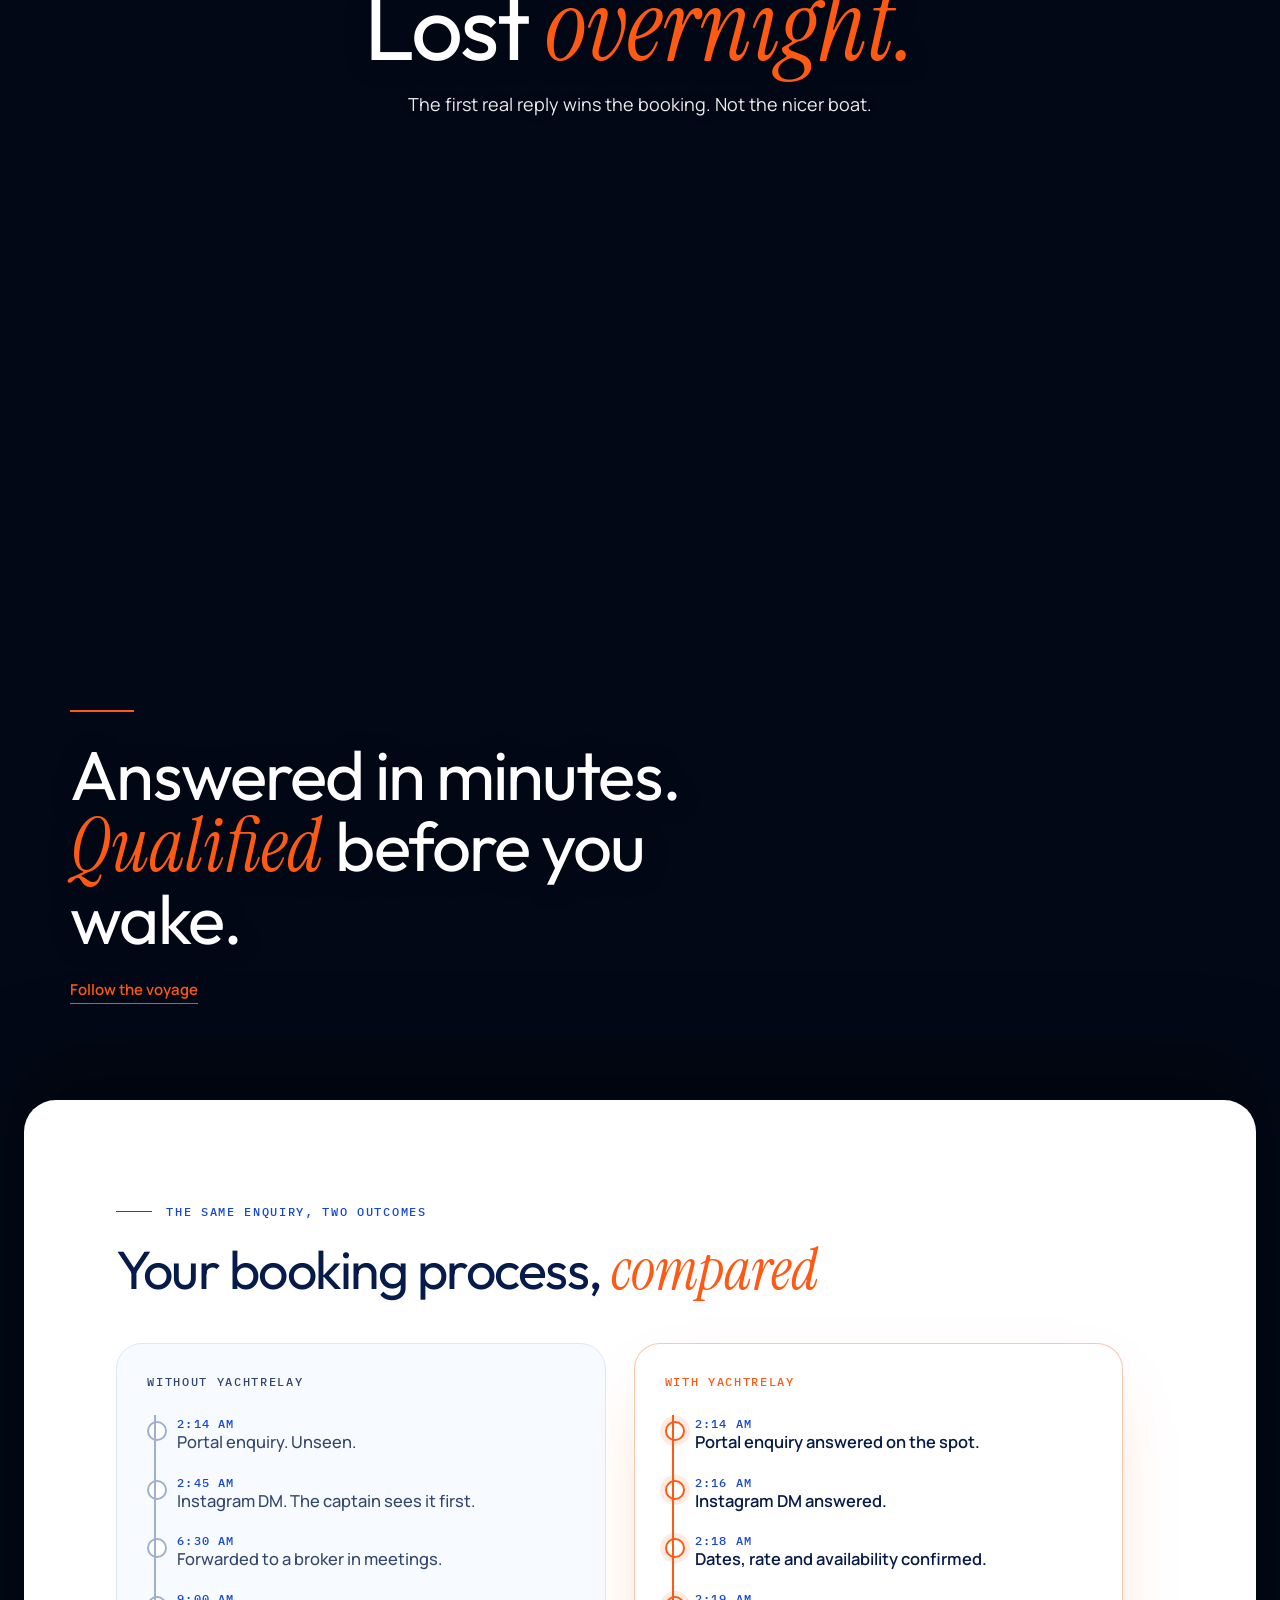
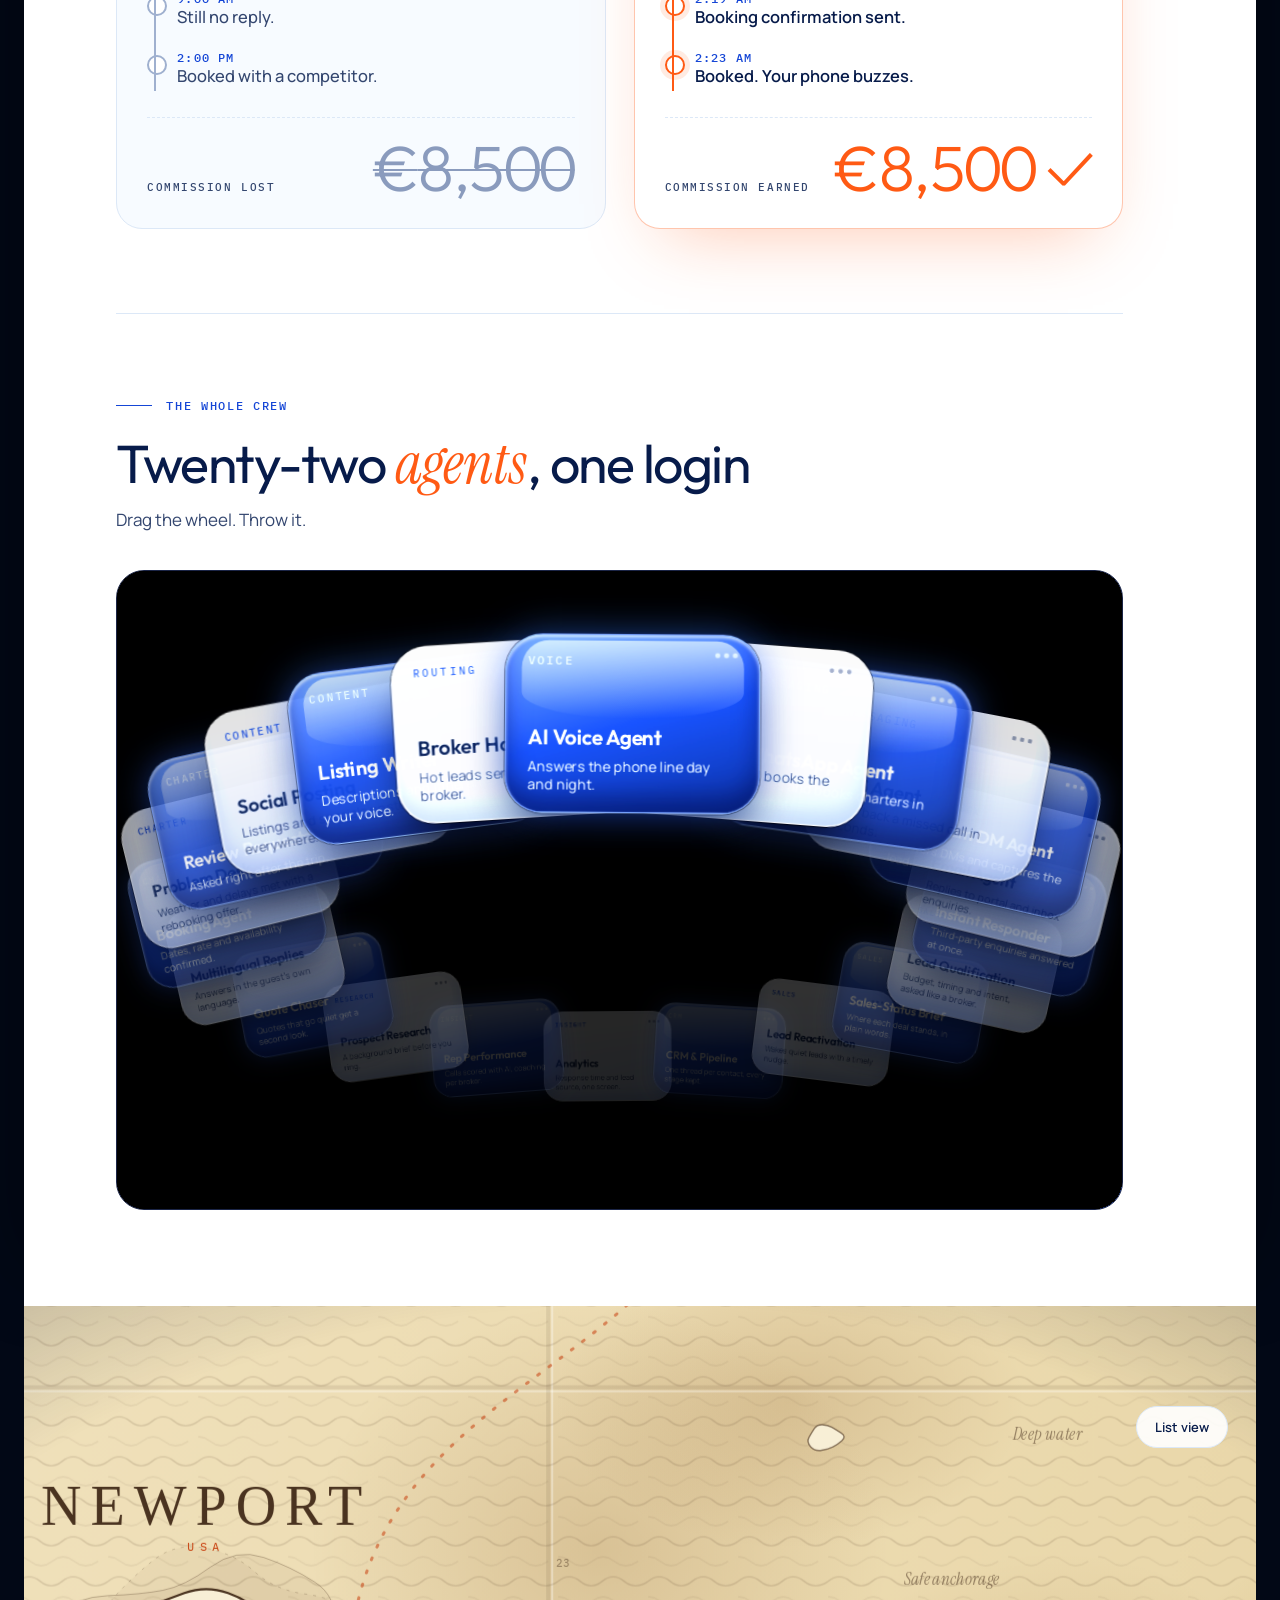
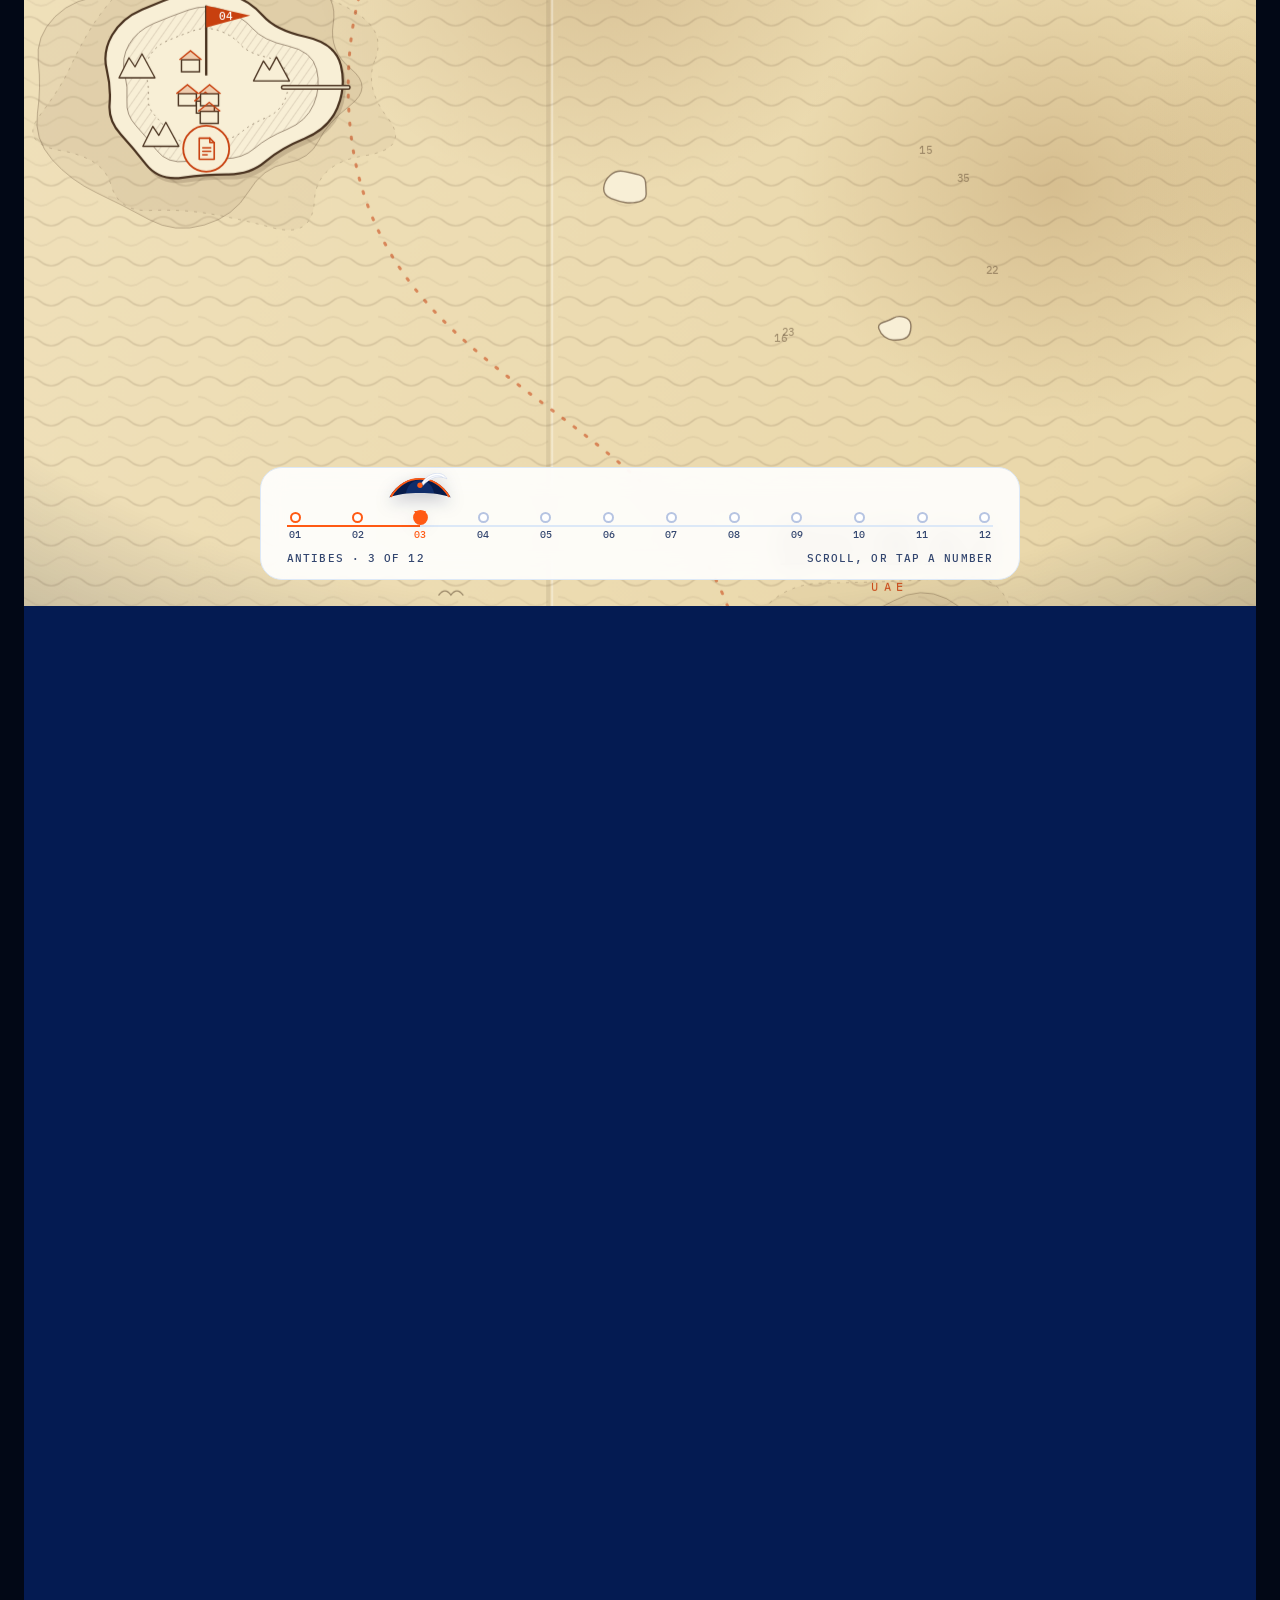
==== commit 52918c76: "chore: load Tawk.to chat widget immediately (no 10s delay) Co-Authored-By: Claude Sonnet 5.5 <norepl" ====
--- a/index.html
+++ b/index.html
@@ -1301,29 +1301,19 @@
   document.addEventListener('click', e => { if (body.classList.contains('menu-open') && !e.target.closest('#mnav,#burger')) set(false); });
 })();
 </script>
-  <!-- Tawk.to Chat Widget (with 10-second delay) -->
-  <script type="text/javascript">
-    var Tawk_API=Tawk_API||{}, Tawk_LoadStart=new Date();
-    // Hide Tawk widget initially
-    Tawk_API.onLoad = function(){
-      Tawk_API.hideWidget();
-    };
-    (function(){
-      var s1=document.createElement("script"),s0=document.getElementsByTagName("script")[0];
-      s1.async=true;
-      s1.src='https://embed.tawk.to/6756fcbeaf5bfec1dbd96edb/1ielsmios';
-      s1.charset='UTF-8';
-      s1.setAttribute('crossorigin','*');
-      s0.parentNode.insertBefore(s1,s0);
-    })();
-
-    // Show widget after 10 seconds
-    setTimeout(function() {
-      if (typeof Tawk_API !== 'undefined' && Tawk_API.showWidget) {
-        Tawk_API.showWidget();
-      }
-    }, 10000);
-  </script>
+<!--Start of Tawk.to Script-->
+<script type="text/javascript">
+var Tawk_API=Tawk_API||{}, Tawk_LoadStart=new Date();
+(function(){
+var s1=document.createElement("script"),s0=document.getElementsByTagName("script")[0];
+s1.async=true;
+s1.src='https://embed.tawk.to/6756fcbeaf5bfec1dbd96edb/1ielsmios';
+s1.charset='UTF-8';
+s1.setAttribute('crossorigin','*');
+s0.parentNode.insertBefore(s1,s0);
+})();
+</script>
+<!--End of Tawk.to Script-->
   <!-- End of Tawk.to Script -->
 </body>
 </html>
